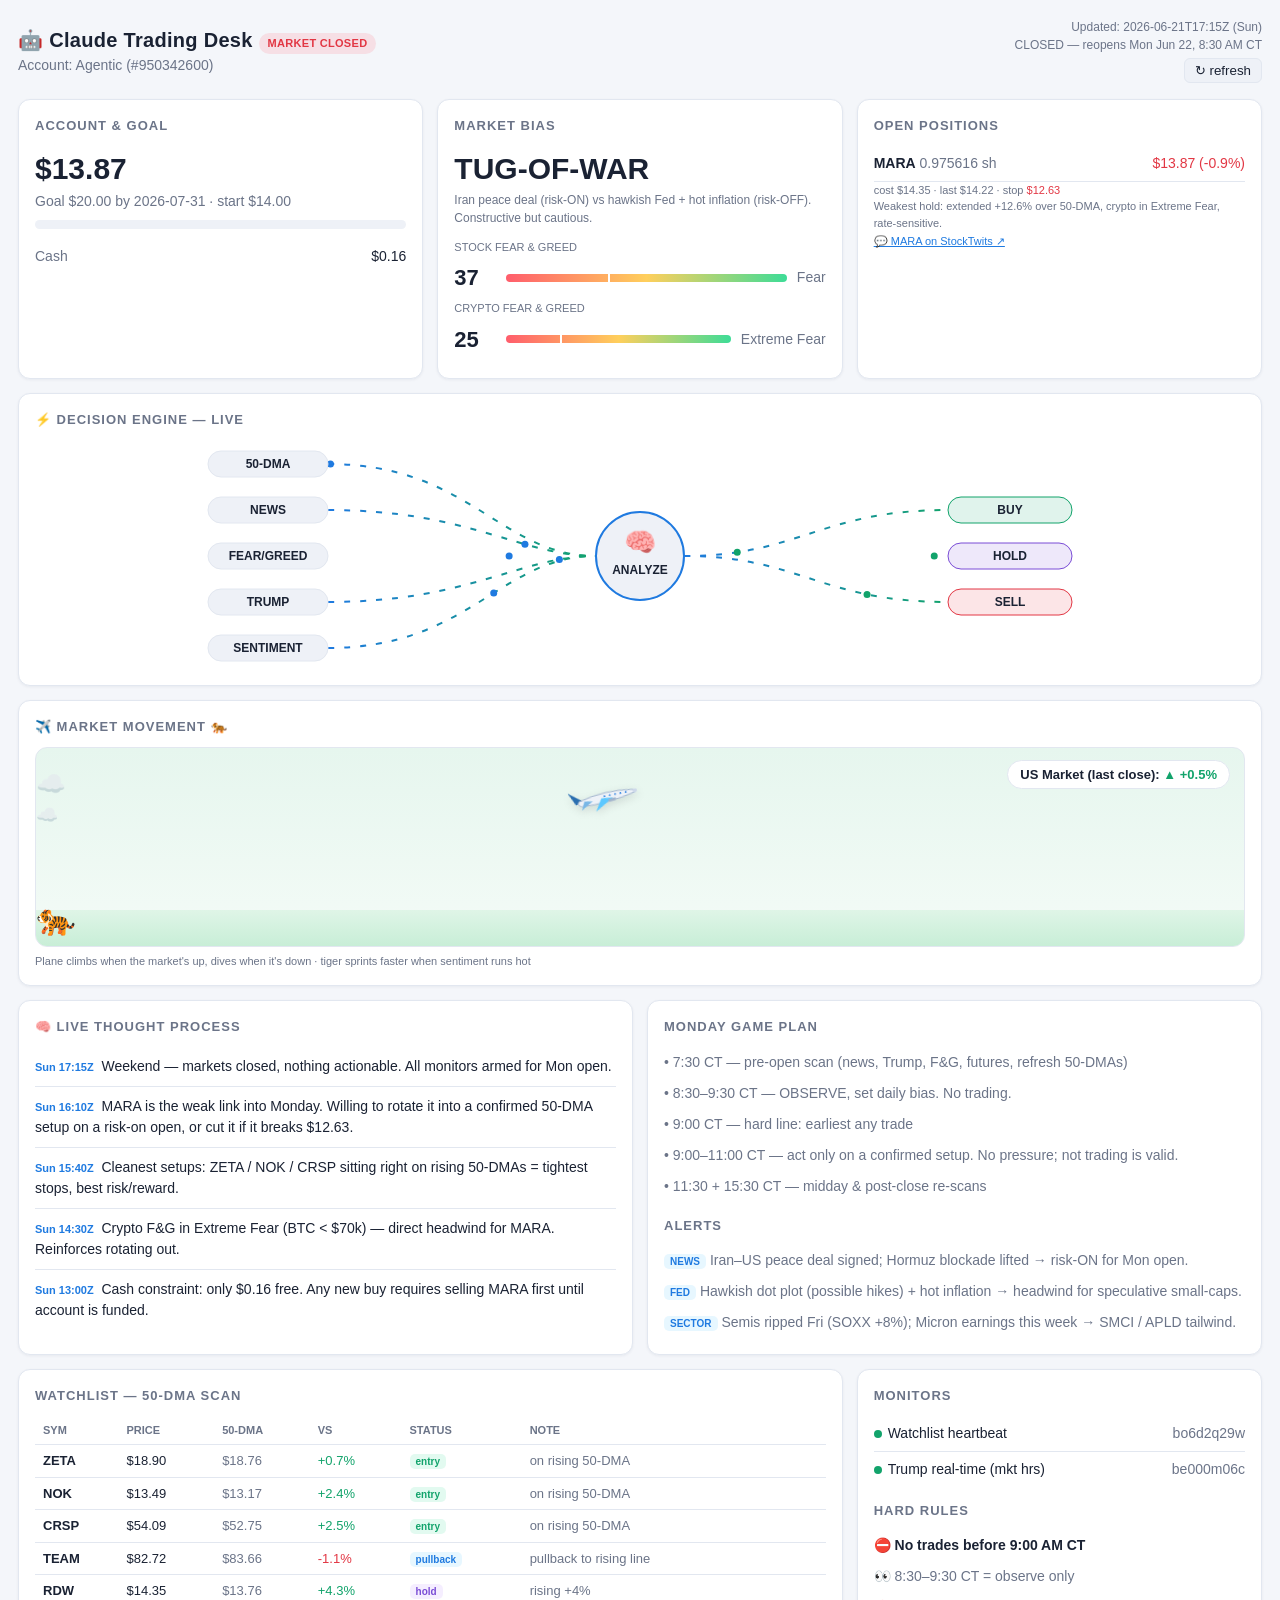
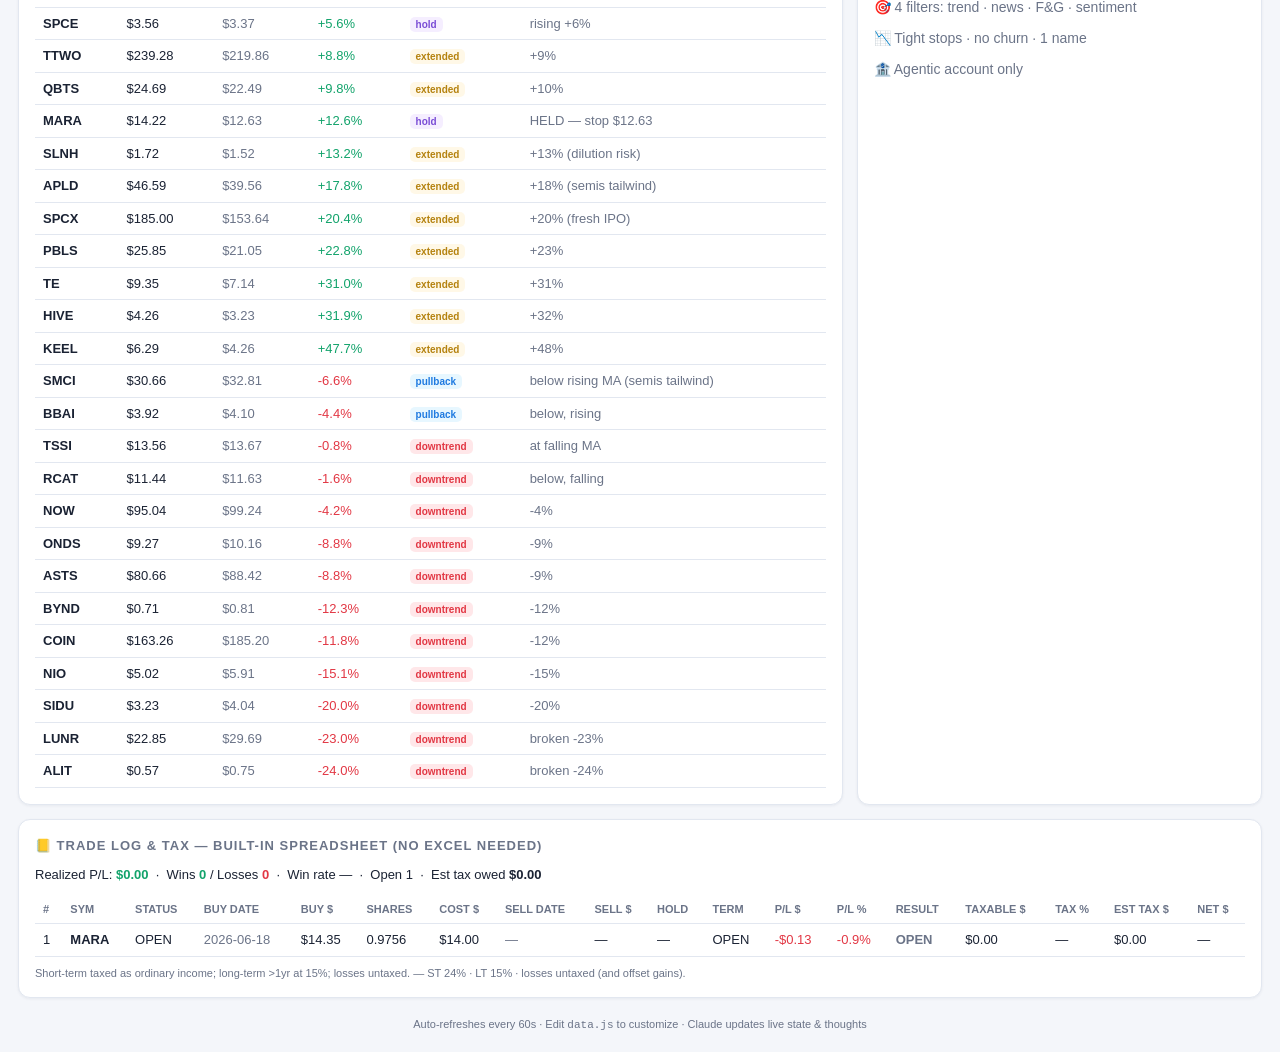
==== dashboard/index.html @ d0922d3a "Detailed plane + crash/rally animation on big S&P moves Replace emoji with drawn airliner SVG. On a " ====
<!DOCTYPE html>
<html lang="en">
<head>
<meta charset="UTF-8">
<meta name="viewport" content="width=device-width, initial-scale=1.0">
<title>Claude Trading Desk — Live</title>
<style>
  :root{
    --bg:#f4f6fa; --panel:#ffffff; --panel2:#eef1f7; --line:#e2e7f0;
    --txt:#1a2233; --mut:#6b7488; --grn:#12a36b; --red:#e23744;
    --yel:#b5820f; --blu:#1f7ae0; --pur:#7a4dd6;
  }
  body{box-shadow:none}
  .card{box-shadow:0 1px 3px rgba(20,30,60,.06)}
  *{box-sizing:border-box;margin:0;padding:0}
  body{background:var(--bg);color:var(--txt);font:14px/1.5 -apple-system,Segoe UI,Roboto,sans-serif;padding:18px}
  h1{font-size:20px;letter-spacing:.3px}
  h2{font-size:13px;text-transform:uppercase;letter-spacing:1px;color:var(--mut);margin-bottom:10px}
  .top{display:flex;justify-content:space-between;align-items:center;flex-wrap:wrap;gap:10px;margin-bottom:16px}
  .top .meta{text-align:right;color:var(--mut);font-size:12px}
  .pill{display:inline-block;padding:2px 9px;border-radius:20px;font-size:11px;font-weight:600}
  .grid{display:grid;grid-template-columns:repeat(12,1fr);gap:14px}
  .card{background:var(--panel);border:1px solid var(--line);border-radius:12px;padding:16px}
  .col4{grid-column:span 4}.col6{grid-column:span 6}.col8{grid-column:span 8}.col12{grid-column:span 12}
  @media(max-width:900px){.col4,.col6,.col8{grid-column:span 12}}
  .big{font-size:30px;font-weight:700}
  .row{display:flex;justify-content:space-between;align-items:center;padding:7px 0;border-bottom:1px solid var(--line)}
  .row:last-child{border-bottom:none}
  .mut{color:var(--mut)} .grn{color:var(--grn)} .red{color:var(--red)} .yel{color:var(--yel)} .blu{color:var(--blu)}
  .bar{height:9px;background:var(--panel2);border-radius:6px;overflow:hidden;margin-top:8px}
  .bar > i{display:block;height:100%;background:linear-gradient(90deg,var(--blu),var(--grn))}
  .thought{padding:9px 0;border-bottom:1px solid var(--line)}
  .thought:last-child{border-bottom:none}
  .thought .t{color:var(--blu);font-size:11px;font-weight:600}
  table{width:100%;border-collapse:collapse;font-size:13px}
  th{text-align:left;color:var(--mut);font-weight:600;font-size:11px;text-transform:uppercase;padding:6px 8px;border-bottom:1px solid var(--line)}
  td{padding:6px 8px;border-bottom:1px solid var(--line)}
  .tag{font-size:10px;font-weight:700;padding:2px 6px;border-radius:5px}
  .st-entry{background:rgba(61,220,151,.15);color:var(--grn)}
  .st-pullback{background:rgba(92,200,255,.15);color:var(--blu)}
  .st-extended{background:rgba(255,207,92,.15);color:var(--yel)}
  .st-downtrend{background:rgba(255,93,108,.15);color:var(--red)}
  .st-hold{background:rgba(185,140,255,.15);color:var(--pur)}
  .gauge{display:flex;align-items:center;gap:10px;margin:6px 0}
  .gauge .num{font-size:22px;font-weight:700;min-width:42px}
  .gtrack{flex:1;height:8px;border-radius:6px;background:linear-gradient(90deg,#ff5d6c,#ffcf5c,#3ddc97)}
  .gtrack > i{display:block;width:2px;height:14px;background:#fff;border-radius:2px;position:relative;top:-3px}
  .step{padding:5px 0;color:var(--mut)} .step b{color:var(--txt)}
  .dot{display:inline-block;width:8px;height:8px;border-radius:50%;background:var(--grn);margin-right:6px}
  a{color:var(--blu)}
  .foot{color:var(--mut);font-size:11px;text-align:center;margin-top:18px}
  /* ---- thought-process diagram ---- */
  .tp-wrap{display:flex;justify-content:center}
  .tp svg{width:100%;max-width:880px;height:auto}
  .tp .flow{stroke-dasharray:6 10;animation:tpdash 1.1s linear infinite}
  @keyframes tpdash{to{stroke-dashoffset:-32}}
  .tp .pill{fill:var(--panel2);stroke:var(--line)}
  .tp .lbl{fill:var(--txt);font:600 12px -apple-system,Segoe UI,sans-serif}
  .tp .hub{animation:tphub 2.2s ease-in-out infinite;transform-box:fill-box;transform-origin:center}
  @keyframes tphub{0%,100%{filter:drop-shadow(0 0 2px var(--blu))}50%{filter:drop-shadow(0 0 13px var(--blu))}}
  .tp .breathe{animation:tpbr 2.6s ease-in-out infinite;transform-box:fill-box;transform-origin:center}
  @keyframes tpbr{0%,100%{transform:scale(1);opacity:.85}50%{transform:scale(1.06);opacity:1}}
  .tp .dot{animation:tpfade 2s ease-in-out infinite}
  @keyframes tpfade{0%,100%{opacity:.2}50%{opacity:1}}
  /* ---- market movement scene (plane + tiger) ---- */
  .sky{position:relative;height:200px;border-radius:12px;overflow:hidden;border:1px solid var(--line);
       background:linear-gradient(180deg,#e8f1ff,#f5f9ff)}
  .ground{position:absolute;left:0;right:0;bottom:0;height:36px;background:linear-gradient(180deg,#dff5e7,#c8eed7)}
  .cloud{position:absolute;font-size:24px;opacity:.7;animation:drift 22s linear infinite}
  @keyframes drift{from{left:-8%}to{left:108%}}
  .plane{position:absolute;left:44%;width:74px;transition:top .9s ease,transform .9s ease,filter .9s;
         animation:bob 3.2s ease-in-out infinite;filter:drop-shadow(0 3px 4px rgba(0,0,0,.12));transform-origin:center}
  .plane svg{display:block;width:100%}
  @keyframes bob{0%,100%{margin-top:0}50%{margin-top:-9px}}
  .plane.crashing{animation:crashdive 1.7s cubic-bezier(.6,0,.9,.5) forwards}
  @keyframes crashdive{0%{top:14%;left:48%;transform:rotate(-8deg)}
    55%{transform:rotate(40deg)}100%{top:60%;left:24%;transform:rotate(85deg)}}
  .boom{position:absolute;left:22%;top:58%;font-size:0;opacity:0;pointer-events:none}
  .boom.go{animation:boom 1.1s ease-out 1.45s forwards}
  @keyframes boom{0%{font-size:0;opacity:0}35%{font-size:50px;opacity:1}100%{font-size:42px;opacity:.92}}
  .smoke{position:absolute;left:24%;top:52%;font-size:0;opacity:0;pointer-events:none}
  .smoke.go{animation:smoke 2.1s ease-out 1.7s infinite}
  @keyframes smoke{0%{font-size:20px;opacity:.75;transform:translateY(0)}100%{font-size:34px;opacity:0;transform:translateY(-46px)}}
  .crashbadge{background:rgba(226,55,68,.16)!important;color:var(--red);border-color:var(--red)!important}
  .tiger{position:absolute;bottom:3px;font-size:32px;animation:run 6s linear infinite}
  @keyframes run{0%{left:-7%;transform:scaleX(1)}48%{left:101%;transform:scaleX(1)}
                 50%{left:101%;transform:scaleX(-1)}98%{left:-7%;transform:scaleX(-1)}100%{left:-7%;transform:scaleX(1)}}
  .mkt-badge{position:absolute;top:12px;right:14px;background:var(--panel);border:1px solid var(--line);
             border-radius:20px;padding:4px 12px;font-weight:700;font-size:13px}
</style>
</head>
<body>
  <div class="top">
    <div>
      <h1>🤖 Claude Trading Desk <span class="pill" id="mktpill"></span></h1>
      <div class="mut" id="acctline"></div>
    </div>
    <div class="meta">
      <div>Updated: <span id="updated"></span></div>
      <div id="mktstatus"></div>
      <div style="margin-top:4px"><button onclick="location.reload()" style="background:var(--panel2);color:var(--txt);border:1px solid var(--line);border-radius:6px;padding:4px 10px;cursor:pointer">↻ refresh</button></div>
    </div>
  </div>

  <div class="grid">
    <!-- Account / goal -->
    <div class="card col4">
      <h2>Account &amp; Goal</h2>
      <div class="big" id="acctval"></div>
      <div class="mut" id="goalline"></div>
      <div class="bar"><i id="goalbar"></i></div>
      <div class="row" style="margin-top:10px"><span class="mut">Cash</span><span id="cash"></span></div>
    </div>

    <!-- Bias / Fear & Greed -->
    <div class="card col4">
      <h2>Market Bias</h2>
      <div class="big" id="biascall"></div>
      <div class="mut" id="biasdetail" style="font-size:12px"></div>
      <div style="margin-top:12px">
        <div class="mut" style="font-size:11px">STOCK FEAR &amp; GREED</div>
        <div class="gauge"><span class="num" id="sfgnum"></span><div class="gtrack"><i id="sfgmark"></i></div><span class="mut" id="sfglbl"></span></div>
        <div class="mut" style="font-size:11px;margin-top:6px">CRYPTO FEAR &amp; GREED</div>
        <div class="gauge"><span class="num" id="cfgnum"></span><div class="gtrack"><i id="cfgmark"></i></div><span class="mut" id="cfglbl"></span></div>
      </div>
    </div>

    <!-- Positions -->
    <div class="card col4">
      <h2>Open Positions</h2>
      <div id="positions"></div>
    </div>

    <!-- Animated thought-process diagram -->
    <div class="card col12 tp">
      <h2>⚡ Decision Engine — live</h2>
      <div class="tp-wrap">
      <svg viewBox="0 0 880 230" xmlns="http://www.w3.org/2000/svg">
        <defs>
          <linearGradient id="flow" x1="0" y1="0" x2="1" y2="0">
            <stop offset="0" stop-color="#1f7ae0"/><stop offset="1" stop-color="#12a36b"/>
          </linearGradient>
        </defs>
        <!-- connection paths -->
        <g fill="none" stroke="url(#flow)" stroke-width="2">
          <path id="li1" class="flow" d="M128,25  C 270,25 300,117 396,117"/>
          <path id="li2" class="flow" d="M128,71  C 270,71 320,117 396,117"/>
          <path id="li3" class="flow" d="M128,117 L 396,117"/>
          <path id="li4" class="flow" d="M128,163 C 270,163 320,117 396,117"/>
          <path id="li5" class="flow" d="M128,209 C 270,209 300,117 396,117"/>
          <path id="lo1" class="flow" d="M484,117 C 600,117 620,71  748,71"/>
          <path id="lo2" class="flow" d="M484,117 L 748,117"/>
          <path id="lo3" class="flow" d="M484,117 C 600,117 620,163 748,163"/>
        </g>
        <!-- streaming data dots -->
        <g fill="#1f7ae0">
          <circle r="3.5"><animateMotion dur="2.0s" repeatCount="indefinite"><mpath href="#li1"/></animateMotion></circle>
          <circle r="3.5"><animateMotion dur="2.2s" begin="0.4s" repeatCount="indefinite"><mpath href="#li2"/></animateMotion></circle>
          <circle r="3.5"><animateMotion dur="1.8s" begin="0.8s" repeatCount="indefinite"><mpath href="#li3"/></animateMotion></circle>
          <circle r="3.5"><animateMotion dur="2.1s" begin="0.2s" repeatCount="indefinite"><mpath href="#li4"/></animateMotion></circle>
          <circle r="3.5"><animateMotion dur="2.3s" begin="0.6s" repeatCount="indefinite"><mpath href="#li5"/></animateMotion></circle>
        </g>
        <g fill="#12a36b">
          <circle r="3.5"><animateMotion dur="1.6s" begin="0.1s" repeatCount="indefinite"><mpath href="#lo1"/></animateMotion></circle>
          <circle r="3.5"><animateMotion dur="1.6s" begin="0.5s" repeatCount="indefinite"><mpath href="#lo2"/></animateMotion></circle>
          <circle r="3.5"><animateMotion dur="1.6s" begin="0.9s" repeatCount="indefinite"><mpath href="#lo3"/></animateMotion></circle>
        </g>
        <!-- input pills -->
        <g>
          <rect class="pill" x="8" y="12"  width="120" height="26" rx="13"/><text class="lbl" x="68"  y="29" text-anchor="middle">50-DMA</text>
          <rect class="pill" x="8" y="58"  width="120" height="26" rx="13"/><text class="lbl" x="68"  y="75" text-anchor="middle">NEWS</text>
          <rect class="pill" x="8" y="104" width="120" height="26" rx="13"/><text class="lbl" x="68"  y="121" text-anchor="middle">FEAR/GREED</text>
          <rect class="pill" x="8" y="150" width="120" height="26" rx="13"/><text class="lbl" x="68"  y="167" text-anchor="middle">TRUMP</text>
          <rect class="pill" x="8" y="196" width="120" height="26" rx="13"/><text class="lbl" x="68"  y="213" text-anchor="middle">SENTIMENT</text>
        </g>
        <!-- hub -->
        <circle class="hub" cx="440" cy="117" r="44" fill="var(--panel2)" stroke="#1f7ae0" stroke-width="2"/>
        <text x="440" y="112" text-anchor="middle" font-size="26">🧠</text>
        <text x="440" y="135" text-anchor="middle" class="lbl" font-size="9" fill="#1f7ae0">ANALYZE</text>
        <!-- decision pills -->
        <g class="breathe">
          <rect x="748" y="58"  width="124" height="26" rx="13" fill="rgba(18,163,107,.13)" stroke="#12a36b"/><text x="810" y="75"  text-anchor="middle" class="lbl" fill="#12a36b">BUY</text>
          <rect x="748" y="104" width="124" height="26" rx="13" fill="rgba(122,77,214,.13)" stroke="#7a4dd6"/><text x="810" y="121" text-anchor="middle" class="lbl" fill="#7a4dd6">HOLD</text>
          <rect x="748" y="150" width="124" height="26" rx="13" fill="rgba(226,55,68,.13)"  stroke="#e23744"/><text x="810" y="167" text-anchor="middle" class="lbl" fill="#e23744">SELL</text>
        </g>
      </svg>
      </div>
    </div>

    <!-- Market movement scene: plane + tiger -->
    <div class="card col12">
      <h2>✈️ Market Movement 🐅</h2>
      <div class="sky" id="sky">
        <span class="cloud" style="top:18px;animation-delay:0s">☁️</span>
        <span class="cloud" style="top:54px;animation-delay:-11s;font-size:18px">☁️</span>
        <div class="mkt-badge" id="mktbadge"></div>
        <div class="plane" id="plane">
          <svg viewBox="0 0 82 34" xmlns="http://www.w3.org/2000/svg">
            <path d="M8 17 L2 2 L17 15 Z" fill="#2b6fb0"/>
            <path d="M12 14 Q43 7.5 75 15 Q78 16.5 75 18 Q43 23.5 14 20 Q8.5 17 12 14 Z" fill="#eef2f8" stroke="#9fb2cc" stroke-width="1"/>
            <ellipse cx="75" cy="16.4" rx="2.6" ry="2.3" fill="#cdd8ea"/>
            <path d="M37 16 L28 29 L50 18 Z" fill="#5cc8ff"/>
            <path d="M18 15 L13 24 L27 17 Z" fill="#79b7e6"/>
            <rect x="44" y="18.5" width="9" height="3" rx="1.5" fill="#9fb2cc"/>
            <g fill="#1f7ae0"><circle cx="41" cy="14.6" r="1"/><circle cx="47" cy="14.8" r="1"/><circle cx="53" cy="15.1" r="1"/><circle cx="59" cy="15.4" r="1"/><circle cx="65" cy="15.7" r="1"/></g>
          </svg>
        </div>
        <div class="smoke" id="smoke">💨</div>
        <div class="boom" id="boom">💥</div>
        <div class="ground"></div>
        <div class="tiger" id="tiger">🐅</div>
      </div>
      <div class="mut" style="font-size:11px;margin-top:6px">Plane climbs when the market's up, dives when it's down · tiger sprints faster when sentiment runs hot</div>
    </div>

    <!-- Live thought process -->
    <div class="card col6">
      <h2>🧠 Live Thought Process</h2>
      <div id="thoughts"></div>
    </div>

    <!-- Plan / clock -->
    <div class="card col6">
      <h2 id="plantitle"></h2>
      <div id="plan"></div>
      <h2 style="margin-top:14px">Alerts</h2>
      <div id="alerts"></div>
    </div>

    <!-- Watchlist -->
    <div class="card col8">
      <h2>Watchlist — 50-DMA Scan</h2>
      <table>
        <thead><tr><th>Sym</th><th>Price</th><th>50-DMA</th><th>vs</th><th>Status</th><th>Note</th></tr></thead>
        <tbody id="watch"></tbody>
      </table>
    </div>

    <!-- Monitors / rules -->
    <div class="card col4">
      <h2>Monitors</h2>
      <div id="monitors"></div>
      <h2 style="margin-top:14px">Hard Rules</h2>
      <div class="step">⛔ <b>No trades before 9:00 AM CT</b></div>
      <div class="step">👀 8:30–9:30 CT = observe only</div>
      <div class="step">🎯 4 filters: trend · news · F&amp;G · sentiment</div>
      <div class="step">📉 Tight stops · no churn · 1 name</div>
      <div class="step">🏦 Agentic account only</div>
    </div>

    <!-- Trades & Tax — built-in spreadsheet -->
    <div class="card col12">
      <h2>📒 Trade Log &amp; Tax — built-in spreadsheet (no Excel needed)</h2>
      <div id="tradesum" style="margin-bottom:10px;font-size:13px"></div>
      <div style="overflow-x:auto">
      <table>
        <thead><tr>
          <th>#</th><th>Sym</th><th>Status</th><th>Buy Date</th><th>Buy $</th><th>Shares</th><th>Cost $</th>
          <th>Sell Date</th><th>Sell $</th><th>Hold</th><th>Term</th><th>P/L $</th><th>P/L %</th>
          <th>Result</th><th>Taxable $</th><th>Tax %</th><th>Est Tax $</th><th>Net $</th>
        </tr></thead>
        <tbody id="trades"></tbody>
      </table>
      </div>
      <div class="mut" style="font-size:11px;margin-top:8px" id="taxnote"></div>
    </div>
  </div>

  <div class="foot">Auto-refreshes every 60s · Edit <code>data.js</code> to customize · Claude updates live state &amp; thoughts</div>

<script src="data.js"></script>
<script>
  const D = window.DASHBOARD_DATA || {};
  const $ = id => document.getElementById(id);
  const money = n => "$"+Number(n).toFixed(2);

  // header
  $("updated").textContent = D.meta?.updated || "—";
  $("mktstatus").textContent = D.meta?.marketStatus || "";
  $("acctline").textContent = "Account: " + (D.meta?.account || "");
  const closed = (D.meta?.marketStatus||"").toUpperCase().includes("CLOSED");
  const mp=$("mktpill"); mp.textContent = closed?"MARKET CLOSED":"LIVE";
  mp.style.background = closed?"rgba(255,93,108,.15)":"rgba(61,220,151,.15)";
  mp.style.color = closed?"var(--red)":"var(--grn)";

  // account
  const a=D.account||{};
  $("acctval").textContent = money(a.value||0);
  $("goalline").textContent = `Goal ${money(a.goal||20)} by ${a.goalDate||""}  ·  start ${money(a.start||14)}`;
  const prog = Math.max(0,Math.min(100, ((a.value-a.start)/((a.goal-a.start)||1))*100));
  $("goalbar").style.width = prog+"%";
  $("cash").textContent = money(a.cash||0);

  // bias + F&G
  const b=D.bias||{};
  $("biascall").textContent = b.call||"—";
  $("biasdetail").textContent = b.detail||"";
  const setFG=(num,lbl,mark,o)=>{ if(!o)return; $(num).textContent=o.value; $(lbl).textContent=o.label;
    $(mark).style.marginLeft = `calc(${o.value}% - 2px)`; };
  setFG("sfgnum","sfglbl","sfgmark",b.stockFG);
  setFG("cfgnum","cfglbl","cfgmark",b.cryptoFG);

  // positions
  $("positions").innerHTML = (D.positions||[]).map(p=>{
    const val=p.shares*p.last, pl=val-(p.shares*p.cost), plpct=(p.last/p.cost-1)*100;
    const cls=pl>=0?"grn":"red";
    return `<div style="margin-bottom:8px">
      <div class="row"><span><b>${p.symbol}</b> <span class="mut">${p.shares} sh</span></span>
      <span class="${cls}">${money(val)} (${pl>=0?'+':''}${plpct.toFixed(1)}%)</span></div>
      <div class="mut" style="font-size:11px">cost ${money(p.cost)} · last ${money(p.last)} · stop <span class="red">${money(p.stop)}</span></div>
      <div class="mut" style="font-size:11px">${p.note||""}</div>
      <div style="font-size:11px;margin-top:2px"><a href="https://stocktwits.com/symbol/${p.symbol}" target="_blank" rel="noopener">💬 ${p.symbol} on StockTwits ↗</a></div></div>`;
  }).join("") || '<div class="mut">No open positions</div>';

  // thoughts
  $("thoughts").innerHTML = (D.thoughts||[]).map(t=>
    `<div class="thought"><span class="t">${t.t}</span> &nbsp;${t.text}</div>`).join("");

  // plan
  $("plantitle").textContent = D.plan?.title || "Plan";
  $("plan").innerHTML = (D.plan?.steps||[]).map(s=>`<div class="step">• ${s}</div>`).join("");

  // alerts
  $("alerts").innerHTML = (D.alerts||[]).map(x=>
    `<div class="step"><span class="tag st-pullback">${x.tag}</span> ${x.text}</div>`).join("");

  // watchlist
  $("watch").innerHTML = (D.watchlist||[]).map(w=>{
    const diff=((w.p/w.ma-1)*100);
    const dcls=diff>=0?"grn":"red";
    return `<tr><td><b>${w.s}</b></td><td>$${w.p.toFixed(2)}</td><td class="mut">$${w.ma.toFixed(2)}</td>
      <td class="${dcls}">${diff>=0?'+':''}${diff.toFixed(1)}%</td>
      <td><span class="tag st-${w.st}">${w.st}</span></td>
      <td class="mut">${w.note||""}</td></tr>`;
  }).join("");

  // monitors
  $("monitors").innerHTML = (D.monitors||[]).map(m=>
    `<div class="row"><span><span class="dot"></span>${m.name}</span><span class="mut">${m.id}</span></div>`).join("");

  // trades + tax (built-in spreadsheet)
  const fmt=(v,d=2)=> (v==null||v==="")?"—":(typeof v==="number"?v.toFixed(d):v);
  $("trades").innerHTML = (D.trades||[]).map(t=>{
    const rcls = t.result==="WIN"?"grn":t.result==="LOSS"?"red":"mut";
    const plcls = (t.pl||0)>=0?"grn":"red";
    return `<tr>
      <td>${t.n}</td><td><b>${t.symbol}</b></td><td>${t.status}</td>
      <td class="mut">${t.buyDate||"—"}</td><td>$${fmt(t.buyPrice)}</td><td>${fmt(t.shares,4)}</td><td>$${fmt(t.cost)}</td>
      <td class="mut">${t.sellDate||"—"}</td><td>${t.sellPrice==null?"—":"$"+fmt(t.sellPrice)}</td>
      <td>${t.holdDays==null?"—":t.holdDays+"d"}</td><td>${t.term}</td>
      <td class="${plcls}">${t.pl==null?"—":(t.pl>=0?"+":"-")+"$"+Math.abs(t.pl).toFixed(2)}</td>
      <td class="${plcls}">${t.plPct==null?"—":(t.plPct>=0?"+":"")+t.plPct+"%"}</td>
      <td class="${rcls}"><b>${t.result}</b></td>
      <td>$${fmt(t.taxable)}</td><td>${t.taxRate==null?"—":(t.taxRate*100)+"%"}</td>
      <td>$${fmt(t.estTax)}</td><td>${t.net==null?"—":"$"+fmt(t.net)}</td>
    </tr>`;
  }).join("");
  const ts=D.tradeSummary||{}, tx=D.tax||{};
  $("tradesum").innerHTML =
    `Realized P/L: <b class="${(ts.netRealized||0)>=0?'grn':'red'}">$${(ts.netRealized||0).toFixed(2)}</b> &nbsp;·&nbsp; `+
    `Wins <b class="grn">${ts.wins||0}</b> / Losses <b class="red">${ts.losses||0}</b> &nbsp;·&nbsp; `+
    `Win rate ${ts.winRate||"—"} &nbsp;·&nbsp; Open ${ts.open||0} &nbsp;·&nbsp; `+
    `Est tax owed <b>$${(ts.estTax||0).toFixed(2)}</b>`;
  $("taxnote").textContent = (tx.note||"") + `  —  ST ${Math.round((tx.shortRate||.24)*100)}% · LT ${Math.round((tx.longRate||.15)*100)}% · losses untaxed (and offset gains).`;

  // market movement scene (plane + tiger)
  const m = D.market || {changePct:0, label:"US Market"};
  const chg = m.changePct||0, up = chg>=0;
  const CRASH = chg <= -1.5;   // big down day -> plane goes down in flames
  const RALLY = chg >=  1.5;   // big up day -> plane soars
  const plane=$("plane"), sky=$("sky"), tiger=$("tiger"), badge=$("mktbadge");

  if (CRASH){
    plane.classList.add("crashing");
    $("boom").classList.add("go");
    $("smoke").classList.add("go");
    sky.style.background = "linear-gradient(180deg,#fbdde0,#fff1f2)";
    badge.className = "mkt-badge crashbadge";
    badge.innerHTML = `🚨 MARKET CRASH &nbsp;<b>▼ ${chg}%</b>`;
  } else {
    plane.style.top = RALLY ? "7%" : (up ? "18%" : "56%");
    plane.style.transform = `rotate(${RALLY ? -28 : (up ? -14 : 16)}deg)`;
    sky.style.background = up ? "linear-gradient(180deg,#e6f6ee,#f4fbf7)"
                              : "linear-gradient(180deg,#fdeaec,#fff5f6)";
    badge.className = "mkt-badge";
    badge.innerHTML = `${m.label}: <span class="${up?'grn':'red'}">${up?'▲':'▼'} ${chg>=0?'+':''}${chg}%</span>`
                    + (RALLY ? ' 🚀' : '');
  }
  // tiger sprints faster when the move is bigger
  tiger.style.animationDuration = Math.max(2.2, 6 - Math.abs(chg)*0.7) + "s";

  // auto-refresh every 60s
  setTimeout(()=>location.reload(), 60000);
</script>
</body>
</html>
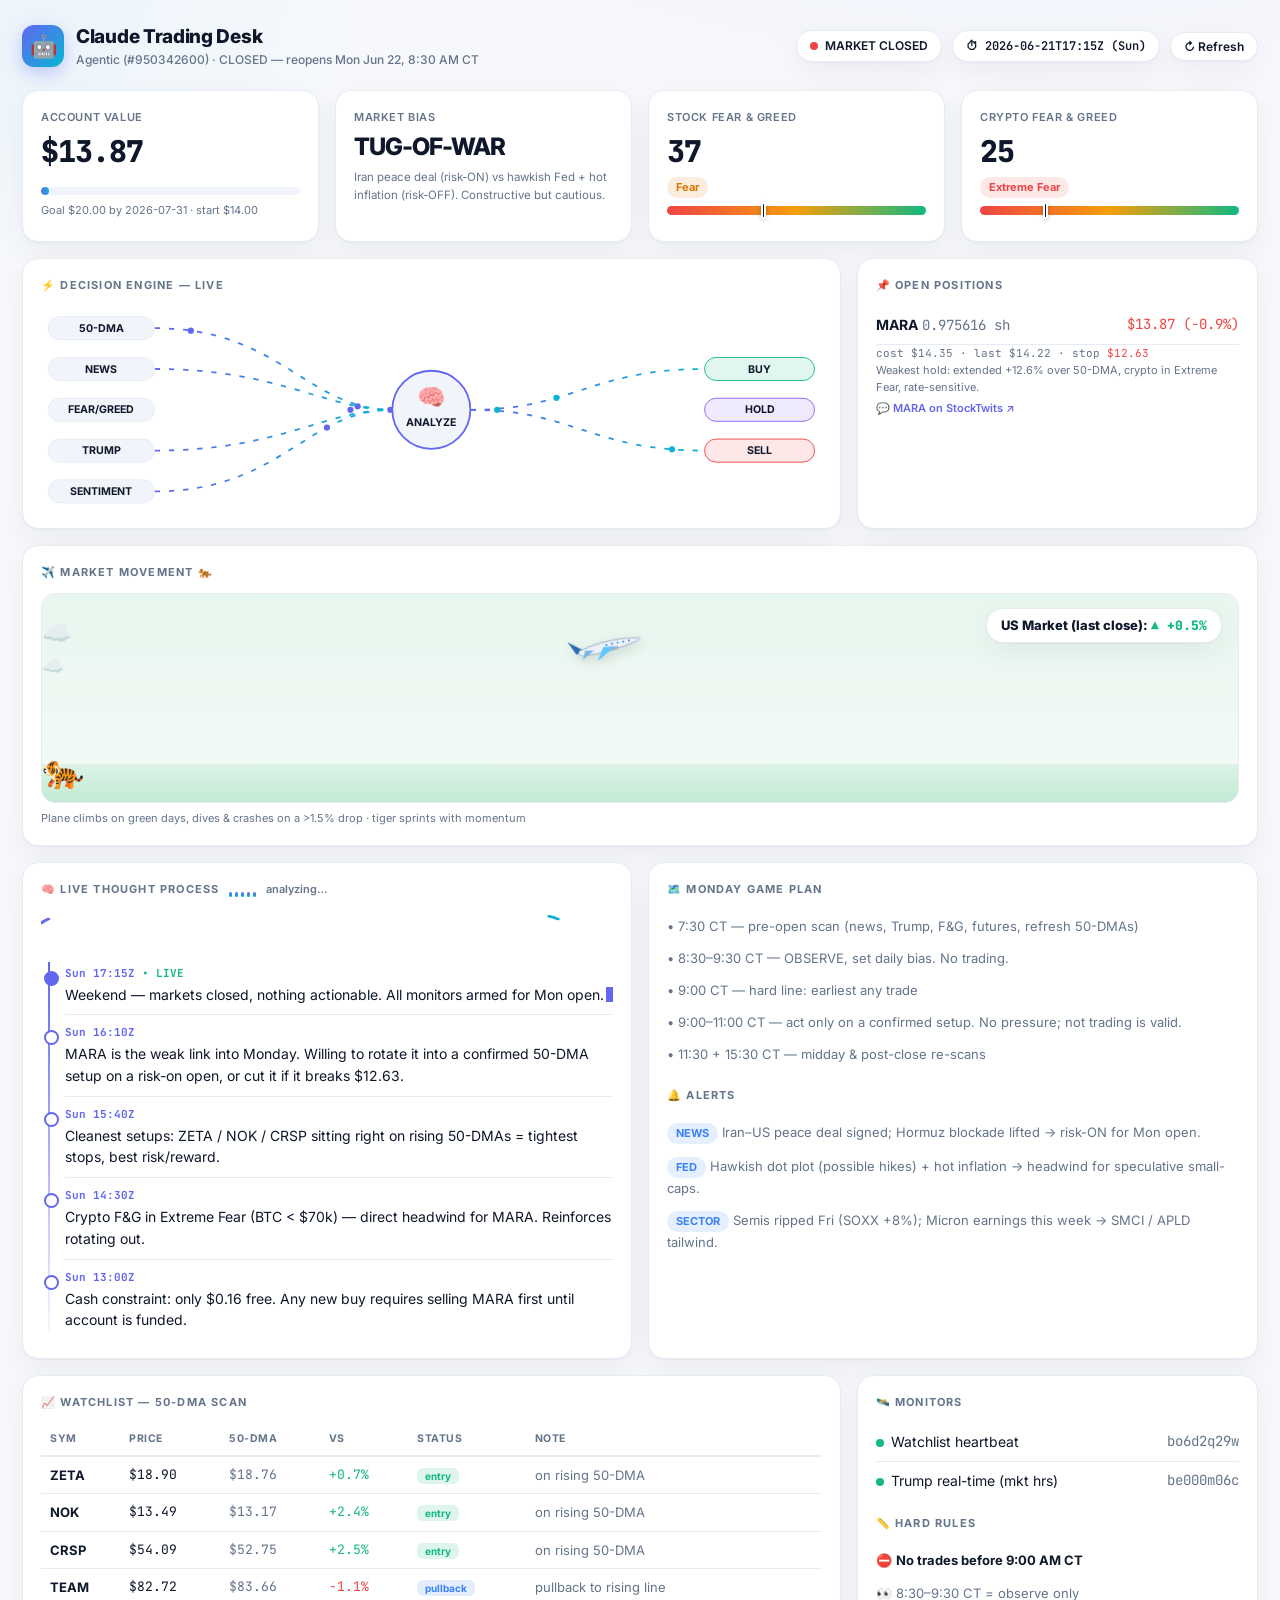
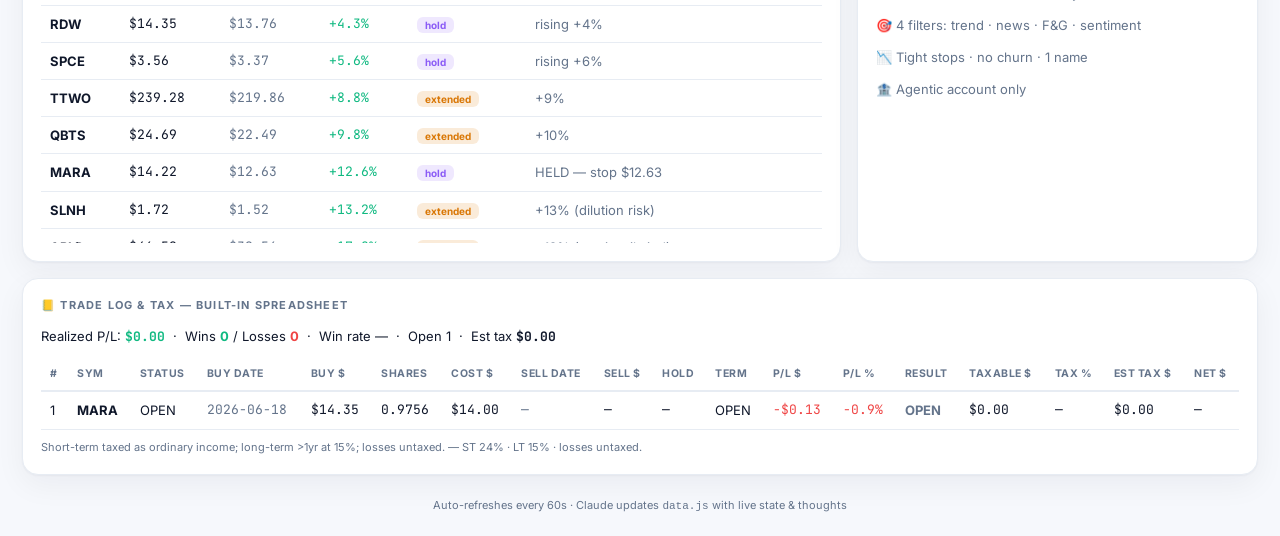
==== commit bca4fc30: "Professional redesign + animated thought-process feed Refined fintech UI (Inter font, KPI strip, gra" ====
--- a/dashboard/index.html
+++ b/dashboard/index.html
@@ -3,145 +3,224 @@
 <head>
 <meta charset="UTF-8">
 <meta name="viewport" content="width=device-width, initial-scale=1.0">
-<title>Claude Trading Desk — Live</title>
+<title>Claude Trading Desk</title>
+<link rel="preconnect" href="https://fonts.googleapis.com">
+<link href="https://fonts.googleapis.com/css2?family=Inter:wght@400;500;600;700;800&family=JetBrains+Mono:wght@500;700&display=swap" rel="stylesheet">
 <style>
   :root{
-    --bg:#f4f6fa; --panel:#ffffff; --panel2:#eef1f7; --line:#e2e7f0;
-    --txt:#1a2233; --mut:#6b7488; --grn:#12a36b; --red:#e23744;
-    --yel:#b5820f; --blu:#1f7ae0; --pur:#7a4dd6;
+    --bg:#f6f8fc; --panel:#ffffff; --panel2:#f1f5fb; --line:#e7ecf3;
+    --txt:#0f172a; --mut:#64748b;
+    --accent:#6366f1; --accent2:#06b6d4;
+    --grn:#10b981; --red:#ef4444; --yel:#d97706; --blu:#3b82f6; --pur:#8b5cf6;
+    --shadow:0 1px 2px rgba(15,23,42,.04), 0 10px 30px rgba(15,23,42,.05);
+    --mono:'JetBrains Mono',ui-monospace,monospace;
   }
-  body{box-shadow:none}
-  .card{box-shadow:0 1px 3px rgba(20,30,60,.06)}
   *{box-sizing:border-box;margin:0;padding:0}
-  body{background:var(--bg);color:var(--txt);font:14px/1.5 -apple-system,Segoe UI,Roboto,sans-serif;padding:18px}
-  h1{font-size:20px;letter-spacing:.3px}
-  h2{font-size:13px;text-transform:uppercase;letter-spacing:1px;color:var(--mut);margin-bottom:10px}
-  .top{display:flex;justify-content:space-between;align-items:center;flex-wrap:wrap;gap:10px;margin-bottom:16px}
-  .top .meta{text-align:right;color:var(--mut);font-size:12px}
-  .pill{display:inline-block;padding:2px 9px;border-radius:20px;font-size:11px;font-weight:600}
-  .grid{display:grid;grid-template-columns:repeat(12,1fr);gap:14px}
-  .card{background:var(--panel);border:1px solid var(--line);border-radius:12px;padding:16px}
-  .col4{grid-column:span 4}.col6{grid-column:span 6}.col8{grid-column:span 8}.col12{grid-column:span 12}
-  @media(max-width:900px){.col4,.col6,.col8{grid-column:span 12}}
-  .big{font-size:30px;font-weight:700}
-  .row{display:flex;justify-content:space-between;align-items:center;padding:7px 0;border-bottom:1px solid var(--line)}
+  body{background:
+      radial-gradient(1200px 500px at 80% -10%, rgba(99,102,241,.07), transparent 60%),
+      radial-gradient(900px 500px at -10% 0%, rgba(6,182,212,.06), transparent 55%),
+      var(--bg);
+    color:var(--txt);font:14px/1.55 'Inter',-apple-system,Segoe UI,Roboto,sans-serif;
+    padding:22px;min-height:100vh;-webkit-font-smoothing:antialiased}
+  .num{font-family:var(--mono);font-variant-numeric:tabular-nums}
+
+  /* header */
+  header{display:flex;justify-content:space-between;align-items:center;flex-wrap:wrap;gap:14px;margin-bottom:20px}
+  .brand{display:flex;align-items:center;gap:12px}
+  .logo{width:42px;height:42px;border-radius:12px;display:grid;place-items:center;font-size:22px;
+    background:linear-gradient(135deg,var(--accent),var(--accent2));box-shadow:0 6px 18px rgba(99,102,241,.35)}
+  .brand h1{font-size:19px;font-weight:800;letter-spacing:-.3px}
+  .brand .sub{color:var(--mut);font-size:12px;font-weight:500}
+  .hmeta{display:flex;align-items:center;gap:10px;flex-wrap:wrap;justify-content:flex-end}
+  .chip{background:var(--panel);border:1px solid var(--line);border-radius:999px;padding:6px 13px;font-size:12px;
+    font-weight:600;box-shadow:var(--shadow);display:flex;align-items:center;gap:7px}
+  .live-dot{width:8px;height:8px;border-radius:50%;background:var(--grn);box-shadow:0 0 0 0 rgba(16,185,129,.5);animation:beat 1.8s infinite}
+  .live-dot.closed{background:var(--red);animation:none}
+  @keyframes beat{0%{box-shadow:0 0 0 0 rgba(16,185,129,.5)}70%{box-shadow:0 0 0 8px rgba(16,185,129,0)}}
+  .btn{background:var(--panel);border:1px solid var(--line);border-radius:999px;padding:6px 13px;color:var(--txt);
+    font:600 12px Inter,sans-serif;cursor:pointer;box-shadow:var(--shadow)}
+  .btn:hover{border-color:var(--accent)}
+
+  /* grid + cards */
+  .grid{display:grid;grid-template-columns:repeat(12,1fr);gap:16px}
+  .col3{grid-column:span 3}.col4{grid-column:span 4}.col5{grid-column:span 5}
+  .col6{grid-column:span 6}.col7{grid-column:span 7}.col8{grid-column:span 8}.col12{grid-column:span 12}
+  @media(max-width:980px){.col3,.col4,.col5,.col6,.col7,.col8{grid-column:span 12}}
+  .card{background:var(--panel);border:1px solid var(--line);border-radius:16px;padding:18px;box-shadow:var(--shadow);
+    transition:transform .18s ease, box-shadow .18s ease}
+  .card:hover{transform:translateY(-2px);box-shadow:0 2px 4px rgba(15,23,42,.05),0 18px 40px rgba(15,23,42,.08)}
+  h2{font-size:11px;text-transform:uppercase;letter-spacing:1.2px;color:var(--mut);font-weight:700;
+     margin-bottom:12px;display:flex;align-items:center;gap:8px}
+
+  /* KPI */
+  .kpi .lab{color:var(--mut);font-size:11px;font-weight:600;text-transform:uppercase;letter-spacing:.6px}
+  .kpi .val{font-size:30px;font-weight:800;letter-spacing:-1px;margin-top:2px}
+  .tagchip{display:inline-block;padding:2px 9px;border-radius:999px;font-size:11px;font-weight:700}
+  .t-grn{background:rgba(16,185,129,.12);color:var(--grn)}
+  .t-red{background:rgba(239,68,68,.12);color:var(--red)}
+  .t-yel{background:rgba(217,119,6,.13);color:var(--yel)}
+  .t-pur{background:rgba(139,92,246,.13);color:var(--pur)}
+  .t-blu{background:rgba(59,130,246,.13);color:var(--blu)}
+  .bar{height:8px;background:var(--panel2);border-radius:6px;overflow:hidden;margin-top:12px}
+  .bar > i{display:block;height:100%;border-radius:6px;background:linear-gradient(90deg,var(--accent),var(--accent2));transition:width .8s ease}
+
+  .mut{color:var(--mut)} .grn{color:var(--grn)} .red{color:var(--red)} .yel{color:var(--yel)} .blu{color:var(--blu)}
+  .row{display:flex;justify-content:space-between;align-items:center;padding:8px 0;border-bottom:1px solid var(--line)}
   .row:last-child{border-bottom:none}
-  .mut{color:var(--mut)} .grn{color:var(--grn)} .red{color:var(--red)} .yel{color:var(--yel)} .blu{color:var(--blu)}
-  .bar{height:9px;background:var(--panel2);border-radius:6px;overflow:hidden;margin-top:8px}
-  .bar > i{display:block;height:100%;background:linear-gradient(90deg,var(--blu),var(--grn))}
-  .thought{padding:9px 0;border-bottom:1px solid var(--line)}
-  .thought:last-child{border-bottom:none}
-  .thought .t{color:var(--blu);font-size:11px;font-weight:600}
-  table{width:100%;border-collapse:collapse;font-size:13px}
-  th{text-align:left;color:var(--mut);font-weight:600;font-size:11px;text-transform:uppercase;padding:6px 8px;border-bottom:1px solid var(--line)}
-  td{padding:6px 8px;border-bottom:1px solid var(--line)}
-  .tag{font-size:10px;font-weight:700;padding:2px 6px;border-radius:5px}
-  .st-entry{background:rgba(61,220,151,.15);color:var(--grn)}
-  .st-pullback{background:rgba(92,200,255,.15);color:var(--blu)}
-  .st-extended{background:rgba(255,207,92,.15);color:var(--yel)}
-  .st-downtrend{background:rgba(255,93,108,.15);color:var(--red)}
-  .st-hold{background:rgba(185,140,255,.15);color:var(--pur)}
-  .gauge{display:flex;align-items:center;gap:10px;margin:6px 0}
-  .gauge .num{font-size:22px;font-weight:700;min-width:42px}
-  .gtrack{flex:1;height:8px;border-radius:6px;background:linear-gradient(90deg,#ff5d6c,#ffcf5c,#3ddc97)}
-  .gtrack > i{display:block;width:2px;height:14px;background:#fff;border-radius:2px;position:relative;top:-3px}
-  .step{padding:5px 0;color:var(--mut)} .step b{color:var(--txt)}
-  .dot{display:inline-block;width:8px;height:8px;border-radius:50%;background:var(--grn);margin-right:6px}
-  a{color:var(--blu)}
-  .foot{color:var(--mut);font-size:11px;text-align:center;margin-top:18px}
-  /* ---- thought-process diagram ---- */
+  a{color:var(--accent);text-decoration:none;font-weight:600}
+  a:hover{text-decoration:underline}
+
+  /* fear & greed gauge */
+  .gauge{margin:8px 0}
+  .glab{display:flex;justify-content:space-between;font-size:11px;color:var(--mut);font-weight:600}
+  .gtrack{height:9px;border-radius:6px;margin-top:5px;position:relative;
+    background:linear-gradient(90deg,#ef4444,#f59e0b,#10b981)}
+  .gtrack > i{position:absolute;top:-4px;width:5px;height:17px;background:#0f172a;border:2px solid #fff;border-radius:3px;box-shadow:0 1px 4px rgba(0,0,0,.25);transition:left .8s ease}
+
+  /* ===== animated thought process ===== */
+  .think-head{display:flex;align-items:center;gap:10px;margin-bottom:6px}
+  .eq{display:inline-flex;gap:3px;height:16px;align-items:flex-end}
+  .eq i{width:3px;height:5px;background:linear-gradient(var(--accent),var(--accent2));border-radius:2px;animation:eq 1.05s ease-in-out infinite}
+  .eq i:nth-child(2){animation-delay:.12s}.eq i:nth-child(3){animation-delay:.24s}
+  .eq i:nth-child(4){animation-delay:.36s}.eq i:nth-child(5){animation-delay:.48s}
+  @keyframes eq{0%,100%{height:5px;opacity:.6}50%{height:16px;opacity:1}}
+  .wave{width:100%;height:34px;margin:2px 0 10px}
+  .wave path{fill:none;stroke:url(#wg);stroke-width:2.5;stroke-linecap:round;
+    stroke-dasharray:6 360;animation:wavemove 2.4s linear infinite}
+  @keyframes wavemove{to{stroke-dashoffset:-366}}
+  .tl{position:relative;padding-left:24px}
+  .tl::before{content:"";position:absolute;left:7px;top:6px;bottom:6px;width:2px;
+    background:linear-gradient(var(--accent),rgba(99,102,241,.05))}
+  .ti{position:relative;padding:9px 0;opacity:0;transform:translateY(8px);animation:rise .5s ease forwards}
+  .ti+.ti{border-top:1px solid var(--line)}
+  .ti::before{content:"";position:absolute;left:-21px;top:15px;width:11px;height:11px;border-radius:50%;
+    background:#fff;border:2px solid var(--accent);z-index:1}
+  .ti.live::before{background:var(--accent);animation:ping 1.9s infinite}
+  @keyframes ping{0%{box-shadow:0 0 0 0 rgba(99,102,241,.5)}100%{box-shadow:0 0 0 13px rgba(99,102,241,0)}}
+  .ti .t{font-family:var(--mono);font-size:11px;font-weight:700;color:var(--accent)}
+  .ti.live .t::after{content:" • LIVE";color:var(--grn)}
+  .ti .txt{margin-top:2px}
+  .caret{display:inline-block;width:7px;height:15px;background:var(--accent);margin-left:2px;
+    vertical-align:-2px;animation:blink .8s steps(1) infinite}
+  @keyframes blink{50%{opacity:0}}
+  @keyframes rise{to{opacity:1;transform:translateY(0)}}
+
+  /* decision engine */
   .tp-wrap{display:flex;justify-content:center}
   .tp svg{width:100%;max-width:880px;height:auto}
   .tp .flow{stroke-dasharray:6 10;animation:tpdash 1.1s linear infinite}
   @keyframes tpdash{to{stroke-dashoffset:-32}}
   .tp .pill{fill:var(--panel2);stroke:var(--line)}
-  .tp .lbl{fill:var(--txt);font:600 12px -apple-system,Segoe UI,sans-serif}
+  .tp .lbl{fill:var(--txt);font:700 12px Inter,sans-serif}
   .tp .hub{animation:tphub 2.2s ease-in-out infinite;transform-box:fill-box;transform-origin:center}
-  @keyframes tphub{0%,100%{filter:drop-shadow(0 0 2px var(--blu))}50%{filter:drop-shadow(0 0 13px var(--blu))}}
+  @keyframes tphub{0%,100%{filter:drop-shadow(0 0 2px var(--accent))}50%{filter:drop-shadow(0 0 13px var(--accent))}}
   .tp .breathe{animation:tpbr 2.6s ease-in-out infinite;transform-box:fill-box;transform-origin:center}
-  @keyframes tpbr{0%,100%{transform:scale(1);opacity:.85}50%{transform:scale(1.06);opacity:1}}
-  .tp .dot{animation:tpfade 2s ease-in-out infinite}
-  @keyframes tpfade{0%,100%{opacity:.2}50%{opacity:1}}
-  /* ---- market movement scene (plane + tiger) ---- */
-  .sky{position:relative;height:200px;border-radius:12px;overflow:hidden;border:1px solid var(--line);
-       background:linear-gradient(180deg,#e8f1ff,#f5f9ff)}
-  .ground{position:absolute;left:0;right:0;bottom:0;height:36px;background:linear-gradient(180deg,#dff5e7,#c8eed7)}
-  .cloud{position:absolute;font-size:24px;opacity:.7;animation:drift 22s linear infinite}
+  @keyframes tpbr{0%,100%{transform:scale(1);opacity:.9}50%{transform:scale(1.05);opacity:1}}
+
+  /* market scene */
+  .sky{position:relative;height:210px;border-radius:14px;overflow:hidden;border:1px solid var(--line);
+       background:linear-gradient(180deg,#eaf2ff,#f6faff)}
+  .ground{position:absolute;left:0;right:0;bottom:0;height:38px;background:linear-gradient(180deg,#dbf3e6,#c4ead4)}
+  .cloud{position:absolute;font-size:24px;opacity:.7;animation:drift 24s linear infinite}
   @keyframes drift{from{left:-8%}to{left:108%}}
-  .plane{position:absolute;left:44%;width:74px;transition:top .9s ease,transform .9s ease,filter .9s;
-         animation:bob 3.2s ease-in-out infinite;filter:drop-shadow(0 3px 4px rgba(0,0,0,.12));transform-origin:center}
+  .plane{position:absolute;left:44%;width:78px;transition:top .9s ease,transform .9s ease,filter .9s;
+         animation:bob 3.2s ease-in-out infinite;filter:drop-shadow(0 4px 6px rgba(0,0,0,.14));transform-origin:center}
   .plane svg{display:block;width:100%}
   @keyframes bob{0%,100%{margin-top:0}50%{margin-top:-9px}}
   .plane.crashing{animation:crashdive 1.7s cubic-bezier(.6,0,.9,.5) forwards}
-  @keyframes crashdive{0%{top:14%;left:48%;transform:rotate(-8deg)}
-    55%{transform:rotate(40deg)}100%{top:60%;left:24%;transform:rotate(85deg)}}
-  .boom{position:absolute;left:22%;top:58%;font-size:0;opacity:0;pointer-events:none}
-  .boom.go{animation:boom 1.1s ease-out 1.45s forwards}
-  @keyframes boom{0%{font-size:0;opacity:0}35%{font-size:50px;opacity:1}100%{font-size:42px;opacity:.92}}
-  .smoke{position:absolute;left:24%;top:52%;font-size:0;opacity:0;pointer-events:none}
+  @keyframes crashdive{0%{top:13%;left:48%;transform:rotate(-8deg)}55%{transform:rotate(40deg)}100%{top:60%;left:24%;transform:rotate(85deg)}}
+  .boom{position:absolute;left:22%;top:56%;font-size:0;opacity:0;pointer-events:none}
+  .boom.go{animation:boom 1.2s ease-out 1.4s forwards}
+  @keyframes boom{0%{font-size:0;opacity:0}30%{font-size:88px;opacity:1}100%{font-size:72px;opacity:.95}}
+  .smoke{position:absolute;left:24%;top:50%;font-size:0;opacity:0;pointer-events:none}
   .smoke.go{animation:smoke 2.1s ease-out 1.7s infinite}
-  @keyframes smoke{0%{font-size:20px;opacity:.75;transform:translateY(0)}100%{font-size:34px;opacity:0;transform:translateY(-46px)}}
-  .crashbadge{background:rgba(226,55,68,.16)!important;color:var(--red);border-color:var(--red)!important}
-  .tiger{position:absolute;bottom:3px;font-size:32px;animation:run 6s linear infinite}
-  @keyframes run{0%{left:-7%;transform:scaleX(1)}48%{left:101%;transform:scaleX(1)}
-                 50%{left:101%;transform:scaleX(-1)}98%{left:-7%;transform:scaleX(-1)}100%{left:-7%;transform:scaleX(1)}}
-  .mkt-badge{position:absolute;top:12px;right:14px;background:var(--panel);border:1px solid var(--line);
-             border-radius:20px;padding:4px 12px;font-weight:700;font-size:13px}
+  @keyframes smoke{0%{font-size:20px;opacity:.75;transform:translateY(0)}100%{font-size:36px;opacity:0;transform:translateY(-48px)}}
+  .deb{position:absolute;left:23%;top:58%;width:9px;height:9px;background:#374151;border-radius:1px;opacity:0;pointer-events:none}
+  .deb.go{animation-duration:1s;animation-timing-function:cubic-bezier(.2,.6,.4,1);animation-fill-mode:forwards;animation-delay:1.42s}
+  .d1.go{animation-name:fly1}.d2.go{animation-name:fly2}.d3.go{animation-name:fly3}.d4.go{animation-name:fly4}.d5.go{animation-name:fly5}
+  @keyframes fly1{0%{opacity:1}100%{opacity:0;transform:translate(-80px,-56px) rotate(220deg)}}
+  @keyframes fly2{0%{opacity:1}100%{opacity:0;transform:translate(68px,-74px) rotate(-260deg)}}
+  @keyframes fly3{0%{opacity:1}100%{opacity:0;transform:translate(-46px,-90px) rotate(180deg)}}
+  @keyframes fly4{0%{opacity:1}100%{opacity:0;transform:translate(98px,-36px) rotate(-200deg)}}
+  @keyframes fly5{0%{opacity:1}100%{opacity:0;transform:translate(24px,-98px) rotate(300deg)}}
+  .tiger{position:absolute;bottom:4px;font-size:34px;animation:run 6s linear infinite}
+  @keyframes run{0%{left:-7%;transform:scaleX(1)}48%{left:101%;transform:scaleX(1)}50%{left:101%;transform:scaleX(-1)}98%{left:-7%;transform:scaleX(-1)}100%{left:-7%;transform:scaleX(1)}}
+  .tiger.flee{animation:flee 1.1s ease-in 1.5s forwards!important}
+  @keyframes flee{0%{left:62%;transform:scaleX(1)}100%{left:114%;transform:scaleX(1)}}
+  .sky.shake{animation:shake .45s ease-in-out 1.4s 4}
+  @keyframes shake{0%,100%{transform:translateX(0)}20%{transform:translate(-6px,2px)}60%{transform:translate(6px,-2px)}}
+  .mkt-badge{position:absolute;top:14px;right:16px;background:var(--panel);border:1px solid var(--line);
+    border-radius:999px;padding:6px 14px;font-weight:800;font-size:13px;box-shadow:var(--shadow)}
+  .crashbadge{background:rgba(239,68,68,.14)!important;color:var(--red);border-color:var(--red)!important}
+
+  /* tables */
+  table{width:100%;border-collapse:collapse;font-size:13px}
+  thead th{position:sticky;top:0;background:var(--panel);text-align:left;color:var(--mut);font-weight:700;
+    font-size:10.5px;text-transform:uppercase;letter-spacing:.5px;padding:8px 9px;border-bottom:2px solid var(--line)}
+  td{padding:8px 9px;border-bottom:1px solid var(--line)}
+  tbody tr{transition:background .15s}
+  tbody tr:hover{background:var(--panel2)}
+  .stt{font-size:10px;font-weight:700;padding:2px 8px;border-radius:6px}
+  .st-entry{background:rgba(16,185,129,.14);color:var(--grn)}
+  .st-pullback{background:rgba(59,130,246,.14);color:var(--blu)}
+  .st-extended{background:rgba(217,119,6,.15);color:var(--yel)}
+  .st-downtrend{background:rgba(239,68,68,.14);color:var(--red)}
+  .st-hold{background:rgba(139,92,246,.14);color:var(--pur)}
+  .step{padding:6px 0;color:var(--mut);font-size:13px} .step b{color:var(--txt)}
+  .dot{width:8px;height:8px;border-radius:50%;background:var(--grn);display:inline-block;margin-right:7px;
+    box-shadow:0 0 0 0 rgba(16,185,129,.5);animation:beat 2s infinite}
+  .foot{color:var(--mut);font-size:11px;text-align:center;margin-top:22px}
 </style>
 </head>
 <body>
-  <div class="top">
-    <div>
-      <h1>🤖 Claude Trading Desk <span class="pill" id="mktpill"></span></h1>
-      <div class="mut" id="acctline"></div>
-    </div>
-    <div class="meta">
-      <div>Updated: <span id="updated"></span></div>
-      <div id="mktstatus"></div>
-      <div style="margin-top:4px"><button onclick="location.reload()" style="background:var(--panel2);color:var(--txt);border:1px solid var(--line);border-radius:6px;padding:4px 10px;cursor:pointer">↻ refresh</button></div>
-    </div>
-  </div>
+  <header>
+    <div class="brand">
+      <div class="logo">🤖</div>
+      <div>
+        <h1>Claude Trading Desk</h1>
+        <div class="sub" id="acctline"></div>
+      </div>
+    </div>
+    <div class="hmeta">
+      <span class="chip"><span class="live-dot" id="livedot"></span><span id="mktpill"></span></span>
+      <span class="chip">⏱ <span id="updated" class="num"></span></span>
+      <button class="btn" onclick="location.reload()">↻ Refresh</button>
+    </div>
+  </header>
 
   <div class="grid">
-    <!-- Account / goal -->
-    <div class="card col4">
-      <h2>Account &amp; Goal</h2>
-      <div class="big" id="acctval"></div>
-      <div class="mut" id="goalline"></div>
+    <!-- KPI strip -->
+    <div class="card col3 kpi">
+      <div class="lab">Account Value</div>
+      <div class="val num" id="acctval"></div>
       <div class="bar"><i id="goalbar"></i></div>
-      <div class="row" style="margin-top:10px"><span class="mut">Cash</span><span id="cash"></span></div>
-    </div>
-
-    <!-- Bias / Fear & Greed -->
-    <div class="card col4">
-      <h2>Market Bias</h2>
-      <div class="big" id="biascall"></div>
-      <div class="mut" id="biasdetail" style="font-size:12px"></div>
-      <div style="margin-top:12px">
-        <div class="mut" style="font-size:11px">STOCK FEAR &amp; GREED</div>
-        <div class="gauge"><span class="num" id="sfgnum"></span><div class="gtrack"><i id="sfgmark"></i></div><span class="mut" id="sfglbl"></span></div>
-        <div class="mut" style="font-size:11px;margin-top:6px">CRYPTO FEAR &amp; GREED</div>
-        <div class="gauge"><span class="num" id="cfgnum"></span><div class="gtrack"><i id="cfgmark"></i></div><span class="mut" id="cfglbl"></span></div>
-      </div>
-    </div>
-
-    <!-- Positions -->
-    <div class="card col4">
-      <h2>Open Positions</h2>
-      <div id="positions"></div>
-    </div>
-
-    <!-- Animated thought-process diagram -->
-    <div class="card col12 tp">
+      <div class="mut" id="goalline" style="font-size:11px;margin-top:7px"></div>
+    </div>
+    <div class="card col3 kpi">
+      <div class="lab">Market Bias</div>
+      <div class="val" id="biascall" style="font-size:24px"></div>
+      <div class="mut" id="biasdetail" style="font-size:11.5px;margin-top:4px"></div>
+    </div>
+    <div class="card col3 kpi">
+      <div class="lab">Stock Fear &amp; Greed</div>
+      <div class="val num" id="sfgnum"></div>
+      <div class="tagchip" id="sfglbl"></div>
+      <div class="gauge"><div class="gtrack"><i id="sfgmark"></i></div></div>
+    </div>
+    <div class="card col3 kpi">
+      <div class="lab">Crypto Fear &amp; Greed</div>
+      <div class="val num" id="cfgnum"></div>
+      <div class="tagchip" id="cfglbl"></div>
+      <div class="gauge"><div class="gtrack"><i id="cfgmark"></i></div></div>
+    </div>
+
+    <!-- Decision engine -->
+    <div class="card col8 tp">
       <h2>⚡ Decision Engine — live</h2>
       <div class="tp-wrap">
       <svg viewBox="0 0 880 230" xmlns="http://www.w3.org/2000/svg">
-        <defs>
-          <linearGradient id="flow" x1="0" y1="0" x2="1" y2="0">
-            <stop offset="0" stop-color="#1f7ae0"/><stop offset="1" stop-color="#12a36b"/>
-          </linearGradient>
-        </defs>
-        <!-- connection paths -->
+        <defs><linearGradient id="flow" x1="0" y1="0" x2="1" y2="0">
+          <stop offset="0" stop-color="#6366f1"/><stop offset="1" stop-color="#06b6d4"/></linearGradient></defs>
         <g fill="none" stroke="url(#flow)" stroke-width="2">
           <path id="li1" class="flow" d="M128,25  C 270,25 300,117 396,117"/>
           <path id="li2" class="flow" d="M128,71  C 270,71 320,117 396,117"/>
@@ -152,52 +231,54 @@
           <path id="lo2" class="flow" d="M484,117 L 748,117"/>
           <path id="lo3" class="flow" d="M484,117 C 600,117 620,163 748,163"/>
         </g>
-        <!-- streaming data dots -->
-        <g fill="#1f7ae0">
+        <g fill="#6366f1">
           <circle r="3.5"><animateMotion dur="2.0s" repeatCount="indefinite"><mpath href="#li1"/></animateMotion></circle>
           <circle r="3.5"><animateMotion dur="2.2s" begin="0.4s" repeatCount="indefinite"><mpath href="#li2"/></animateMotion></circle>
           <circle r="3.5"><animateMotion dur="1.8s" begin="0.8s" repeatCount="indefinite"><mpath href="#li3"/></animateMotion></circle>
           <circle r="3.5"><animateMotion dur="2.1s" begin="0.2s" repeatCount="indefinite"><mpath href="#li4"/></animateMotion></circle>
           <circle r="3.5"><animateMotion dur="2.3s" begin="0.6s" repeatCount="indefinite"><mpath href="#li5"/></animateMotion></circle>
         </g>
-        <g fill="#12a36b">
+        <g fill="#06b6d4">
           <circle r="3.5"><animateMotion dur="1.6s" begin="0.1s" repeatCount="indefinite"><mpath href="#lo1"/></animateMotion></circle>
           <circle r="3.5"><animateMotion dur="1.6s" begin="0.5s" repeatCount="indefinite"><mpath href="#lo2"/></animateMotion></circle>
           <circle r="3.5"><animateMotion dur="1.6s" begin="0.9s" repeatCount="indefinite"><mpath href="#lo3"/></animateMotion></circle>
         </g>
-        <!-- input pills -->
         <g>
-          <rect class="pill" x="8" y="12"  width="120" height="26" rx="13"/><text class="lbl" x="68"  y="29" text-anchor="middle">50-DMA</text>
-          <rect class="pill" x="8" y="58"  width="120" height="26" rx="13"/><text class="lbl" x="68"  y="75" text-anchor="middle">NEWS</text>
-          <rect class="pill" x="8" y="104" width="120" height="26" rx="13"/><text class="lbl" x="68"  y="121" text-anchor="middle">FEAR/GREED</text>
-          <rect class="pill" x="8" y="150" width="120" height="26" rx="13"/><text class="lbl" x="68"  y="167" text-anchor="middle">TRUMP</text>
-          <rect class="pill" x="8" y="196" width="120" height="26" rx="13"/><text class="lbl" x="68"  y="213" text-anchor="middle">SENTIMENT</text>
+          <rect class="pill" x="8" y="12"  width="120" height="26" rx="13"/><text class="lbl" x="68" y="29" text-anchor="middle">50-DMA</text>
+          <rect class="pill" x="8" y="58"  width="120" height="26" rx="13"/><text class="lbl" x="68" y="75" text-anchor="middle">NEWS</text>
+          <rect class="pill" x="8" y="104" width="120" height="26" rx="13"/><text class="lbl" x="68" y="121" text-anchor="middle">FEAR/GREED</text>
+          <rect class="pill" x="8" y="150" width="120" height="26" rx="13"/><text class="lbl" x="68" y="167" text-anchor="middle">TRUMP</text>
+          <rect class="pill" x="8" y="196" width="120" height="26" rx="13"/><text class="lbl" x="68" y="213" text-anchor="middle">SENTIMENT</text>
         </g>
-        <!-- hub -->
-        <circle class="hub" cx="440" cy="117" r="44" fill="var(--panel2)" stroke="#1f7ae0" stroke-width="2"/>
+        <circle class="hub" cx="440" cy="117" r="44" fill="var(--panel2)" stroke="#6366f1" stroke-width="2"/>
         <text x="440" y="112" text-anchor="middle" font-size="26">🧠</text>
-        <text x="440" y="135" text-anchor="middle" class="lbl" font-size="9" fill="#1f7ae0">ANALYZE</text>
-        <!-- decision pills -->
+        <text x="440" y="135" text-anchor="middle" class="lbl" font-size="9" fill="#6366f1">ANALYZE</text>
         <g class="breathe">
-          <rect x="748" y="58"  width="124" height="26" rx="13" fill="rgba(18,163,107,.13)" stroke="#12a36b"/><text x="810" y="75"  text-anchor="middle" class="lbl" fill="#12a36b">BUY</text>
-          <rect x="748" y="104" width="124" height="26" rx="13" fill="rgba(122,77,214,.13)" stroke="#7a4dd6"/><text x="810" y="121" text-anchor="middle" class="lbl" fill="#7a4dd6">HOLD</text>
-          <rect x="748" y="150" width="124" height="26" rx="13" fill="rgba(226,55,68,.13)"  stroke="#e23744"/><text x="810" y="167" text-anchor="middle" class="lbl" fill="#e23744">SELL</text>
+          <rect x="748" y="58"  width="124" height="26" rx="13" fill="rgba(16,185,129,.13)" stroke="#10b981"/><text x="810" y="75" text-anchor="middle" class="lbl" fill="#10b981">BUY</text>
+          <rect x="748" y="104" width="124" height="26" rx="13" fill="rgba(139,92,246,.13)" stroke="#8b5cf6"/><text x="810" y="121" text-anchor="middle" class="lbl" fill="#8b5cf6">HOLD</text>
+          <rect x="748" y="150" width="124" height="26" rx="13" fill="rgba(239,68,68,.13)" stroke="#ef4444"/><text x="810" y="167" text-anchor="middle" class="lbl" fill="#ef4444">SELL</text>
         </g>
       </svg>
       </div>
     </div>
 
-    <!-- Market movement scene: plane + tiger -->
+    <!-- Positions -->
+    <div class="card col4">
+      <h2>📌 Open Positions</h2>
+      <div id="positions"></div>
+    </div>
+
+    <!-- Market scene -->
     <div class="card col12">
       <h2>✈️ Market Movement 🐅</h2>
       <div class="sky" id="sky">
-        <span class="cloud" style="top:18px;animation-delay:0s">☁️</span>
-        <span class="cloud" style="top:54px;animation-delay:-11s;font-size:18px">☁️</span>
+        <span class="cloud" style="top:20px;animation-delay:0s">☁️</span>
+        <span class="cloud" style="top:58px;animation-delay:-12s;font-size:18px">☁️</span>
         <div class="mkt-badge" id="mktbadge"></div>
         <div class="plane" id="plane">
           <svg viewBox="0 0 82 34" xmlns="http://www.w3.org/2000/svg">
             <path d="M8 17 L2 2 L17 15 Z" fill="#2b6fb0"/>
-            <path d="M12 14 Q43 7.5 75 15 Q78 16.5 75 18 Q43 23.5 14 20 Q8.5 17 12 14 Z" fill="#eef2f8" stroke="#9fb2cc" stroke-width="1"/>
+            <path d="M12 14 Q43 7.5 75 15 Q78 16.5 75 18 Q43 23.5 14 20 Q8.5 17 12 14 Z" fill="#eef2f8" stroke="#9fb2cc"/>
             <ellipse cx="75" cy="16.4" rx="2.6" ry="2.3" fill="#cdd8ea"/>
             <path d="M37 16 L28 29 L50 18 Z" fill="#5cc8ff"/>
             <path d="M18 15 L13 24 L27 17 Z" fill="#79b7e6"/>
@@ -207,40 +288,51 @@
         </div>
         <div class="smoke" id="smoke">💨</div>
         <div class="boom" id="boom">💥</div>
+        <div class="deb d1" id="d1"></div><div class="deb d2" id="d2"></div><div class="deb d3" id="d3"></div><div class="deb d4" id="d4"></div><div class="deb d5" id="d5"></div>
         <div class="ground"></div>
         <div class="tiger" id="tiger">🐅</div>
       </div>
-      <div class="mut" style="font-size:11px;margin-top:6px">Plane climbs when the market's up, dives when it's down · tiger sprints faster when sentiment runs hot</div>
-    </div>
-
-    <!-- Live thought process -->
+      <div class="mut" style="font-size:11px;margin-top:7px">Plane climbs on green days, dives &amp; crashes on a &gt;1.5% drop · tiger sprints with momentum</div>
+    </div>
+
+    <!-- Live thought process (animated) -->
     <div class="card col6">
-      <h2>🧠 Live Thought Process</h2>
-      <div id="thoughts"></div>
-    </div>
-
-    <!-- Plan / clock -->
+      <div class="think-head">
+        <h2 style="margin:0">🧠 Live Thought Process</h2>
+        <span class="eq"><i></i><i></i><i></i><i></i><i></i></span>
+        <span class="mut" style="font-size:11px;font-weight:600">analyzing…</span>
+      </div>
+      <svg class="wave" viewBox="0 0 360 34" preserveAspectRatio="none">
+        <defs><linearGradient id="wg" x1="0" x2="1"><stop offset="0" stop-color="#6366f1"/><stop offset="1" stop-color="#06b6d4"/></linearGradient></defs>
+        <path d="M0 17 Q15 2 30 17 T60 17 T90 17 T120 17 T150 17 T180 17 T210 17 T240 17 T270 17 T300 17 T330 17 T360 17"/>
+      </svg>
+      <div class="tl" id="thoughts"></div>
+    </div>
+
+    <!-- Plan & alerts -->
     <div class="card col6">
-      <h2 id="plantitle"></h2>
+      <h2 id="plantitle">🗺️ Plan</h2>
       <div id="plan"></div>
-      <h2 style="margin-top:14px">Alerts</h2>
+      <h2 style="margin-top:16px">🔔 Alerts</h2>
       <div id="alerts"></div>
     </div>
 
     <!-- Watchlist -->
     <div class="card col8">
-      <h2>Watchlist — 50-DMA Scan</h2>
+      <h2>📈 Watchlist — 50-DMA Scan</h2>
+      <div style="max-height:420px;overflow:auto">
       <table>
         <thead><tr><th>Sym</th><th>Price</th><th>50-DMA</th><th>vs</th><th>Status</th><th>Note</th></tr></thead>
         <tbody id="watch"></tbody>
       </table>
+      </div>
     </div>
 
     <!-- Monitors / rules -->
     <div class="card col4">
-      <h2>Monitors</h2>
+      <h2>🛰️ Monitors</h2>
       <div id="monitors"></div>
-      <h2 style="margin-top:14px">Hard Rules</h2>
+      <h2 style="margin-top:16px">📏 Hard Rules</h2>
       <div class="step">⛔ <b>No trades before 9:00 AM CT</b></div>
       <div class="step">👀 8:30–9:30 CT = observe only</div>
       <div class="step">🎯 4 filters: trend · news · F&amp;G · sentiment</div>
@@ -248,10 +340,10 @@
       <div class="step">🏦 Agentic account only</div>
     </div>
 
-    <!-- Trades & Tax — built-in spreadsheet -->
+    <!-- Trades & tax -->
     <div class="card col12">
-      <h2>📒 Trade Log &amp; Tax — built-in spreadsheet (no Excel needed)</h2>
-      <div id="tradesum" style="margin-bottom:10px;font-size:13px"></div>
+      <h2>📒 Trade Log &amp; Tax — built-in spreadsheet</h2>
+      <div id="tradesum" style="margin-bottom:11px;font-size:13px"></div>
       <div style="overflow-x:auto">
       <table>
         <thead><tr>
@@ -262,11 +354,11 @@
         <tbody id="trades"></tbody>
       </table>
       </div>
-      <div class="mut" style="font-size:11px;margin-top:8px" id="taxnote"></div>
+      <div class="mut" style="font-size:11px;margin-top:9px" id="taxnote"></div>
     </div>
   </div>
 
-  <div class="foot">Auto-refreshes every 60s · Edit <code>data.js</code> to customize · Claude updates live state &amp; thoughts</div>
+  <div class="foot">Auto-refreshes every 60s · Claude updates <code>data.js</code> with live state &amp; thoughts</div>
 
 <script src="data.js"></script>
 <script>
@@ -276,120 +368,111 @@
 
   // header
   $("updated").textContent = D.meta?.updated || "—";
-  $("mktstatus").textContent = D.meta?.marketStatus || "";
-  $("acctline").textContent = "Account: " + (D.meta?.account || "");
+  $("acctline").textContent = (D.meta?.account || "") + " · " + (D.meta?.marketStatus || "");
   const closed = (D.meta?.marketStatus||"").toUpperCase().includes("CLOSED");
-  const mp=$("mktpill"); mp.textContent = closed?"MARKET CLOSED":"LIVE";
-  mp.style.background = closed?"rgba(255,93,108,.15)":"rgba(61,220,151,.15)";
-  mp.style.color = closed?"var(--red)":"var(--grn)";
-
-  // account
+  $("mktpill").textContent = closed ? "MARKET CLOSED" : "LIVE";
+  if(closed) $("livedot").classList.add("closed");
+
+  // KPIs
   const a=D.account||{};
   $("acctval").textContent = money(a.value||0);
-  $("goalline").textContent = `Goal ${money(a.goal||20)} by ${a.goalDate||""}  ·  start ${money(a.start||14)}`;
-  const prog = Math.max(0,Math.min(100, ((a.value-a.start)/((a.goal-a.start)||1))*100));
-  $("goalbar").style.width = prog+"%";
-  $("cash").textContent = money(a.cash||0);
-
-  // bias + F&G
+  $("goalline").textContent = `Goal ${money(a.goal||20)} by ${a.goalDate||""} · start ${money(a.start||14)}`;
+  $("goalbar").style.width = Math.max(3,Math.min(100,((a.value-a.start)/((a.goal-a.start)||1))*100))+"%";
+
   const b=D.bias||{};
   $("biascall").textContent = b.call||"—";
   $("biasdetail").textContent = b.detail||"";
-  const setFG=(num,lbl,mark,o)=>{ if(!o)return; $(num).textContent=o.value; $(lbl).textContent=o.label;
-    $(mark).style.marginLeft = `calc(${o.value}% - 2px)`; };
-  setFG("sfgnum","sfglbl","sfgmark",b.stockFG);
-  setFG("cfgnum","cfglbl","cfgmark",b.cryptoFG);
-
-  // positions
+  function fg(numId,lblId,markId,o){ if(!o)return;
+    $(numId).textContent=o.value; const L=$(lblId); L.textContent=o.label;
+    const lc = o.value<=25?"t-red":o.value<45?"t-yel":o.value<55?"t-blu":o.value<75?"t-grn":"t-grn";
+    L.className="tagchip "+lc;
+    $(markId).style.left = `calc(${o.value}% - 2px)`;
+  }
+  fg("sfgnum","sfglbl","sfgmark",b.stockFG);
+  fg("cfgnum","cfglbl","cfgmark",b.cryptoFG);
+
+  // positions (+ StockTwits links)
   $("positions").innerHTML = (D.positions||[]).map(p=>{
-    const val=p.shares*p.last, pl=val-(p.shares*p.cost), plpct=(p.last/p.cost-1)*100;
-    const cls=pl>=0?"grn":"red";
-    return `<div style="margin-bottom:8px">
-      <div class="row"><span><b>${p.symbol}</b> <span class="mut">${p.shares} sh</span></span>
-      <span class="${cls}">${money(val)} (${pl>=0?'+':''}${plpct.toFixed(1)}%)</span></div>
-      <div class="mut" style="font-size:11px">cost ${money(p.cost)} · last ${money(p.last)} · stop <span class="red">${money(p.stop)}</span></div>
+    const val=p.shares*p.last, pl=val-(p.shares*p.cost), plpct=(p.last/p.cost-1)*100, cls=pl>=0?"grn":"red";
+    return `<div style="margin-bottom:10px">
+      <div class="row"><span><b>${p.symbol}</b> <span class="mut num">${p.shares} sh</span></span>
+      <span class="${cls} num">${money(val)} (${pl>=0?'+':''}${plpct.toFixed(1)}%)</span></div>
+      <div class="mut num" style="font-size:11px">cost ${money(p.cost)} · last ${money(p.last)} · stop <span class="red">${money(p.stop)}</span></div>
       <div class="mut" style="font-size:11px">${p.note||""}</div>
-      <div style="font-size:11px;margin-top:2px"><a href="https://stocktwits.com/symbol/${p.symbol}" target="_blank" rel="noopener">💬 ${p.symbol} on StockTwits ↗</a></div></div>`;
+      <div style="font-size:11px;margin-top:3px"><a href="https://stocktwits.com/symbol/${p.symbol}" target="_blank" rel="noopener">💬 ${p.symbol} on StockTwits ↗</a></div></div>`;
   }).join("") || '<div class="mut">No open positions</div>';
 
-  // thoughts
-  $("thoughts").innerHTML = (D.thoughts||[]).map(t=>
-    `<div class="thought"><span class="t">${t.t}</span> &nbsp;${t.text}</div>`).join("");
-
-  // plan
-  $("plantitle").textContent = D.plan?.title || "Plan";
+  // ===== animated thought process =====
+  const TH = D.thoughts||[];
+  $("thoughts").innerHTML = TH.map((t,i)=>{
+    const live = i===0 ? " live" : "";
+    const txt = i===0 ? `<span id="tw0"></span><span class="caret"></span>` : t.text;
+    return `<div class="ti${live}" style="animation-delay:${i*0.12}s">
+      <div class="t">${t.t}</div><div class="txt">${txt}</div></div>`;
+  }).join("");
+  // typewriter for newest thought
+  if(TH[0]){ const el=$("tw0"); const s=TH[0].text; let i=0;
+    (function tick(){ if(el && i<=s.length){ el.textContent=s.slice(0,i++); setTimeout(tick,16);} })(); }
+
+  // plan + alerts
+  $("plantitle").textContent = (D.plan?.title? "🗺️ "+D.plan.title : "🗺️ Plan");
   $("plan").innerHTML = (D.plan?.steps||[]).map(s=>`<div class="step">• ${s}</div>`).join("");
-
-  // alerts
-  $("alerts").innerHTML = (D.alerts||[]).map(x=>
-    `<div class="step"><span class="tag st-pullback">${x.tag}</span> ${x.text}</div>`).join("");
+  $("alerts").innerHTML = (D.alerts||[]).map(x=>`<div class="step"><span class="tagchip t-blu">${x.tag}</span> ${x.text}</div>`).join("");
 
   // watchlist
   $("watch").innerHTML = (D.watchlist||[]).map(w=>{
-    const diff=((w.p/w.ma-1)*100);
-    const dcls=diff>=0?"grn":"red";
-    return `<tr><td><b>${w.s}</b></td><td>$${w.p.toFixed(2)}</td><td class="mut">$${w.ma.toFixed(2)}</td>
-      <td class="${dcls}">${diff>=0?'+':''}${diff.toFixed(1)}%</td>
-      <td><span class="tag st-${w.st}">${w.st}</span></td>
-      <td class="mut">${w.note||""}</td></tr>`;
+    const diff=((w.p/w.ma-1)*100), dcls=diff>=0?"grn":"red";
+    return `<tr><td><b>${w.s}</b></td><td class="num">$${w.p.toFixed(2)}</td><td class="mut num">$${w.ma.toFixed(2)}</td>
+      <td class="${dcls} num">${diff>=0?'+':''}${diff.toFixed(1)}%</td>
+      <td><span class="stt st-${w.st}">${w.st}</span></td><td class="mut">${w.note||""}</td></tr>`;
   }).join("");
 
   // monitors
   $("monitors").innerHTML = (D.monitors||[]).map(m=>
-    `<div class="row"><span><span class="dot"></span>${m.name}</span><span class="mut">${m.id}</span></div>`).join("");
-
-  // trades + tax (built-in spreadsheet)
+    `<div class="row"><span><span class="dot"></span>${m.name}</span><span class="mut num">${m.id}</span></div>`).join("");
+
+  // trades + tax
   const fmt=(v,d=2)=> (v==null||v==="")?"—":(typeof v==="number"?v.toFixed(d):v);
   $("trades").innerHTML = (D.trades||[]).map(t=>{
-    const rcls = t.result==="WIN"?"grn":t.result==="LOSS"?"red":"mut";
-    const plcls = (t.pl||0)>=0?"grn":"red";
+    const rcls=t.result==="WIN"?"grn":t.result==="LOSS"?"red":"mut", plcls=(t.pl||0)>=0?"grn":"red";
     return `<tr>
       <td>${t.n}</td><td><b>${t.symbol}</b></td><td>${t.status}</td>
-      <td class="mut">${t.buyDate||"—"}</td><td>$${fmt(t.buyPrice)}</td><td>${fmt(t.shares,4)}</td><td>$${fmt(t.cost)}</td>
-      <td class="mut">${t.sellDate||"—"}</td><td>${t.sellPrice==null?"—":"$"+fmt(t.sellPrice)}</td>
-      <td>${t.holdDays==null?"—":t.holdDays+"d"}</td><td>${t.term}</td>
-      <td class="${plcls}">${t.pl==null?"—":(t.pl>=0?"+":"-")+"$"+Math.abs(t.pl).toFixed(2)}</td>
-      <td class="${plcls}">${t.plPct==null?"—":(t.plPct>=0?"+":"")+t.plPct+"%"}</td>
+      <td class="mut num">${t.buyDate||"—"}</td><td class="num">$${fmt(t.buyPrice)}</td><td class="num">${fmt(t.shares,4)}</td><td class="num">$${fmt(t.cost)}</td>
+      <td class="mut num">${t.sellDate||"—"}</td><td class="num">${t.sellPrice==null?"—":"$"+fmt(t.sellPrice)}</td>
+      <td class="num">${t.holdDays==null?"—":t.holdDays+"d"}</td><td>${t.term}</td>
+      <td class="${plcls} num">${t.pl==null?"—":(t.pl>=0?"+":"-")+"$"+Math.abs(t.pl).toFixed(2)}</td>
+      <td class="${plcls} num">${t.plPct==null?"—":(t.plPct>=0?"+":"")+t.plPct+"%"}</td>
       <td class="${rcls}"><b>${t.result}</b></td>
-      <td>$${fmt(t.taxable)}</td><td>${t.taxRate==null?"—":(t.taxRate*100)+"%"}</td>
-      <td>$${fmt(t.estTax)}</td><td>${t.net==null?"—":"$"+fmt(t.net)}</td>
-    </tr>`;
+      <td class="num">$${fmt(t.taxable)}</td><td class="num">${t.taxRate==null?"—":(t.taxRate*100)+"%"}</td>
+      <td class="num">$${fmt(t.estTax)}</td><td class="num">${t.net==null?"—":"$"+fmt(t.net)}</td></tr>`;
   }).join("");
   const ts=D.tradeSummary||{}, tx=D.tax||{};
   $("tradesum").innerHTML =
-    `Realized P/L: <b class="${(ts.netRealized||0)>=0?'grn':'red'}">$${(ts.netRealized||0).toFixed(2)}</b> &nbsp;·&nbsp; `+
+    `Realized P/L: <b class="${(ts.netRealized||0)>=0?'grn':'red'} num">$${(ts.netRealized||0).toFixed(2)}</b> &nbsp;·&nbsp; `+
     `Wins <b class="grn">${ts.wins||0}</b> / Losses <b class="red">${ts.losses||0}</b> &nbsp;·&nbsp; `+
-    `Win rate ${ts.winRate||"—"} &nbsp;·&nbsp; Open ${ts.open||0} &nbsp;·&nbsp; `+
-    `Est tax owed <b>$${(ts.estTax||0).toFixed(2)}</b>`;
-  $("taxnote").textContent = (tx.note||"") + `  —  ST ${Math.round((tx.shortRate||.24)*100)}% · LT ${Math.round((tx.longRate||.15)*100)}% · losses untaxed (and offset gains).`;
-
-  // market movement scene (plane + tiger)
-  const m = D.market || {changePct:0, label:"US Market"};
-  const chg = m.changePct||0, up = chg>=0;
-  const CRASH = chg <= -1.5;   // big down day -> plane goes down in flames
-  const RALLY = chg >=  1.5;   // big up day -> plane soars
+    `Win rate ${ts.winRate||"—"} &nbsp;·&nbsp; Open ${ts.open||0} &nbsp;·&nbsp; Est tax <b class="num">$${(ts.estTax||0).toFixed(2)}</b>`;
+  $("taxnote").textContent = (tx.note||"")+`  —  ST ${Math.round((tx.shortRate||.24)*100)}% · LT ${Math.round((tx.longRate||.15)*100)}% · losses untaxed.`;
+
+  // ===== market scene (plane + tiger + crash) =====
+  const m=D.market||{changePct:0,label:"US Market"}, chg=m.changePct||0, up=chg>=0;
+  const CRASH=chg<=-1.5, RALLY=chg>=1.5;
   const plane=$("plane"), sky=$("sky"), tiger=$("tiger"), badge=$("mktbadge");
-
-  if (CRASH){
-    plane.classList.add("crashing");
-    $("boom").classList.add("go");
-    $("smoke").classList.add("go");
-    sky.style.background = "linear-gradient(180deg,#fbdde0,#fff1f2)";
-    badge.className = "mkt-badge crashbadge";
-    badge.innerHTML = `🚨 MARKET CRASH &nbsp;<b>▼ ${chg}%</b>`;
+  if(CRASH){
+    plane.classList.add("crashing"); sky.classList.add("shake");
+    $("boom").classList.add("go"); $("smoke").classList.add("go");
+    ["d1","d2","d3","d4","d5"].forEach(id=>$(id).classList.add("go"));
+    tiger.classList.add("flee");
+    sky.style.background="linear-gradient(180deg,#fbdde0,#fff1f2)";
+    badge.className="mkt-badge crashbadge"; badge.innerHTML=`🚨 MARKET CRASH &nbsp;<b class="num">▼ ${chg}%</b>`;
   } else {
-    plane.style.top = RALLY ? "7%" : (up ? "18%" : "56%");
-    plane.style.transform = `rotate(${RALLY ? -28 : (up ? -14 : 16)}deg)`;
-    sky.style.background = up ? "linear-gradient(180deg,#e6f6ee,#f4fbf7)"
-                              : "linear-gradient(180deg,#fdeaec,#fff5f6)";
-    badge.className = "mkt-badge";
-    badge.innerHTML = `${m.label}: <span class="${up?'grn':'red'}">${up?'▲':'▼'} ${chg>=0?'+':''}${chg}%</span>`
-                    + (RALLY ? ' 🚀' : '');
+    plane.style.top = RALLY?"7%":(up?"18%":"56%");
+    plane.style.transform = `rotate(${RALLY?-28:(up?-14:16)}deg)`;
+    sky.style.background = up?"linear-gradient(180deg,#e7f6ee,#f5fbf7)":"linear-gradient(180deg,#fdeaec,#fff5f6)";
+    badge.className="mkt-badge";
+    badge.innerHTML=`${m.label}: <span class="${up?'grn':'red'} num">${up?'▲':'▼'} ${chg>=0?'+':''}${chg}%</span>`+(RALLY?' 🚀':'');
   }
-  // tiger sprints faster when the move is bigger
-  tiger.style.animationDuration = Math.max(2.2, 6 - Math.abs(chg)*0.7) + "s";
-
-  // auto-refresh every 60s
+  tiger.style.animationDuration = Math.max(2.2,6-Math.abs(chg)*0.7)+"s";
+
   setTimeout(()=>location.reload(), 60000);
 </script>
 </body>
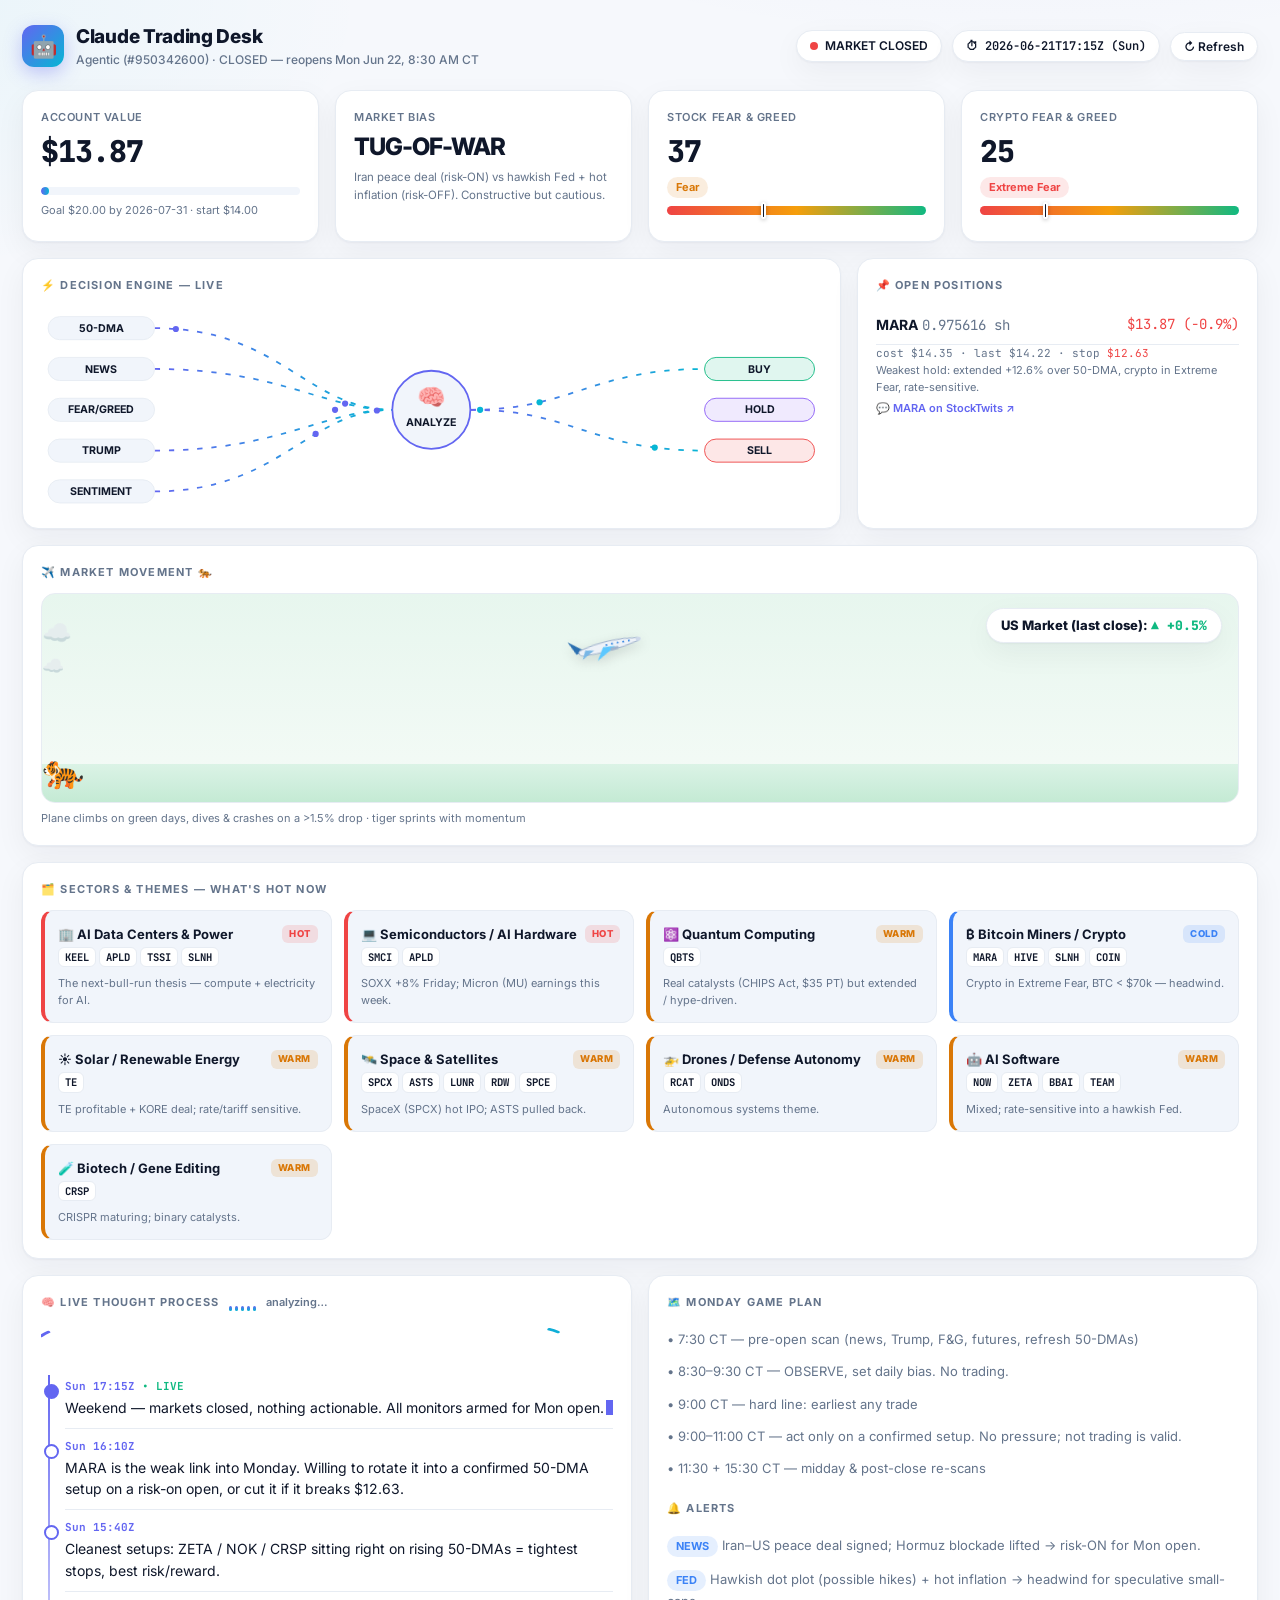
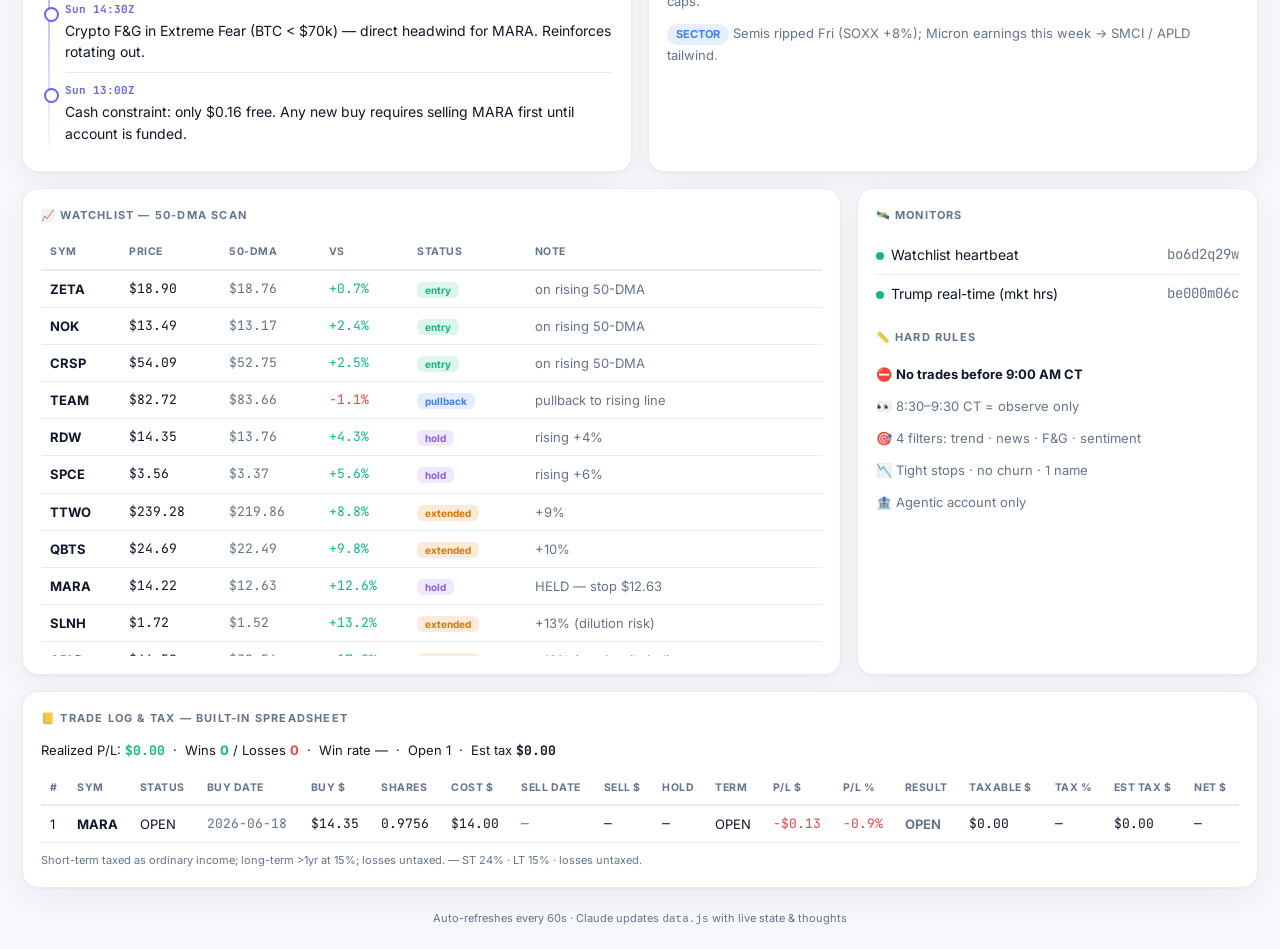
==== commit da9c9afd: "Add sectors/themes heatmap panel to dashboard Shows the main market themes in play (AI data centers," ====
--- a/dashboard/index.html
+++ b/dashboard/index.html
@@ -169,6 +169,19 @@
   .step{padding:6px 0;color:var(--mut);font-size:13px} .step b{color:var(--txt)}
   .dot{width:8px;height:8px;border-radius:50%;background:var(--grn);display:inline-block;margin-right:7px;
     box-shadow:0 0 0 0 rgba(16,185,129,.5);animation:beat 2s infinite}
+  /* sectors / themes */
+  .secgrid{display:grid;grid-template-columns:repeat(auto-fill,minmax(238px,1fr));gap:12px}
+  .sec{border:1px solid var(--line);border-radius:12px;padding:13px;border-left-width:4px;background:var(--panel2);transition:transform .15s}
+  .sec:hover{transform:translateY(-2px)}
+  .sec.hot{border-left-color:var(--red)} .sec.warm{border-left-color:var(--yel)} .sec.cold{border-left-color:var(--blu)}
+  .sec h4{font-size:13px;font-weight:700;display:flex;align-items:center;gap:7px}
+  .heat{font-size:9.5px;font-weight:800;padding:2px 7px;border-radius:6px;text-transform:uppercase;letter-spacing:.5px;margin-left:auto}
+  .heat.hot{background:rgba(239,68,68,.14);color:var(--red)}
+  .heat.warm{background:rgba(217,119,6,.15);color:var(--yel)}
+  .heat.cold{background:rgba(59,130,246,.14);color:var(--blu)}
+  .tick{display:inline-block;font-family:var(--mono);font-size:10.5px;font-weight:700;background:var(--panel);
+    border:1px solid var(--line);border-radius:6px;padding:1px 6px;margin:3px 3px 0 0}
+  .sec .n{color:var(--mut);font-size:11px;margin-top:8px}
   .foot{color:var(--mut);font-size:11px;text-align:center;margin-top:22px}
 </style>
 </head>
@@ -295,6 +308,12 @@
       <div class="mut" style="font-size:11px;margin-top:7px">Plane climbs on green days, dives &amp; crashes on a &gt;1.5% drop · tiger sprints with momentum</div>
     </div>
 
+    <!-- Sectors / themes heatmap -->
+    <div class="card col12">
+      <h2>🗂️ Sectors &amp; Themes — what's hot now</h2>
+      <div class="secgrid" id="sectors"></div>
+    </div>
+
     <!-- Live thought process (animated) -->
     <div class="card col6">
       <div class="think-head">
@@ -413,6 +432,14 @@
   // typewriter for newest thought
   if(TH[0]){ const el=$("tw0"); const s=TH[0].text; let i=0;
     (function tick(){ if(el && i<=s.length){ el.textContent=s.slice(0,i++); setTimeout(tick,16);} })(); }
+
+  // sectors / themes
+  $("sectors").innerHTML = (D.sectors||[]).map(s=>
+    `<div class="sec ${s.heat}">
+      <h4>${s.icon} ${s.name}<span class="heat ${s.heat}">${s.heat}</span></h4>
+      <div>${(s.tickers||[]).map(t=>`<span class="tick">${t}</span>`).join("")}</div>
+      <div class="n">${s.note||""}</div>
+    </div>`).join("");
 
   // plan + alerts
   $("plantitle").textContent = (D.plan?.title? "🗺️ "+D.plan.title : "🗺️ Plan");
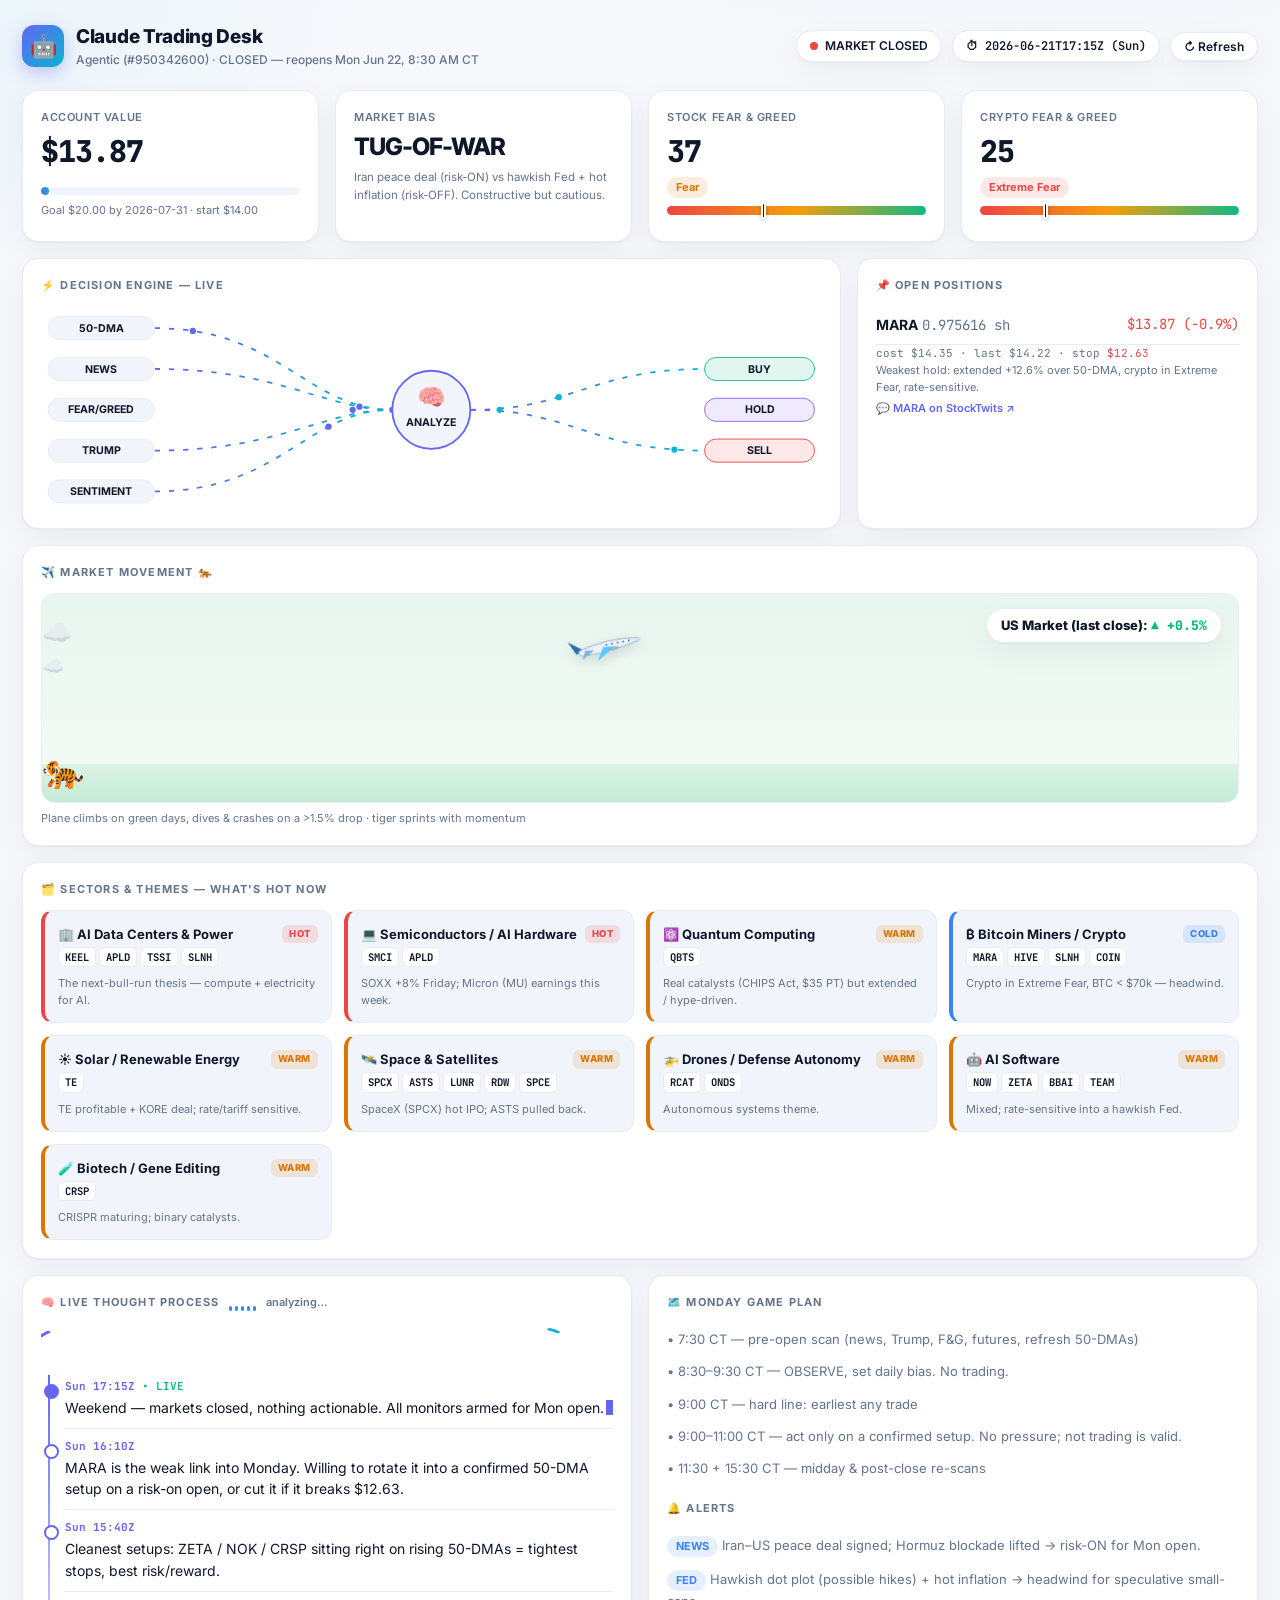
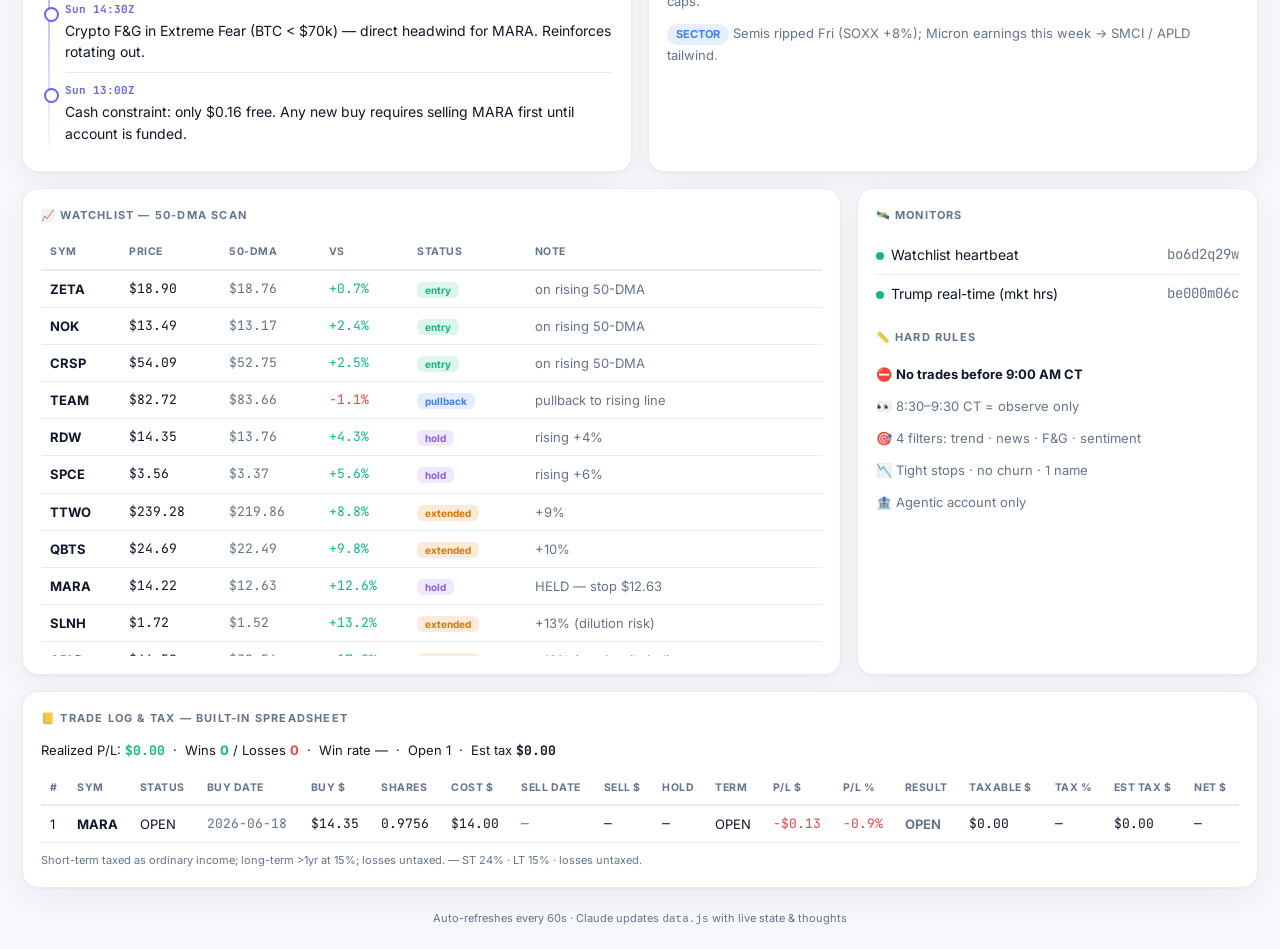
==== commit 8dd44c87: "Make dashboard fully responsive for mobile Stacked layout on phones, 2x2 KPI grid on tablet, touch-s" ====
--- a/dashboard/index.html
+++ b/dashboard/index.html
@@ -45,7 +45,38 @@
   .grid{display:grid;grid-template-columns:repeat(12,1fr);gap:16px}
   .col3{grid-column:span 3}.col4{grid-column:span 4}.col5{grid-column:span 5}
   .col6{grid-column:span 6}.col7{grid-column:span 7}.col8{grid-column:span 8}.col12{grid-column:span 12}
-  @media(max-width:980px){.col3,.col4,.col5,.col6,.col7,.col8{grid-column:span 12}}
+  /* ---- responsive / mobile ---- */
+  div[style*="overflow"]{-webkit-overflow-scrolling:touch}
+  @media(max-width:980px){
+    .col4,.col5,.col6,.col7,.col8{grid-column:span 12}
+    .col3{grid-column:span 6}            /* KPIs 2-up on tablet */
+  }
+  @media(max-width:560px){
+    body{padding:12px}
+    header{flex-direction:column;align-items:flex-start;gap:10px}
+    .hmeta{justify-content:flex-start;width:100%}
+    .grid{gap:12px}
+    .card{padding:14px;border-radius:14px}
+    .card:hover{transform:none}            /* no hover-lift on touch */
+    .col3{grid-column:span 6}              /* keep KPIs 2x2 */
+    .kpi .val{font-size:23px}
+    .brand h1{font-size:17px}
+    .logo{width:38px;height:38px;font-size:19px}
+    h2{font-size:10.5px}
+    .sky{height:168px}
+    .plane{width:62px}
+    .secgrid{grid-template-columns:1fr}    /* sectors stack */
+    table{font-size:12px}
+    thead th,td{padding:7px 7px}
+    .wave{height:26px}
+    .ti .txt{font-size:13px}
+    .btn{padding:8px 14px}                 /* bigger tap target */
+    a{padding:1px 0}
+  }
+  @media(max-width:380px){
+    .col3{grid-column:span 12}             /* very small: KPIs stack 1-up */
+    .kpi .val{font-size:26px}
+  }
   .card{background:var(--panel);border:1px solid var(--line);border-radius:16px;padding:18px;box-shadow:var(--shadow);
     transition:transform .18s ease, box-shadow .18s ease}
   .card:hover{transform:translateY(-2px);box-shadow:0 2px 4px rgba(15,23,42,.05),0 18px 40px rgba(15,23,42,.08)}
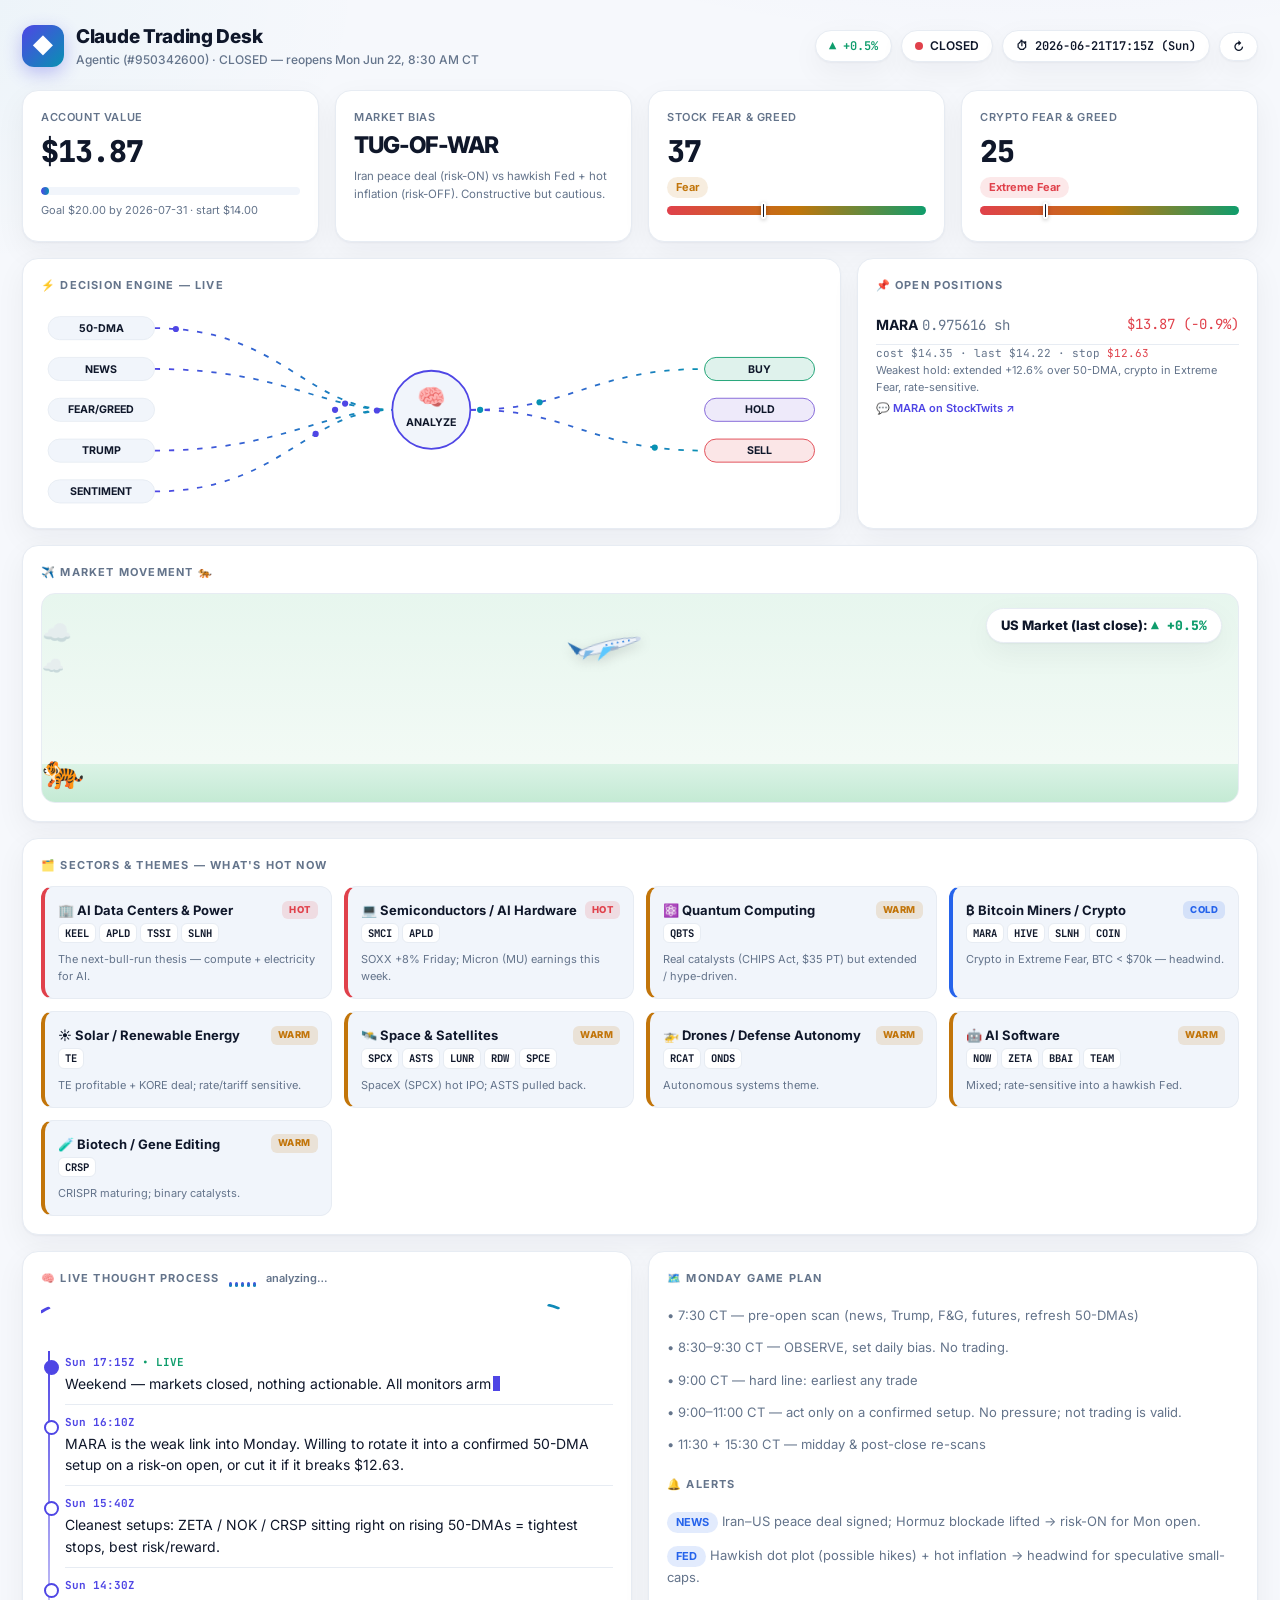
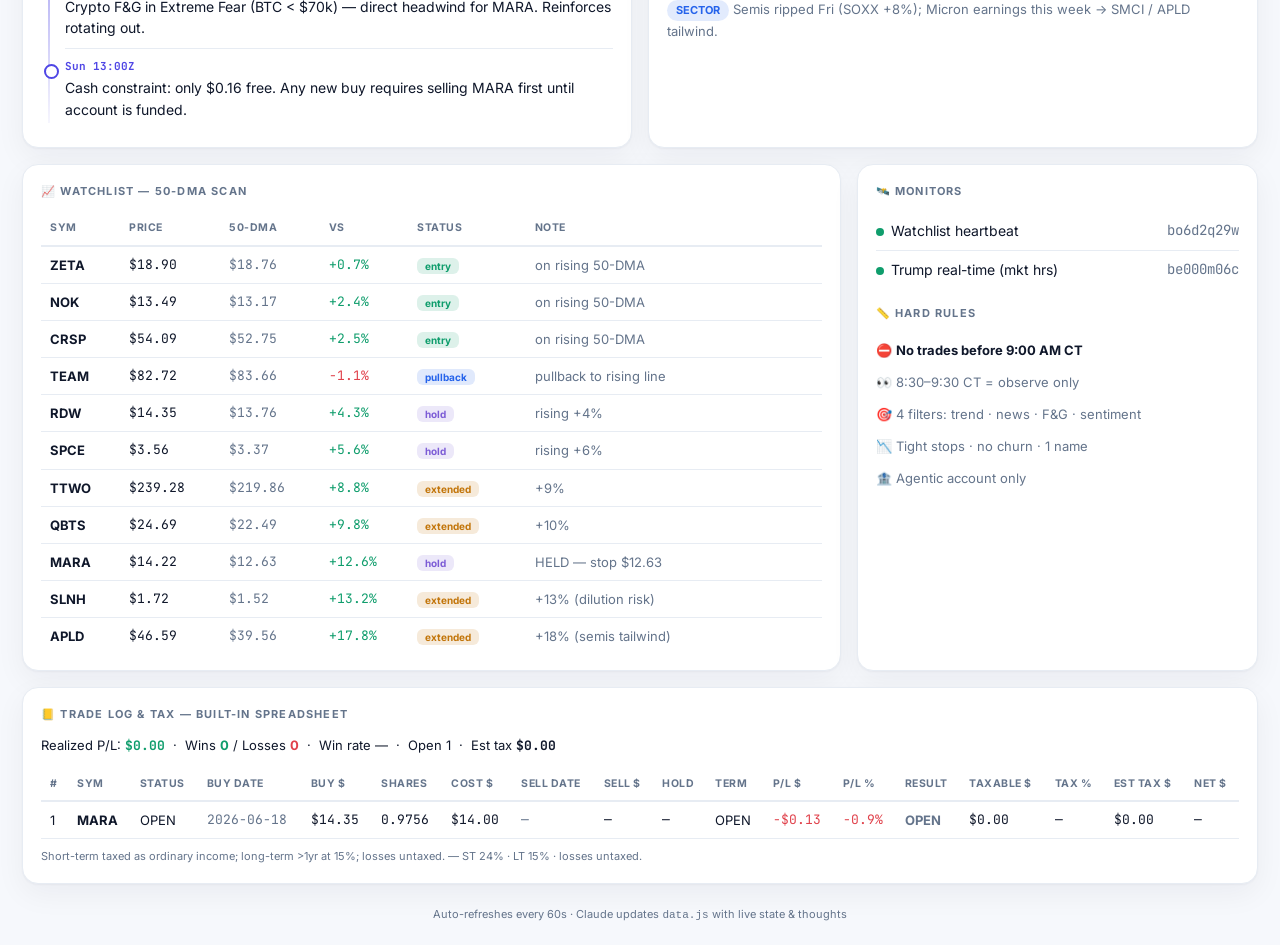
==== commit 1c9c9df6: "Mobile: tabbed section nav, refined palette, hide plane/tiger on mobile Phones get a frosted bottom " ====
--- a/dashboard/index.html
+++ b/dashboard/index.html
@@ -2,7 +2,7 @@
 <html lang="en">
 <head>
 <meta charset="UTF-8">
-<meta name="viewport" content="width=device-width, initial-scale=1.0">
+<meta name="viewport" content="width=device-width, initial-scale=1.0, viewport-fit=cover">
 <title>Claude Trading Desk</title>
 <link rel="preconnect" href="https://fonts.googleapis.com">
 <link href="https://fonts.googleapis.com/css2?family=Inter:wght@400;500;600;700;800&family=JetBrains+Mono:wght@500;700&display=swap" rel="stylesheet">
@@ -10,129 +10,81 @@
   :root{
     --bg:#f6f8fc; --panel:#ffffff; --panel2:#f1f5fb; --line:#e7ecf3;
     --txt:#0f172a; --mut:#64748b;
-    --accent:#6366f1; --accent2:#06b6d4;
-    --grn:#10b981; --red:#ef4444; --yel:#d97706; --blu:#3b82f6; --pur:#8b5cf6;
+    --accent:#4f46e5; --accent2:#0891b2;
+    --grn:#0f9d6c; --red:#e0414b; --yel:#c2750a; --blu:#2563eb; --pur:#7c5cd6;
     --shadow:0 1px 2px rgba(15,23,42,.04), 0 10px 30px rgba(15,23,42,.05);
     --mono:'JetBrains Mono',ui-monospace,monospace;
   }
   *{box-sizing:border-box;margin:0;padding:0}
   body{background:
-      radial-gradient(1200px 500px at 80% -10%, rgba(99,102,241,.07), transparent 60%),
-      radial-gradient(900px 500px at -10% 0%, rgba(6,182,212,.06), transparent 55%),
+      radial-gradient(1200px 500px at 80% -10%, rgba(79,70,229,.06), transparent 60%),
+      radial-gradient(900px 500px at -10% 0%, rgba(8,145,178,.05), transparent 55%),
       var(--bg);
     color:var(--txt);font:14px/1.55 'Inter',-apple-system,Segoe UI,Roboto,sans-serif;
     padding:22px;min-height:100vh;-webkit-font-smoothing:antialiased}
   .num{font-family:var(--mono);font-variant-numeric:tabular-nums}
 
-  /* header */
   header{display:flex;justify-content:space-between;align-items:center;flex-wrap:wrap;gap:14px;margin-bottom:20px}
   .brand{display:flex;align-items:center;gap:12px}
-  .logo{width:42px;height:42px;border-radius:12px;display:grid;place-items:center;font-size:22px;
-    background:linear-gradient(135deg,var(--accent),var(--accent2));box-shadow:0 6px 18px rgba(99,102,241,.35)}
+  .logo{width:42px;height:42px;border-radius:12px;display:grid;place-items:center;font-size:21px;
+    background:linear-gradient(135deg,var(--accent),var(--accent2));box-shadow:0 6px 18px rgba(79,70,229,.32);color:#fff}
   .brand h1{font-size:19px;font-weight:800;letter-spacing:-.3px}
   .brand .sub{color:var(--mut);font-size:12px;font-weight:500}
-  .hmeta{display:flex;align-items:center;gap:10px;flex-wrap:wrap;justify-content:flex-end}
+  .hmeta{display:flex;align-items:center;gap:9px;flex-wrap:wrap;justify-content:flex-end}
   .chip{background:var(--panel);border:1px solid var(--line);border-radius:999px;padding:6px 13px;font-size:12px;
     font-weight:600;box-shadow:var(--shadow);display:flex;align-items:center;gap:7px}
-  .live-dot{width:8px;height:8px;border-radius:50%;background:var(--grn);box-shadow:0 0 0 0 rgba(16,185,129,.5);animation:beat 1.8s infinite}
+  .live-dot{width:8px;height:8px;border-radius:50%;background:var(--grn);animation:beat 1.8s infinite}
   .live-dot.closed{background:var(--red);animation:none}
-  @keyframes beat{0%{box-shadow:0 0 0 0 rgba(16,185,129,.5)}70%{box-shadow:0 0 0 8px rgba(16,185,129,0)}}
+  @keyframes beat{0%{box-shadow:0 0 0 0 rgba(15,157,108,.5)}70%{box-shadow:0 0 0 8px rgba(15,157,108,0)}}
   .btn{background:var(--panel);border:1px solid var(--line);border-radius:999px;padding:6px 13px;color:var(--txt);
     font:600 12px Inter,sans-serif;cursor:pointer;box-shadow:var(--shadow)}
   .btn:hover{border-color:var(--accent)}
 
-  /* grid + cards */
   .grid{display:grid;grid-template-columns:repeat(12,1fr);gap:16px}
-  .col3{grid-column:span 3}.col4{grid-column:span 4}.col5{grid-column:span 5}
-  .col6{grid-column:span 6}.col7{grid-column:span 7}.col8{grid-column:span 8}.col12{grid-column:span 12}
-  /* ---- responsive / mobile ---- */
-  div[style*="overflow"]{-webkit-overflow-scrolling:touch}
-  @media(max-width:980px){
-    .col4,.col5,.col6,.col7,.col8{grid-column:span 12}
-    .col3{grid-column:span 6}            /* KPIs 2-up on tablet */
-  }
-  @media(max-width:560px){
-    body{padding:12px}
-    header{flex-direction:column;align-items:flex-start;gap:10px}
-    .hmeta{justify-content:flex-start;width:100%}
-    .grid{gap:12px}
-    .card{padding:14px;border-radius:14px}
-    .card:hover{transform:none}            /* no hover-lift on touch */
-    .col3{grid-column:span 6}              /* keep KPIs 2x2 */
-    .kpi .val{font-size:23px}
-    .brand h1{font-size:17px}
-    .logo{width:38px;height:38px;font-size:19px}
-    h2{font-size:10.5px}
-    .sky{height:168px}
-    .plane{width:62px}
-    .secgrid{grid-template-columns:1fr}    /* sectors stack */
-    table{font-size:12px}
-    thead th,td{padding:7px 7px}
-    .wave{height:26px}
-    .ti .txt{font-size:13px}
-    .btn{padding:8px 14px}                 /* bigger tap target */
-    a{padding:1px 0}
-  }
-  @media(max-width:380px){
-    .col3{grid-column:span 12}             /* very small: KPIs stack 1-up */
-    .kpi .val{font-size:26px}
-  }
+  .col3{grid-column:span 3}.col4{grid-column:span 4}.col6{grid-column:span 6}.col8{grid-column:span 8}.col12{grid-column:span 12}
   .card{background:var(--panel);border:1px solid var(--line);border-radius:16px;padding:18px;box-shadow:var(--shadow);
     transition:transform .18s ease, box-shadow .18s ease}
   .card:hover{transform:translateY(-2px);box-shadow:0 2px 4px rgba(15,23,42,.05),0 18px 40px rgba(15,23,42,.08)}
   h2{font-size:11px;text-transform:uppercase;letter-spacing:1.2px;color:var(--mut);font-weight:700;
      margin-bottom:12px;display:flex;align-items:center;gap:8px}
 
-  /* KPI */
   .kpi .lab{color:var(--mut);font-size:11px;font-weight:600;text-transform:uppercase;letter-spacing:.6px}
   .kpi .val{font-size:30px;font-weight:800;letter-spacing:-1px;margin-top:2px}
   .tagchip{display:inline-block;padding:2px 9px;border-radius:999px;font-size:11px;font-weight:700}
-  .t-grn{background:rgba(16,185,129,.12);color:var(--grn)}
-  .t-red{background:rgba(239,68,68,.12);color:var(--red)}
-  .t-yel{background:rgba(217,119,6,.13);color:var(--yel)}
-  .t-pur{background:rgba(139,92,246,.13);color:var(--pur)}
-  .t-blu{background:rgba(59,130,246,.13);color:var(--blu)}
+  .t-grn{background:rgba(15,157,108,.12);color:var(--grn)} .t-red{background:rgba(224,65,75,.12);color:var(--red)}
+  .t-yel{background:rgba(194,117,10,.13);color:var(--yel)} .t-blu{background:rgba(37,99,235,.13);color:var(--blu)}
   .bar{height:8px;background:var(--panel2);border-radius:6px;overflow:hidden;margin-top:12px}
   .bar > i{display:block;height:100%;border-radius:6px;background:linear-gradient(90deg,var(--accent),var(--accent2));transition:width .8s ease}
 
   .mut{color:var(--mut)} .grn{color:var(--grn)} .red{color:var(--red)} .yel{color:var(--yel)} .blu{color:var(--blu)}
   .row{display:flex;justify-content:space-between;align-items:center;padding:8px 0;border-bottom:1px solid var(--line)}
   .row:last-child{border-bottom:none}
-  a{color:var(--accent);text-decoration:none;font-weight:600}
-  a:hover{text-decoration:underline}
-
-  /* fear & greed gauge */
+  a{color:var(--accent);text-decoration:none;font-weight:600} a:hover{text-decoration:underline}
+
   .gauge{margin:8px 0}
-  .glab{display:flex;justify-content:space-between;font-size:11px;color:var(--mut);font-weight:600}
-  .gtrack{height:9px;border-radius:6px;margin-top:5px;position:relative;
-    background:linear-gradient(90deg,#ef4444,#f59e0b,#10b981)}
+  .gtrack{height:9px;border-radius:6px;margin-top:5px;position:relative;background:linear-gradient(90deg,#e0414b,#c2750a,#0f9d6c)}
   .gtrack > i{position:absolute;top:-4px;width:5px;height:17px;background:#0f172a;border:2px solid #fff;border-radius:3px;box-shadow:0 1px 4px rgba(0,0,0,.25);transition:left .8s ease}
 
-  /* ===== animated thought process ===== */
+  /* animated thought process */
   .think-head{display:flex;align-items:center;gap:10px;margin-bottom:6px}
   .eq{display:inline-flex;gap:3px;height:16px;align-items:flex-end}
   .eq i{width:3px;height:5px;background:linear-gradient(var(--accent),var(--accent2));border-radius:2px;animation:eq 1.05s ease-in-out infinite}
-  .eq i:nth-child(2){animation-delay:.12s}.eq i:nth-child(3){animation-delay:.24s}
-  .eq i:nth-child(4){animation-delay:.36s}.eq i:nth-child(5){animation-delay:.48s}
+  .eq i:nth-child(2){animation-delay:.12s}.eq i:nth-child(3){animation-delay:.24s}.eq i:nth-child(4){animation-delay:.36s}.eq i:nth-child(5){animation-delay:.48s}
   @keyframes eq{0%,100%{height:5px;opacity:.6}50%{height:16px;opacity:1}}
   .wave{width:100%;height:34px;margin:2px 0 10px}
-  .wave path{fill:none;stroke:url(#wg);stroke-width:2.5;stroke-linecap:round;
-    stroke-dasharray:6 360;animation:wavemove 2.4s linear infinite}
+  .wave path{fill:none;stroke:url(#wg);stroke-width:2.5;stroke-linecap:round;stroke-dasharray:6 360;animation:wavemove 2.4s linear infinite}
   @keyframes wavemove{to{stroke-dashoffset:-366}}
   .tl{position:relative;padding-left:24px}
-  .tl::before{content:"";position:absolute;left:7px;top:6px;bottom:6px;width:2px;
-    background:linear-gradient(var(--accent),rgba(99,102,241,.05))}
+  .tl::before{content:"";position:absolute;left:7px;top:6px;bottom:6px;width:2px;background:linear-gradient(var(--accent),rgba(79,70,229,.05))}
   .ti{position:relative;padding:9px 0;opacity:0;transform:translateY(8px);animation:rise .5s ease forwards}
   .ti+.ti{border-top:1px solid var(--line)}
-  .ti::before{content:"";position:absolute;left:-21px;top:15px;width:11px;height:11px;border-radius:50%;
-    background:#fff;border:2px solid var(--accent);z-index:1}
+  .ti::before{content:"";position:absolute;left:-21px;top:15px;width:11px;height:11px;border-radius:50%;background:#fff;border:2px solid var(--accent);z-index:1}
   .ti.live::before{background:var(--accent);animation:ping 1.9s infinite}
-  @keyframes ping{0%{box-shadow:0 0 0 0 rgba(99,102,241,.5)}100%{box-shadow:0 0 0 13px rgba(99,102,241,0)}}
+  @keyframes ping{0%{box-shadow:0 0 0 0 rgba(79,70,229,.5)}100%{box-shadow:0 0 0 13px rgba(79,70,229,0)}}
   .ti .t{font-family:var(--mono);font-size:11px;font-weight:700;color:var(--accent)}
   .ti.live .t::after{content:" • LIVE";color:var(--grn)}
   .ti .txt{margin-top:2px}
-  .caret{display:inline-block;width:7px;height:15px;background:var(--accent);margin-left:2px;
-    vertical-align:-2px;animation:blink .8s steps(1) infinite}
+  .caret{display:inline-block;width:7px;height:15px;background:var(--accent);margin-left:2px;vertical-align:-2px;animation:blink .8s steps(1) infinite}
   @keyframes blink{50%{opacity:0}}
   @keyframes rise{to{opacity:1;transform:translateY(0)}}
 
@@ -148,14 +100,12 @@
   .tp .breathe{animation:tpbr 2.6s ease-in-out infinite;transform-box:fill-box;transform-origin:center}
   @keyframes tpbr{0%,100%{transform:scale(1);opacity:.9}50%{transform:scale(1.05);opacity:1}}
 
-  /* market scene */
-  .sky{position:relative;height:210px;border-radius:14px;overflow:hidden;border:1px solid var(--line);
-       background:linear-gradient(180deg,#eaf2ff,#f6faff)}
+  /* market scene (desktop) */
+  .sky{position:relative;height:210px;border-radius:14px;overflow:hidden;border:1px solid var(--line);background:linear-gradient(180deg,#eaf2ff,#f6faff)}
   .ground{position:absolute;left:0;right:0;bottom:0;height:38px;background:linear-gradient(180deg,#dbf3e6,#c4ead4)}
   .cloud{position:absolute;font-size:24px;opacity:.7;animation:drift 24s linear infinite}
   @keyframes drift{from{left:-8%}to{left:108%}}
-  .plane{position:absolute;left:44%;width:78px;transition:top .9s ease,transform .9s ease,filter .9s;
-         animation:bob 3.2s ease-in-out infinite;filter:drop-shadow(0 4px 6px rgba(0,0,0,.14));transform-origin:center}
+  .plane{position:absolute;left:44%;width:78px;transition:top .9s ease,transform .9s ease,filter .9s;animation:bob 3.2s ease-in-out infinite;filter:drop-shadow(0 4px 6px rgba(0,0,0,.14));transform-origin:center}
   .plane svg{display:block;width:100%}
   @keyframes bob{0%,100%{margin-top:0}50%{margin-top:-9px}}
   .plane.crashing{animation:crashdive 1.7s cubic-bezier(.6,0,.9,.5) forwards}
@@ -180,140 +130,158 @@
   @keyframes flee{0%{left:62%;transform:scaleX(1)}100%{left:114%;transform:scaleX(1)}}
   .sky.shake{animation:shake .45s ease-in-out 1.4s 4}
   @keyframes shake{0%,100%{transform:translateX(0)}20%{transform:translate(-6px,2px)}60%{transform:translate(6px,-2px)}}
-  .mkt-badge{position:absolute;top:14px;right:16px;background:var(--panel);border:1px solid var(--line);
-    border-radius:999px;padding:6px 14px;font-weight:800;font-size:13px;box-shadow:var(--shadow)}
-  .crashbadge{background:rgba(239,68,68,.14)!important;color:var(--red);border-color:var(--red)!important}
-
-  /* tables */
-  table{width:100%;border-collapse:collapse;font-size:13px}
-  thead th{position:sticky;top:0;background:var(--panel);text-align:left;color:var(--mut);font-weight:700;
-    font-size:10.5px;text-transform:uppercase;letter-spacing:.5px;padding:8px 9px;border-bottom:2px solid var(--line)}
-  td{padding:8px 9px;border-bottom:1px solid var(--line)}
-  tbody tr{transition:background .15s}
-  tbody tr:hover{background:var(--panel2)}
-  .stt{font-size:10px;font-weight:700;padding:2px 8px;border-radius:6px}
-  .st-entry{background:rgba(16,185,129,.14);color:var(--grn)}
-  .st-pullback{background:rgba(59,130,246,.14);color:var(--blu)}
-  .st-extended{background:rgba(217,119,6,.15);color:var(--yel)}
-  .st-downtrend{background:rgba(239,68,68,.14);color:var(--red)}
-  .st-hold{background:rgba(139,92,246,.14);color:var(--pur)}
-  .step{padding:6px 0;color:var(--mut);font-size:13px} .step b{color:var(--txt)}
-  .dot{width:8px;height:8px;border-radius:50%;background:var(--grn);display:inline-block;margin-right:7px;
-    box-shadow:0 0 0 0 rgba(16,185,129,.5);animation:beat 2s infinite}
-  /* sectors / themes */
+  .mkt-badge{position:absolute;top:14px;right:16px;background:var(--panel);border:1px solid var(--line);border-radius:999px;padding:6px 14px;font-weight:800;font-size:13px;box-shadow:var(--shadow)}
+  .crashbadge{background:rgba(224,65,75,.14)!important;color:var(--red);border-color:var(--red)!important}
+
+  /* sectors */
   .secgrid{display:grid;grid-template-columns:repeat(auto-fill,minmax(238px,1fr));gap:12px}
   .sec{border:1px solid var(--line);border-radius:12px;padding:13px;border-left-width:4px;background:var(--panel2);transition:transform .15s}
   .sec:hover{transform:translateY(-2px)}
   .sec.hot{border-left-color:var(--red)} .sec.warm{border-left-color:var(--yel)} .sec.cold{border-left-color:var(--blu)}
   .sec h4{font-size:13px;font-weight:700;display:flex;align-items:center;gap:7px}
   .heat{font-size:9.5px;font-weight:800;padding:2px 7px;border-radius:6px;text-transform:uppercase;letter-spacing:.5px;margin-left:auto}
-  .heat.hot{background:rgba(239,68,68,.14);color:var(--red)}
-  .heat.warm{background:rgba(217,119,6,.15);color:var(--yel)}
-  .heat.cold{background:rgba(59,130,246,.14);color:var(--blu)}
-  .tick{display:inline-block;font-family:var(--mono);font-size:10.5px;font-weight:700;background:var(--panel);
-    border:1px solid var(--line);border-radius:6px;padding:1px 6px;margin:3px 3px 0 0}
+  .heat.hot{background:rgba(224,65,75,.14);color:var(--red)} .heat.warm{background:rgba(194,117,10,.15);color:var(--yel)} .heat.cold{background:rgba(37,99,235,.14);color:var(--blu)}
+  .tick{display:inline-block;font-family:var(--mono);font-size:10.5px;font-weight:700;background:var(--panel);border:1px solid var(--line);border-radius:6px;padding:1px 6px;margin:3px 3px 0 0}
   .sec .n{color:var(--mut);font-size:11px;margin-top:8px}
+
+  /* tables */
+  table{width:100%;border-collapse:collapse;font-size:13px}
+  thead th{position:sticky;top:0;background:var(--panel);text-align:left;color:var(--mut);font-weight:700;font-size:10.5px;text-transform:uppercase;letter-spacing:.5px;padding:8px 9px;border-bottom:2px solid var(--line)}
+  td{padding:8px 9px;border-bottom:1px solid var(--line)}
+  tbody tr{transition:background .15s} tbody tr:hover{background:var(--panel2)}
+  .stt{font-size:10px;font-weight:700;padding:2px 8px;border-radius:6px}
+  .st-entry{background:rgba(15,157,108,.14);color:var(--grn)} .st-pullback{background:rgba(37,99,235,.14);color:var(--blu)}
+  .st-extended{background:rgba(194,117,10,.15);color:var(--yel)} .st-downtrend{background:rgba(224,65,75,.14);color:var(--red)}
+  .st-hold{background:rgba(124,92,214,.14);color:var(--pur)}
+  .step{padding:6px 0;color:var(--mut);font-size:13px} .step b{color:var(--txt)}
+  .dot{width:8px;height:8px;border-radius:50%;background:var(--grn);display:inline-block;margin-right:7px;animation:beat 2s infinite}
   .foot{color:var(--mut);font-size:11px;text-align:center;margin-top:22px}
+
+  /* mobile bottom nav (hidden on desktop) */
+  .mobnav{display:none}
+  .sectitle{display:none}
+  div[style*="overflow"]{-webkit-overflow-scrolling:touch}
+
+  @media(max-width:980px){
+    .col4,.col6,.col8{grid-column:span 12}
+    .col3{grid-column:span 6}
+  }
+  @media(max-width:820px){
+    body{padding:14px 13px}
+    header{flex-direction:column;align-items:flex-start;gap:10px}
+    .hmeta{justify-content:flex-start;width:100%}
+    .grid{gap:13px}
+    .card{padding:15px;border-radius:14px}
+    .card:hover{transform:none;box-shadow:var(--shadow)}
+    h2{font-size:10.5px}
+    table{font-size:12px} thead th,td{padding:7px 7px}
+    .secgrid{grid-template-columns:1fr}
+    /* tabbed sections */
+    body{padding-bottom:80px}
+    .mobnav{display:flex;position:fixed;left:0;right:0;bottom:0;z-index:60;
+      background:rgba(255,255,255,.86);backdrop-filter:saturate(140%) blur(14px);
+      border-top:1px solid var(--line);box-shadow:0 -6px 22px rgba(15,23,42,.07);
+      padding:7px 6px calc(7px + env(safe-area-inset-bottom));justify-content:space-around}
+    .mobnav button{flex:1;background:none;border:none;display:flex;flex-direction:column;align-items:center;gap:3px;
+      padding:5px 2px;color:var(--mut);font:700 9.5px Inter,sans-serif;letter-spacing:.3px;cursor:pointer;border-radius:11px;transition:.15s}
+    .mobnav button span{font-size:17px;opacity:.55;transition:.15s}
+    .mobnav button.on{color:var(--accent);background:var(--panel2)}
+    .mobnav button.on span{opacity:1}
+    .sectitle{display:block;font-size:18px;font-weight:800;letter-spacing:-.3px;margin:2px 0 4px}
+    .card[data-tab]{display:none}
+    .card[data-tab].show{display:block;animation:secin .34s ease}
+    .mobile-hide{display:none!important}
+    .kpi .val{font-size:24px}
+    .brand h1{font-size:17px}
+  }
+  @media(max-width:420px){
+    .col3{grid-column:span 6}
+  }
+  @keyframes secin{from{opacity:0;transform:translateY(12px)}to{opacity:1;transform:none}}
 </style>
 </head>
 <body>
   <header>
     <div class="brand">
-      <div class="logo">🤖</div>
-      <div>
-        <h1>Claude Trading Desk</h1>
-        <div class="sub" id="acctline"></div>
-      </div>
+      <div class="logo">◆</div>
+      <div><h1>Claude Trading Desk</h1><div class="sub" id="acctline"></div></div>
     </div>
     <div class="hmeta">
+      <span class="chip" id="mktchip"></span>
       <span class="chip"><span class="live-dot" id="livedot"></span><span id="mktpill"></span></span>
       <span class="chip">⏱ <span id="updated" class="num"></span></span>
-      <button class="btn" onclick="location.reload()">↻ Refresh</button>
+      <button class="btn" onclick="location.reload()">↻</button>
     </div>
   </header>
 
+  <div class="sectitle" id="sectitle"></div>
+
   <div class="grid">
-    <!-- KPI strip -->
-    <div class="card col3 kpi">
-      <div class="lab">Account Value</div>
-      <div class="val num" id="acctval"></div>
+    <!-- OVERVIEW -->
+    <div class="card col3 kpi" data-tab="overview">
+      <div class="lab">Account Value</div><div class="val num" id="acctval"></div>
       <div class="bar"><i id="goalbar"></i></div>
       <div class="mut" id="goalline" style="font-size:11px;margin-top:7px"></div>
     </div>
-    <div class="card col3 kpi">
-      <div class="lab">Market Bias</div>
-      <div class="val" id="biascall" style="font-size:24px"></div>
+    <div class="card col3 kpi" data-tab="overview">
+      <div class="lab">Market Bias</div><div class="val" id="biascall" style="font-size:23px"></div>
       <div class="mut" id="biasdetail" style="font-size:11.5px;margin-top:4px"></div>
     </div>
-    <div class="card col3 kpi">
-      <div class="lab">Stock Fear &amp; Greed</div>
-      <div class="val num" id="sfgnum"></div>
-      <div class="tagchip" id="sfglbl"></div>
-      <div class="gauge"><div class="gtrack"><i id="sfgmark"></i></div></div>
-    </div>
-    <div class="card col3 kpi">
-      <div class="lab">Crypto Fear &amp; Greed</div>
-      <div class="val num" id="cfgnum"></div>
-      <div class="tagchip" id="cfglbl"></div>
-      <div class="gauge"><div class="gtrack"><i id="cfgmark"></i></div></div>
-    </div>
-
-    <!-- Decision engine -->
-    <div class="card col8 tp">
+    <div class="card col3 kpi" data-tab="overview">
+      <div class="lab">Stock Fear &amp; Greed</div><div class="val num" id="sfgnum"></div>
+      <div class="tagchip" id="sfglbl"></div><div class="gauge"><div class="gtrack"><i id="sfgmark"></i></div></div>
+    </div>
+    <div class="card col3 kpi" data-tab="overview">
+      <div class="lab">Crypto Fear &amp; Greed</div><div class="val num" id="cfgnum"></div>
+      <div class="tagchip" id="cfglbl"></div><div class="gauge"><div class="gtrack"><i id="cfgmark"></i></div></div>
+    </div>
+
+    <div class="card col8 tp" data-tab="overview">
       <h2>⚡ Decision Engine — live</h2>
       <div class="tp-wrap">
       <svg viewBox="0 0 880 230" xmlns="http://www.w3.org/2000/svg">
-        <defs><linearGradient id="flow" x1="0" y1="0" x2="1" y2="0">
-          <stop offset="0" stop-color="#6366f1"/><stop offset="1" stop-color="#06b6d4"/></linearGradient></defs>
+        <defs><linearGradient id="flow" x1="0" y1="0" x2="1" y2="0"><stop offset="0" stop-color="#4f46e5"/><stop offset="1" stop-color="#0891b2"/></linearGradient></defs>
         <g fill="none" stroke="url(#flow)" stroke-width="2">
-          <path id="li1" class="flow" d="M128,25  C 270,25 300,117 396,117"/>
-          <path id="li2" class="flow" d="M128,71  C 270,71 320,117 396,117"/>
-          <path id="li3" class="flow" d="M128,117 L 396,117"/>
-          <path id="li4" class="flow" d="M128,163 C 270,163 320,117 396,117"/>
-          <path id="li5" class="flow" d="M128,209 C 270,209 300,117 396,117"/>
-          <path id="lo1" class="flow" d="M484,117 C 600,117 620,71  748,71"/>
-          <path id="lo2" class="flow" d="M484,117 L 748,117"/>
-          <path id="lo3" class="flow" d="M484,117 C 600,117 620,163 748,163"/>
+          <path id="li1" class="flow" d="M128,25 C 270,25 300,117 396,117"/><path id="li2" class="flow" d="M128,71 C 270,71 320,117 396,117"/>
+          <path id="li3" class="flow" d="M128,117 L 396,117"/><path id="li4" class="flow" d="M128,163 C 270,163 320,117 396,117"/>
+          <path id="li5" class="flow" d="M128,209 C 270,209 300,117 396,117"/><path id="lo1" class="flow" d="M484,117 C 600,117 620,71 748,71"/>
+          <path id="lo2" class="flow" d="M484,117 L 748,117"/><path id="lo3" class="flow" d="M484,117 C 600,117 620,163 748,163"/>
         </g>
-        <g fill="#6366f1">
+        <g fill="#4f46e5">
           <circle r="3.5"><animateMotion dur="2.0s" repeatCount="indefinite"><mpath href="#li1"/></animateMotion></circle>
           <circle r="3.5"><animateMotion dur="2.2s" begin="0.4s" repeatCount="indefinite"><mpath href="#li2"/></animateMotion></circle>
           <circle r="3.5"><animateMotion dur="1.8s" begin="0.8s" repeatCount="indefinite"><mpath href="#li3"/></animateMotion></circle>
           <circle r="3.5"><animateMotion dur="2.1s" begin="0.2s" repeatCount="indefinite"><mpath href="#li4"/></animateMotion></circle>
           <circle r="3.5"><animateMotion dur="2.3s" begin="0.6s" repeatCount="indefinite"><mpath href="#li5"/></animateMotion></circle>
         </g>
-        <g fill="#06b6d4">
+        <g fill="#0891b2">
           <circle r="3.5"><animateMotion dur="1.6s" begin="0.1s" repeatCount="indefinite"><mpath href="#lo1"/></animateMotion></circle>
           <circle r="3.5"><animateMotion dur="1.6s" begin="0.5s" repeatCount="indefinite"><mpath href="#lo2"/></animateMotion></circle>
           <circle r="3.5"><animateMotion dur="1.6s" begin="0.9s" repeatCount="indefinite"><mpath href="#lo3"/></animateMotion></circle>
         </g>
         <g>
-          <rect class="pill" x="8" y="12"  width="120" height="26" rx="13"/><text class="lbl" x="68" y="29" text-anchor="middle">50-DMA</text>
-          <rect class="pill" x="8" y="58"  width="120" height="26" rx="13"/><text class="lbl" x="68" y="75" text-anchor="middle">NEWS</text>
+          <rect class="pill" x="8" y="12" width="120" height="26" rx="13"/><text class="lbl" x="68" y="29" text-anchor="middle">50-DMA</text>
+          <rect class="pill" x="8" y="58" width="120" height="26" rx="13"/><text class="lbl" x="68" y="75" text-anchor="middle">NEWS</text>
           <rect class="pill" x="8" y="104" width="120" height="26" rx="13"/><text class="lbl" x="68" y="121" text-anchor="middle">FEAR/GREED</text>
           <rect class="pill" x="8" y="150" width="120" height="26" rx="13"/><text class="lbl" x="68" y="167" text-anchor="middle">TRUMP</text>
           <rect class="pill" x="8" y="196" width="120" height="26" rx="13"/><text class="lbl" x="68" y="213" text-anchor="middle">SENTIMENT</text>
         </g>
-        <circle class="hub" cx="440" cy="117" r="44" fill="var(--panel2)" stroke="#6366f1" stroke-width="2"/>
-        <text x="440" y="112" text-anchor="middle" font-size="26">🧠</text>
-        <text x="440" y="135" text-anchor="middle" class="lbl" font-size="9" fill="#6366f1">ANALYZE</text>
+        <circle class="hub" cx="440" cy="117" r="44" fill="var(--panel2)" stroke="#4f46e5" stroke-width="2"/>
+        <text x="440" y="112" text-anchor="middle" font-size="26">🧠</text><text x="440" y="135" text-anchor="middle" class="lbl" font-size="9" fill="#4f46e5">ANALYZE</text>
         <g class="breathe">
-          <rect x="748" y="58"  width="124" height="26" rx="13" fill="rgba(16,185,129,.13)" stroke="#10b981"/><text x="810" y="75" text-anchor="middle" class="lbl" fill="#10b981">BUY</text>
-          <rect x="748" y="104" width="124" height="26" rx="13" fill="rgba(139,92,246,.13)" stroke="#8b5cf6"/><text x="810" y="121" text-anchor="middle" class="lbl" fill="#8b5cf6">HOLD</text>
-          <rect x="748" y="150" width="124" height="26" rx="13" fill="rgba(239,68,68,.13)" stroke="#ef4444"/><text x="810" y="167" text-anchor="middle" class="lbl" fill="#ef4444">SELL</text>
+          <rect x="748" y="58" width="124" height="26" rx="13" fill="rgba(15,157,108,.13)" stroke="#0f9d6c"/><text x="810" y="75" text-anchor="middle" class="lbl" fill="#0f9d6c">BUY</text>
+          <rect x="748" y="104" width="124" height="26" rx="13" fill="rgba(124,92,214,.13)" stroke="#7c5cd6"/><text x="810" y="121" text-anchor="middle" class="lbl" fill="#7c5cd6">HOLD</text>
+          <rect x="748" y="150" width="124" height="26" rx="13" fill="rgba(224,65,75,.13)" stroke="#e0414b"/><text x="810" y="167" text-anchor="middle" class="lbl" fill="#e0414b">SELL</text>
         </g>
-      </svg>
-      </div>
-    </div>
-
-    <!-- Positions -->
-    <div class="card col4">
-      <h2>📌 Open Positions</h2>
-      <div id="positions"></div>
-    </div>
-
-    <!-- Market scene -->
-    <div class="card col12">
+      </svg></div>
+    </div>
+
+    <div class="card col4" data-tab="overview">
+      <h2>📌 Open Positions</h2><div id="positions"></div>
+    </div>
+
+    <!-- MARKET SCENE (desktop only) -->
+    <div class="card col12 mobile-hide">
       <h2>✈️ Market Movement 🐅</h2>
       <div class="sky" id="sky">
         <span class="cloud" style="top:20px;animation-delay:0s">☁️</span>
@@ -324,64 +292,48 @@
             <path d="M8 17 L2 2 L17 15 Z" fill="#2b6fb0"/>
             <path d="M12 14 Q43 7.5 75 15 Q78 16.5 75 18 Q43 23.5 14 20 Q8.5 17 12 14 Z" fill="#eef2f8" stroke="#9fb2cc"/>
             <ellipse cx="75" cy="16.4" rx="2.6" ry="2.3" fill="#cdd8ea"/>
-            <path d="M37 16 L28 29 L50 18 Z" fill="#5cc8ff"/>
-            <path d="M18 15 L13 24 L27 17 Z" fill="#79b7e6"/>
+            <path d="M37 16 L28 29 L50 18 Z" fill="#5cc8ff"/><path d="M18 15 L13 24 L27 17 Z" fill="#79b7e6"/>
             <rect x="44" y="18.5" width="9" height="3" rx="1.5" fill="#9fb2cc"/>
             <g fill="#1f7ae0"><circle cx="41" cy="14.6" r="1"/><circle cx="47" cy="14.8" r="1"/><circle cx="53" cy="15.1" r="1"/><circle cx="59" cy="15.4" r="1"/><circle cx="65" cy="15.7" r="1"/></g>
           </svg>
         </div>
-        <div class="smoke" id="smoke">💨</div>
-        <div class="boom" id="boom">💥</div>
+        <div class="smoke" id="smoke">💨</div><div class="boom" id="boom">💥</div>
         <div class="deb d1" id="d1"></div><div class="deb d2" id="d2"></div><div class="deb d3" id="d3"></div><div class="deb d4" id="d4"></div><div class="deb d5" id="d5"></div>
-        <div class="ground"></div>
-        <div class="tiger" id="tiger">🐅</div>
+        <div class="ground"></div><div class="tiger" id="tiger">🐅</div>
       </div>
-      <div class="mut" style="font-size:11px;margin-top:7px">Plane climbs on green days, dives &amp; crashes on a &gt;1.5% drop · tiger sprints with momentum</div>
-    </div>
-
-    <!-- Sectors / themes heatmap -->
-    <div class="card col12">
+    </div>
+
+    <!-- SECTORS -->
+    <div class="card col12" data-tab="sectors">
       <h2>🗂️ Sectors &amp; Themes — what's hot now</h2>
       <div class="secgrid" id="sectors"></div>
     </div>
 
-    <!-- Live thought process (animated) -->
-    <div class="card col6">
-      <div class="think-head">
-        <h2 style="margin:0">🧠 Live Thought Process</h2>
+    <!-- MIND -->
+    <div class="card col6" data-tab="mind">
+      <div class="think-head"><h2 style="margin:0">🧠 Live Thought Process</h2>
         <span class="eq"><i></i><i></i><i></i><i></i><i></i></span>
-        <span class="mut" style="font-size:11px;font-weight:600">analyzing…</span>
-      </div>
+        <span class="mut" style="font-size:11px;font-weight:600">analyzing…</span></div>
       <svg class="wave" viewBox="0 0 360 34" preserveAspectRatio="none">
-        <defs><linearGradient id="wg" x1="0" x2="1"><stop offset="0" stop-color="#6366f1"/><stop offset="1" stop-color="#06b6d4"/></linearGradient></defs>
+        <defs><linearGradient id="wg" x1="0" x2="1"><stop offset="0" stop-color="#4f46e5"/><stop offset="1" stop-color="#0891b2"/></linearGradient></defs>
         <path d="M0 17 Q15 2 30 17 T60 17 T90 17 T120 17 T150 17 T180 17 T210 17 T240 17 T270 17 T300 17 T330 17 T360 17"/>
       </svg>
       <div class="tl" id="thoughts"></div>
     </div>
-
-    <!-- Plan & alerts -->
-    <div class="card col6">
-      <h2 id="plantitle">🗺️ Plan</h2>
-      <div id="plan"></div>
-      <h2 style="margin-top:16px">🔔 Alerts</h2>
-      <div id="alerts"></div>
-    </div>
-
-    <!-- Watchlist -->
-    <div class="card col8">
+    <div class="card col6" data-tab="mind">
+      <h2 id="plantitle">🗺️ Plan</h2><div id="plan"></div>
+      <h2 style="margin-top:16px">🔔 Alerts</h2><div id="alerts"></div>
+    </div>
+
+    <!-- WATCH -->
+    <div class="card col8" data-tab="watch">
       <h2>📈 Watchlist — 50-DMA Scan</h2>
-      <div style="max-height:420px;overflow:auto">
-      <table>
-        <thead><tr><th>Sym</th><th>Price</th><th>50-DMA</th><th>vs</th><th>Status</th><th>Note</th></tr></thead>
-        <tbody id="watch"></tbody>
-      </table>
-      </div>
-    </div>
-
-    <!-- Monitors / rules -->
-    <div class="card col4">
-      <h2>🛰️ Monitors</h2>
-      <div id="monitors"></div>
+      <div style="max-height:440px;overflow:auto">
+      <table><thead><tr><th>Sym</th><th>Price</th><th>50-DMA</th><th>vs</th><th>Status</th><th>Note</th></tr></thead>
+        <tbody id="watch"></tbody></table></div>
+    </div>
+    <div class="card col4" data-tab="watch">
+      <h2>🛰️ Monitors</h2><div id="monitors"></div>
       <h2 style="margin-top:16px">📏 Hard Rules</h2>
       <div class="step">⛔ <b>No trades before 9:00 AM CT</b></div>
       <div class="step">👀 8:30–9:30 CT = observe only</div>
@@ -390,25 +342,23 @@
       <div class="step">🏦 Agentic account only</div>
     </div>
 
-    <!-- Trades & tax -->
-    <div class="card col12">
+    <!-- TRADES -->
+    <div class="card col12" data-tab="trades">
       <h2>📒 Trade Log &amp; Tax — built-in spreadsheet</h2>
       <div id="tradesum" style="margin-bottom:11px;font-size:13px"></div>
       <div style="overflow-x:auto">
-      <table>
-        <thead><tr>
-          <th>#</th><th>Sym</th><th>Status</th><th>Buy Date</th><th>Buy $</th><th>Shares</th><th>Cost $</th>
-          <th>Sell Date</th><th>Sell $</th><th>Hold</th><th>Term</th><th>P/L $</th><th>P/L %</th>
-          <th>Result</th><th>Taxable $</th><th>Tax %</th><th>Est Tax $</th><th>Net $</th>
-        </tr></thead>
-        <tbody id="trades"></tbody>
-      </table>
-      </div>
+      <table><thead><tr>
+        <th>#</th><th>Sym</th><th>Status</th><th>Buy Date</th><th>Buy $</th><th>Shares</th><th>Cost $</th>
+        <th>Sell Date</th><th>Sell $</th><th>Hold</th><th>Term</th><th>P/L $</th><th>P/L %</th>
+        <th>Result</th><th>Taxable $</th><th>Tax %</th><th>Est Tax $</th><th>Net $</th></tr></thead>
+        <tbody id="trades"></tbody></table></div>
       <div class="mut" style="font-size:11px;margin-top:9px" id="taxnote"></div>
     </div>
   </div>
 
   <div class="foot">Auto-refreshes every 60s · Claude updates <code>data.js</code> with live state &amp; thoughts</div>
+
+  <nav class="mobnav" id="mobnav"></nav>
 
 <script src="data.js"></script>
 <script>
@@ -416,120 +366,104 @@
   const $ = id => document.getElementById(id);
   const money = n => "$"+Number(n).toFixed(2);
 
-  // header
   $("updated").textContent = D.meta?.updated || "—";
   $("acctline").textContent = (D.meta?.account || "") + " · " + (D.meta?.marketStatus || "");
   const closed = (D.meta?.marketStatus||"").toUpperCase().includes("CLOSED");
-  $("mktpill").textContent = closed ? "MARKET CLOSED" : "LIVE";
+  $("mktpill").textContent = closed ? "CLOSED" : "LIVE";
   if(closed) $("livedot").classList.add("closed");
 
-  // KPIs
   const a=D.account||{};
   $("acctval").textContent = money(a.value||0);
   $("goalline").textContent = `Goal ${money(a.goal||20)} by ${a.goalDate||""} · start ${money(a.start||14)}`;
   $("goalbar").style.width = Math.max(3,Math.min(100,((a.value-a.start)/((a.goal-a.start)||1))*100))+"%";
 
   const b=D.bias||{};
-  $("biascall").textContent = b.call||"—";
-  $("biasdetail").textContent = b.detail||"";
-  function fg(numId,lblId,markId,o){ if(!o)return;
-    $(numId).textContent=o.value; const L=$(lblId); L.textContent=o.label;
-    const lc = o.value<=25?"t-red":o.value<45?"t-yel":o.value<55?"t-blu":o.value<75?"t-grn":"t-grn";
-    L.className="tagchip "+lc;
-    $(markId).style.left = `calc(${o.value}% - 2px)`;
-  }
-  fg("sfgnum","sfglbl","sfgmark",b.stockFG);
-  fg("cfgnum","cfglbl","cfgmark",b.cryptoFG);
-
-  // positions (+ StockTwits links)
+  $("biascall").textContent = b.call||"—"; $("biasdetail").textContent = b.detail||"";
+  function fg(n,l,mk,o){ if(!o)return; $(n).textContent=o.value; const L=$(l); L.textContent=o.label;
+    L.className="tagchip "+(o.value<=25?"t-red":o.value<45?"t-yel":o.value<55?"t-blu":"t-grn");
+    $(mk).style.left=`calc(${o.value}% - 2px)`; }
+  fg("sfgnum","sfglbl","sfgmark",b.stockFG); fg("cfgnum","cfglbl","cfgmark",b.cryptoFG);
+
   $("positions").innerHTML = (D.positions||[]).map(p=>{
     const val=p.shares*p.last, pl=val-(p.shares*p.cost), plpct=(p.last/p.cost-1)*100, cls=pl>=0?"grn":"red";
-    return `<div style="margin-bottom:10px">
-      <div class="row"><span><b>${p.symbol}</b> <span class="mut num">${p.shares} sh</span></span>
+    return `<div style="margin-bottom:10px"><div class="row"><span><b>${p.symbol}</b> <span class="mut num">${p.shares} sh</span></span>
       <span class="${cls} num">${money(val)} (${pl>=0?'+':''}${plpct.toFixed(1)}%)</span></div>
       <div class="mut num" style="font-size:11px">cost ${money(p.cost)} · last ${money(p.last)} · stop <span class="red">${money(p.stop)}</span></div>
       <div class="mut" style="font-size:11px">${p.note||""}</div>
       <div style="font-size:11px;margin-top:3px"><a href="https://stocktwits.com/symbol/${p.symbol}" target="_blank" rel="noopener">💬 ${p.symbol} on StockTwits ↗</a></div></div>`;
   }).join("") || '<div class="mut">No open positions</div>';
 
-  // ===== animated thought process =====
-  const TH = D.thoughts||[];
+  const TH=D.thoughts||[];
   $("thoughts").innerHTML = TH.map((t,i)=>{
-    const live = i===0 ? " live" : "";
-    const txt = i===0 ? `<span id="tw0"></span><span class="caret"></span>` : t.text;
-    return `<div class="ti${live}" style="animation-delay:${i*0.12}s">
-      <div class="t">${t.t}</div><div class="txt">${txt}</div></div>`;
+    const live=i===0?" live":""; const txt=i===0?`<span id="tw0"></span><span class="caret"></span>`:t.text;
+    return `<div class="ti${live}" style="animation-delay:${i*0.12}s"><div class="t">${t.t}</div><div class="txt">${txt}</div></div>`;
   }).join("");
-  // typewriter for newest thought
-  if(TH[0]){ const el=$("tw0"); const s=TH[0].text; let i=0;
-    (function tick(){ if(el && i<=s.length){ el.textContent=s.slice(0,i++); setTimeout(tick,16);} })(); }
-
-  // sectors / themes
+  if(TH[0]){ const el=$("tw0"), s=TH[0].text; let i=0; (function tick(){ if(el&&i<=s.length){el.textContent=s.slice(0,i++);setTimeout(tick,16);} })(); }
+
   $("sectors").innerHTML = (D.sectors||[]).map(s=>
-    `<div class="sec ${s.heat}">
-      <h4>${s.icon} ${s.name}<span class="heat ${s.heat}">${s.heat}</span></h4>
-      <div>${(s.tickers||[]).map(t=>`<span class="tick">${t}</span>`).join("")}</div>
-      <div class="n">${s.note||""}</div>
-    </div>`).join("");
-
-  // plan + alerts
+    `<div class="sec ${s.heat}"><h4>${s.icon} ${s.name}<span class="heat ${s.heat}">${s.heat}</span></h4>
+     <div>${(s.tickers||[]).map(t=>`<span class="tick">${t}</span>`).join("")}</div><div class="n">${s.note||""}</div></div>`).join("");
+
   $("plantitle").textContent = (D.plan?.title? "🗺️ "+D.plan.title : "🗺️ Plan");
   $("plan").innerHTML = (D.plan?.steps||[]).map(s=>`<div class="step">• ${s}</div>`).join("");
   $("alerts").innerHTML = (D.alerts||[]).map(x=>`<div class="step"><span class="tagchip t-blu">${x.tag}</span> ${x.text}</div>`).join("");
 
-  // watchlist
   $("watch").innerHTML = (D.watchlist||[]).map(w=>{
     const diff=((w.p/w.ma-1)*100), dcls=diff>=0?"grn":"red";
     return `<tr><td><b>${w.s}</b></td><td class="num">$${w.p.toFixed(2)}</td><td class="mut num">$${w.ma.toFixed(2)}</td>
-      <td class="${dcls} num">${diff>=0?'+':''}${diff.toFixed(1)}%</td>
-      <td><span class="stt st-${w.st}">${w.st}</span></td><td class="mut">${w.note||""}</td></tr>`;
+      <td class="${dcls} num">${diff>=0?'+':''}${diff.toFixed(1)}%</td><td><span class="stt st-${w.st}">${w.st}</span></td><td class="mut">${w.note||""}</td></tr>`;
   }).join("");
 
-  // monitors
-  $("monitors").innerHTML = (D.monitors||[]).map(m=>
-    `<div class="row"><span><span class="dot"></span>${m.name}</span><span class="mut num">${m.id}</span></div>`).join("");
-
-  // trades + tax
+  $("monitors").innerHTML = (D.monitors||[]).map(m=>`<div class="row"><span><span class="dot"></span>${m.name}</span><span class="mut num">${m.id}</span></div>`).join("");
+
   const fmt=(v,d=2)=> (v==null||v==="")?"—":(typeof v==="number"?v.toFixed(d):v);
   $("trades").innerHTML = (D.trades||[]).map(t=>{
     const rcls=t.result==="WIN"?"grn":t.result==="LOSS"?"red":"mut", plcls=(t.pl||0)>=0?"grn":"red";
-    return `<tr>
-      <td>${t.n}</td><td><b>${t.symbol}</b></td><td>${t.status}</td>
-      <td class="mut num">${t.buyDate||"—"}</td><td class="num">$${fmt(t.buyPrice)}</td><td class="num">${fmt(t.shares,4)}</td><td class="num">$${fmt(t.cost)}</td>
+    return `<tr><td>${t.n}</td><td><b>${t.symbol}</b></td><td>${t.status}</td><td class="mut num">${t.buyDate||"—"}</td>
+      <td class="num">$${fmt(t.buyPrice)}</td><td class="num">${fmt(t.shares,4)}</td><td class="num">$${fmt(t.cost)}</td>
       <td class="mut num">${t.sellDate||"—"}</td><td class="num">${t.sellPrice==null?"—":"$"+fmt(t.sellPrice)}</td>
       <td class="num">${t.holdDays==null?"—":t.holdDays+"d"}</td><td>${t.term}</td>
       <td class="${plcls} num">${t.pl==null?"—":(t.pl>=0?"+":"-")+"$"+Math.abs(t.pl).toFixed(2)}</td>
       <td class="${plcls} num">${t.plPct==null?"—":(t.plPct>=0?"+":"")+t.plPct+"%"}</td>
-      <td class="${rcls}"><b>${t.result}</b></td>
-      <td class="num">$${fmt(t.taxable)}</td><td class="num">${t.taxRate==null?"—":(t.taxRate*100)+"%"}</td>
-      <td class="num">$${fmt(t.estTax)}</td><td class="num">${t.net==null?"—":"$"+fmt(t.net)}</td></tr>`;
+      <td class="${rcls}"><b>${t.result}</b></td><td class="num">$${fmt(t.taxable)}</td>
+      <td class="num">${t.taxRate==null?"—":(t.taxRate*100)+"%"}</td><td class="num">$${fmt(t.estTax)}</td><td class="num">${t.net==null?"—":"$"+fmt(t.net)}</td></tr>`;
   }).join("");
   const ts=D.tradeSummary||{}, tx=D.tax||{};
-  $("tradesum").innerHTML =
-    `Realized P/L: <b class="${(ts.netRealized||0)>=0?'grn':'red'} num">$${(ts.netRealized||0).toFixed(2)}</b> &nbsp;·&nbsp; `+
-    `Wins <b class="grn">${ts.wins||0}</b> / Losses <b class="red">${ts.losses||0}</b> &nbsp;·&nbsp; `+
-    `Win rate ${ts.winRate||"—"} &nbsp;·&nbsp; Open ${ts.open||0} &nbsp;·&nbsp; Est tax <b class="num">$${(ts.estTax||0).toFixed(2)}</b>`;
+  $("tradesum").innerHTML = `Realized P/L: <b class="${(ts.netRealized||0)>=0?'grn':'red'} num">$${(ts.netRealized||0).toFixed(2)}</b> &nbsp;·&nbsp; Wins <b class="grn">${ts.wins||0}</b> / Losses <b class="red">${ts.losses||0}</b> &nbsp;·&nbsp; Win rate ${ts.winRate||"—"} &nbsp;·&nbsp; Open ${ts.open||0} &nbsp;·&nbsp; Est tax <b class="num">$${(ts.estTax||0).toFixed(2)}</b>`;
   $("taxnote").textContent = (tx.note||"")+`  —  ST ${Math.round((tx.shortRate||.24)*100)}% · LT ${Math.round((tx.longRate||.15)*100)}% · losses untaxed.`;
 
-  // ===== market scene (plane + tiger + crash) =====
+  // market scene (desktop only)
   const m=D.market||{changePct:0,label:"US Market"}, chg=m.changePct||0, up=chg>=0;
   const CRASH=chg<=-1.5, RALLY=chg>=1.5;
+  $("mktchip").innerHTML = `<span class="${up?'grn':'red'} num">${up?'▲':'▼'} ${chg>=0?'+':''}${chg}%</span>`;
   const plane=$("plane"), sky=$("sky"), tiger=$("tiger"), badge=$("mktbadge");
-  if(CRASH){
-    plane.classList.add("crashing"); sky.classList.add("shake");
-    $("boom").classList.add("go"); $("smoke").classList.add("go");
-    ["d1","d2","d3","d4","d5"].forEach(id=>$(id).classList.add("go"));
-    tiger.classList.add("flee");
-    sky.style.background="linear-gradient(180deg,#fbdde0,#fff1f2)";
-    badge.className="mkt-badge crashbadge"; badge.innerHTML=`🚨 MARKET CRASH &nbsp;<b class="num">▼ ${chg}%</b>`;
-  } else {
-    plane.style.top = RALLY?"7%":(up?"18%":"56%");
-    plane.style.transform = `rotate(${RALLY?-28:(up?-14:16)}deg)`;
-    sky.style.background = up?"linear-gradient(180deg,#e7f6ee,#f5fbf7)":"linear-gradient(180deg,#fdeaec,#fff5f6)";
-    badge.className="mkt-badge";
-    badge.innerHTML=`${m.label}: <span class="${up?'grn':'red'} num">${up?'▲':'▼'} ${chg>=0?'+':''}${chg}%</span>`+(RALLY?' 🚀':'');
-  }
-  tiger.style.animationDuration = Math.max(2.2,6-Math.abs(chg)*0.7)+"s";
+  if(sky){
+    if(CRASH){
+      plane.classList.add("crashing"); sky.classList.add("shake");
+      $("boom").classList.add("go"); $("smoke").classList.add("go");
+      ["d1","d2","d3","d4","d5"].forEach(id=>$(id).classList.add("go")); tiger.classList.add("flee");
+      sky.style.background="linear-gradient(180deg,#fbdde0,#fff1f2)";
+      badge.className="mkt-badge crashbadge"; badge.innerHTML=`🚨 MARKET CRASH &nbsp;<b class="num">▼ ${chg}%</b>`;
+    } else {
+      plane.style.top=RALLY?"7%":(up?"18%":"56%"); plane.style.transform=`rotate(${RALLY?-28:(up?-14:16)}deg)`;
+      sky.style.background=up?"linear-gradient(180deg,#e7f6ee,#f5fbf7)":"linear-gradient(180deg,#fdeaec,#fff5f6)";
+      badge.className="mkt-badge"; badge.innerHTML=`${m.label}: <span class="${up?'grn':'red'} num">${up?'▲':'▼'} ${chg>=0?'+':''}${chg}%</span>`+(RALLY?' 🚀':'');
+    }
+    tiger.style.animationDuration=Math.max(2.2,6-Math.abs(chg)*0.7)+"s";
+  }
+
+  // ===== mobile tab navigation =====
+  const TABS=[["overview","◧","Overview"],["mind","◴","Mind"],["sectors","▦","Sectors"],["watch","◫","Watch"],["trades","▤","Trades"]];
+  const nav=$("mobnav");
+  nav.innerHTML = TABS.map((t,i)=>`<button data-go="${t[0]}" class="${i===0?'on':''}"><span>${t[1]}</span>${t[2]}</button>`).join("");
+  function showTab(name){
+    document.querySelectorAll('.card[data-tab]').forEach(c=>c.classList.toggle('show', c.getAttribute('data-tab')===name));
+    nav.querySelectorAll('button').forEach(btn=>btn.classList.toggle('on', btn.getAttribute('data-go')===name));
+    const lbl=(TABS.find(t=>t[0]===name)||[])[2]||""; $("sectitle").textContent=lbl;
+    window.scrollTo({top:0,behavior:'smooth'});
+  }
+  nav.querySelectorAll('button').forEach(btn=>btn.addEventListener('click',()=>showTab(btn.getAttribute('data-go'))));
+  showTab("overview");
 
   setTimeout(()=>location.reload(), 60000);
 </script>
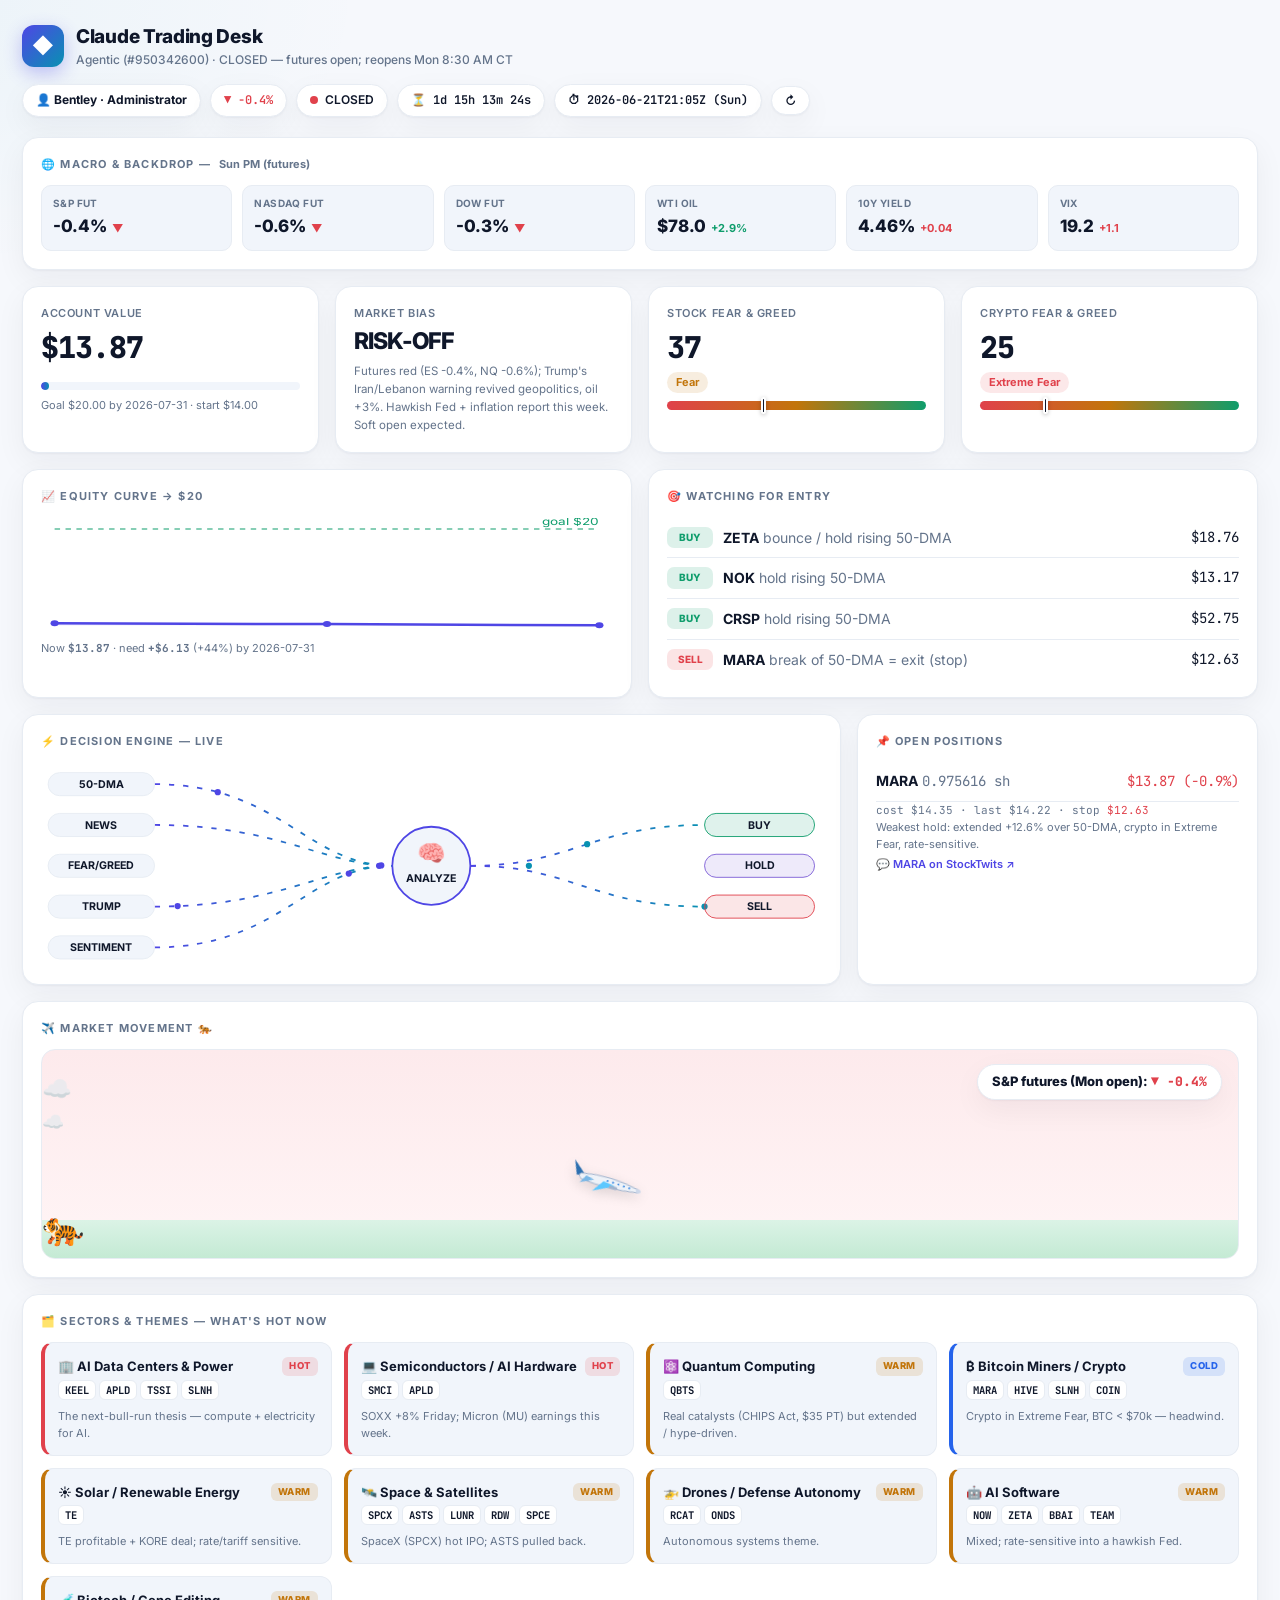
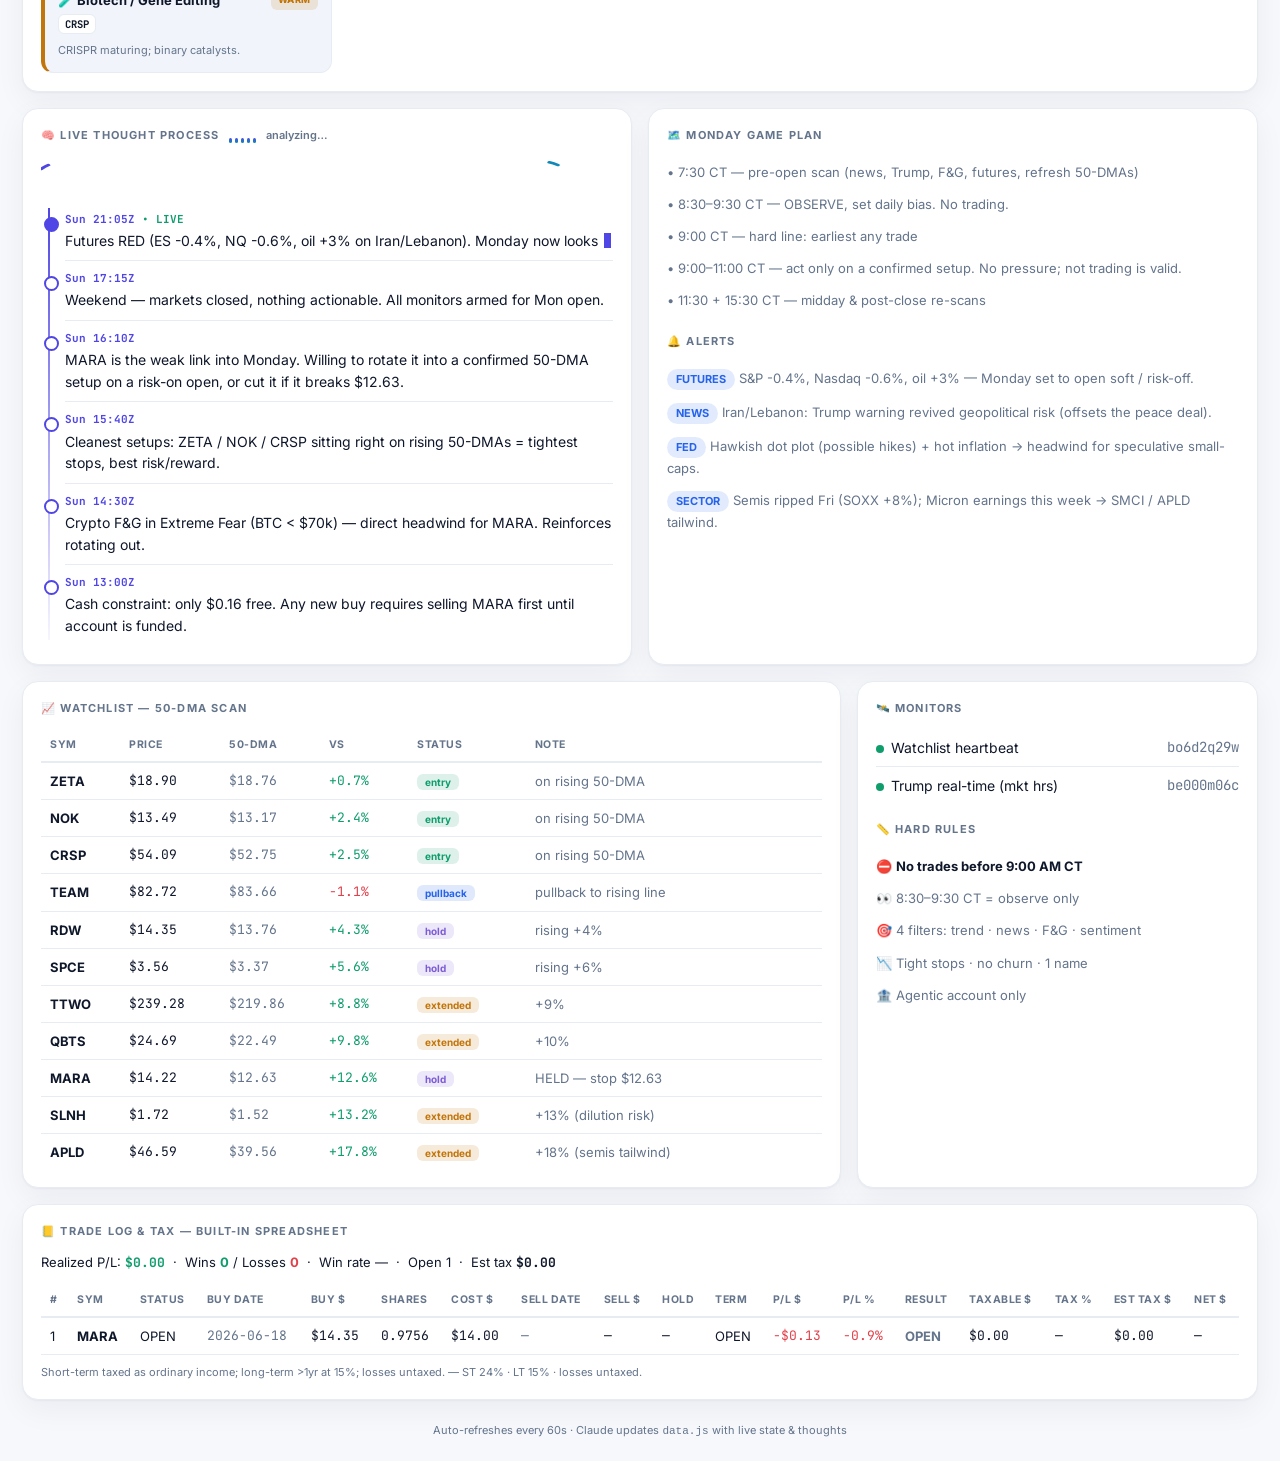
==== commit 00eb471a: "Add macro strip, equity curve, watching-for-entry, and live countdown Macro strip (futures/oil/10Y/V" ====
--- a/dashboard/index.html
+++ b/dashboard/index.html
@@ -143,6 +143,21 @@
   .heat.hot{background:rgba(224,65,75,.14);color:var(--red)} .heat.warm{background:rgba(194,117,10,.15);color:var(--yel)} .heat.cold{background:rgba(37,99,235,.14);color:var(--blu)}
   .tick{display:inline-block;font-family:var(--mono);font-size:10.5px;font-weight:700;background:var(--panel);border:1px solid var(--line);border-radius:6px;padding:1px 6px;margin:3px 3px 0 0}
   .sec .n{color:var(--mut);font-size:11px;margin-top:8px}
+
+  /* macro strip */
+  .macro{display:grid;grid-template-columns:repeat(6,1fr);gap:10px}
+  .mstat{background:var(--panel2);border:1px solid var(--line);border-radius:10px;padding:10px 11px}
+  .mstat .k{font-size:10px;color:var(--mut);font-weight:700;text-transform:uppercase;letter-spacing:.4px}
+  .mstat .v{font-size:17px;font-weight:800;margin-top:2px}
+  .mstat .c{font-size:11px;font-weight:700;margin-left:5px}
+  /* equity curve */
+  .eqchart{width:100%;height:118px;display:block}
+  /* watching for entry */
+  .witem{display:flex;align-items:center;gap:10px;padding:9px 0;border-bottom:1px solid var(--line)}
+  .witem:last-child{border-bottom:none}
+  .wact{font-size:10px;font-weight:800;padding:3px 9px;border-radius:7px;min-width:46px;text-align:center}
+  .wact.BUY{background:rgba(15,157,108,.14);color:var(--grn)} .wact.SELL{background:rgba(224,65,75,.14);color:var(--red)}
+  @media(max-width:560px){.macro{grid-template-columns:repeat(3,1fr)}}
 
   /* tables */
   table{width:100%;border-collapse:collapse;font-size:13px}
@@ -207,8 +222,10 @@
       <div><h1>Claude Trading Desk</h1><div class="sub" id="acctline"></div></div>
     </div>
     <div class="hmeta">
+      <span class="chip" id="adminchip" style="font-weight:700"></span>
       <span class="chip" id="mktchip"></span>
       <span class="chip"><span class="live-dot" id="livedot"></span><span id="mktpill"></span></span>
+      <span class="chip" id="cdchip">⏳ <span id="cd" class="cd num"></span></span>
       <span class="chip">⏱ <span id="updated" class="num"></span></span>
       <button class="btn" onclick="location.reload()">↻</button>
     </div>
@@ -218,6 +235,11 @@
 
   <div class="grid">
     <!-- OVERVIEW -->
+    <div class="card col12" data-tab="overview">
+      <h2>🌐 Macro &amp; Backdrop — <span id="macroAsOf" class="mut" style="text-transform:none;letter-spacing:0"></span></h2>
+      <div class="macro" id="macro"></div>
+    </div>
+
     <div class="card col3 kpi" data-tab="overview">
       <div class="lab">Account Value</div><div class="val num" id="acctval"></div>
       <div class="bar"><i id="goalbar"></i></div>
@@ -234,6 +256,16 @@
     <div class="card col3 kpi" data-tab="overview">
       <div class="lab">Crypto Fear &amp; Greed</div><div class="val num" id="cfgnum"></div>
       <div class="tagchip" id="cfglbl"></div><div class="gauge"><div class="gtrack"><i id="cfgmark"></i></div></div>
+    </div>
+
+    <div class="card col6" data-tab="overview">
+      <h2>📈 Equity Curve → $20</h2>
+      <svg class="eqchart" id="eqchart" preserveAspectRatio="none"></svg>
+      <div class="mut" id="eqnote" style="font-size:11px;margin-top:4px"></div>
+    </div>
+    <div class="card col6" data-tab="overview">
+      <h2>🎯 Watching for Entry</h2>
+      <div id="watching"></div>
     </div>
 
     <div class="card col8 tp" data-tab="overview">
@@ -367,6 +399,7 @@
   const money = n => "$"+Number(n).toFixed(2);
 
   $("updated").textContent = D.meta?.updated || "—";
+  $("adminchip").textContent = "👤 " + (D.meta?.owner || "You") + " · " + (D.meta?.role || "Admin");
   $("acctline").textContent = (D.meta?.account || "") + " · " + (D.meta?.marketStatus || "");
   const closed = (D.meta?.marketStatus||"").toUpperCase().includes("CLOSED");
   $("mktpill").textContent = closed ? "CLOSED" : "LIVE";
@@ -392,6 +425,57 @@
       <div class="mut" style="font-size:11px">${p.note||""}</div>
       <div style="font-size:11px;margin-top:3px"><a href="https://stocktwits.com/symbol/${p.symbol}" target="_blank" rel="noopener">💬 ${p.symbol} on StockTwits ↗</a></div></div>`;
   }).join("") || '<div class="mut">No open positions</div>';
+
+  // macro strip
+  $("macroAsOf").textContent = (D.macro?.asOf)||"";
+  $("macro").innerHTML = (D.macro?.items||[]).map(it=>{
+    const c = it.dir>0?"grn":it.dir<0?"red":"mut";
+    const arrow = it.dir>0?'▲':it.dir<0?'▼':'';
+    return `<div class="mstat"><div class="k">${it.k}</div>
+      <div class="v">${it.v}<span class="c ${c}">${it.sub?it.sub:arrow}</span></div></div>`;
+  }).join("");
+
+  // equity curve
+  (function(){
+    const E=D.equityHistory||[]; if(!E.length) return;
+    const W=420,H=118,pad=10, goal=(D.account?.goal)||20, start=(D.account?.start)||14;
+    const vals=E.map(p=>p.v).concat([goal,start]);
+    const min=Math.min(...vals)*0.997, max=Math.max(...vals)*1.003;
+    const x=i=>pad+(W-2*pad)*(E.length<2?0.5:i/(E.length-1));
+    const y=v=>H-pad-(H-2*pad)*((v-min)/((max-min)||1));
+    const pts=E.map((p,i)=>`${x(i).toFixed(1)},${y(p.v).toFixed(1)}`).join(" ");
+    const gy=y(goal).toFixed(1), last=E[E.length-1].v, svg=$("eqchart");
+    svg.setAttribute("viewBox",`0 0 ${W} ${H}`);
+    svg.innerHTML=`<defs><linearGradient id="eg" x1="0" x2="0" y1="0" y2="1"><stop offset="0" stop-color="rgba(79,70,229,.25)"/><stop offset="1" stop-color="rgba(79,70,229,0)"/></linearGradient></defs>
+      <line x1="${pad}" y1="${gy}" x2="${W-pad}" y2="${gy}" stroke="#0f9d6c" stroke-width="1" stroke-dasharray="4 4"/>
+      <text x="${W-pad}" y="${gy-4}" text-anchor="end" font-size="10" fill="#0f9d6c">goal $${goal}</text>
+      <polyline points="${pad},${H-pad} ${pts} ${W-pad},${H-pad}" fill="url(#eg)" stroke="none"/>
+      <polyline points="${pts}" fill="none" stroke="#4f46e5" stroke-width="2.5" stroke-linejoin="round"/>
+      ${E.map((p,i)=>`<circle cx="${x(i).toFixed(1)}" cy="${y(p.v).toFixed(1)}" r="3" fill="#4f46e5"/>`).join("")}`;
+    $("eqnote").innerHTML=`Now <b class="num">$${last.toFixed(2)}</b> · need <b class="num">+$${(goal-last).toFixed(2)}</b> (+${(((goal-last)/last)*100).toFixed(0)}%) by ${D.account?.goalDate||""}`;
+  })();
+
+  // watching for entry
+  $("watching").innerHTML = (D.watching||[]).map(w=>
+    `<div class="witem"><span class="wact ${w.action}">${w.action}</span>
+      <span><b>${w.sym}</b> <span class="mut">${w.note}</span></span>
+      <span class="num" style="margin-left:auto">$${Number(w.level).toFixed(2)}</span></div>`).join("");
+
+  // countdown to 9:00 AM CT (14:00 UTC) trade window, weekdays
+  (function(){
+    const el=$("cd"), chip=$("cdchip"); if(!el) return;
+    function upd(){
+      const now=new Date(), u=now.getUTCDay(), mins=now.getUTCHours()*60+now.getUTCMinutes();
+      if(u>=1&&u<=5&&mins>=840&&mins<960){ el.textContent="WINDOW OPEN"; chip.style.color="var(--grn)"; return; }
+      let t=new Date(Date.UTC(now.getUTCFullYear(),now.getUTCMonth(),now.getUTCDate(),14,0,0));
+      if(mins>=840) t.setUTCDate(t.getUTCDate()+1);
+      while(t.getUTCDay()===0||t.getUTCDay()===6) t.setUTCDate(t.getUTCDate()+1);
+      let s=Math.max(0,Math.floor((t-now)/1000));
+      const d=Math.floor(s/86400); s%=86400; const hh=Math.floor(s/3600); s%=3600; const mm=Math.floor(s/60), ss=s%60;
+      el.textContent=(d>0?d+"d ":"")+`${hh}h ${mm}m ${String(ss).padStart(2,'0')}s`; chip.style.color="";
+    }
+    upd(); setInterval(upd,1000);
+  })();
 
   const TH=D.thoughts||[];
   $("thoughts").innerHTML = TH.map((t,i)=>{
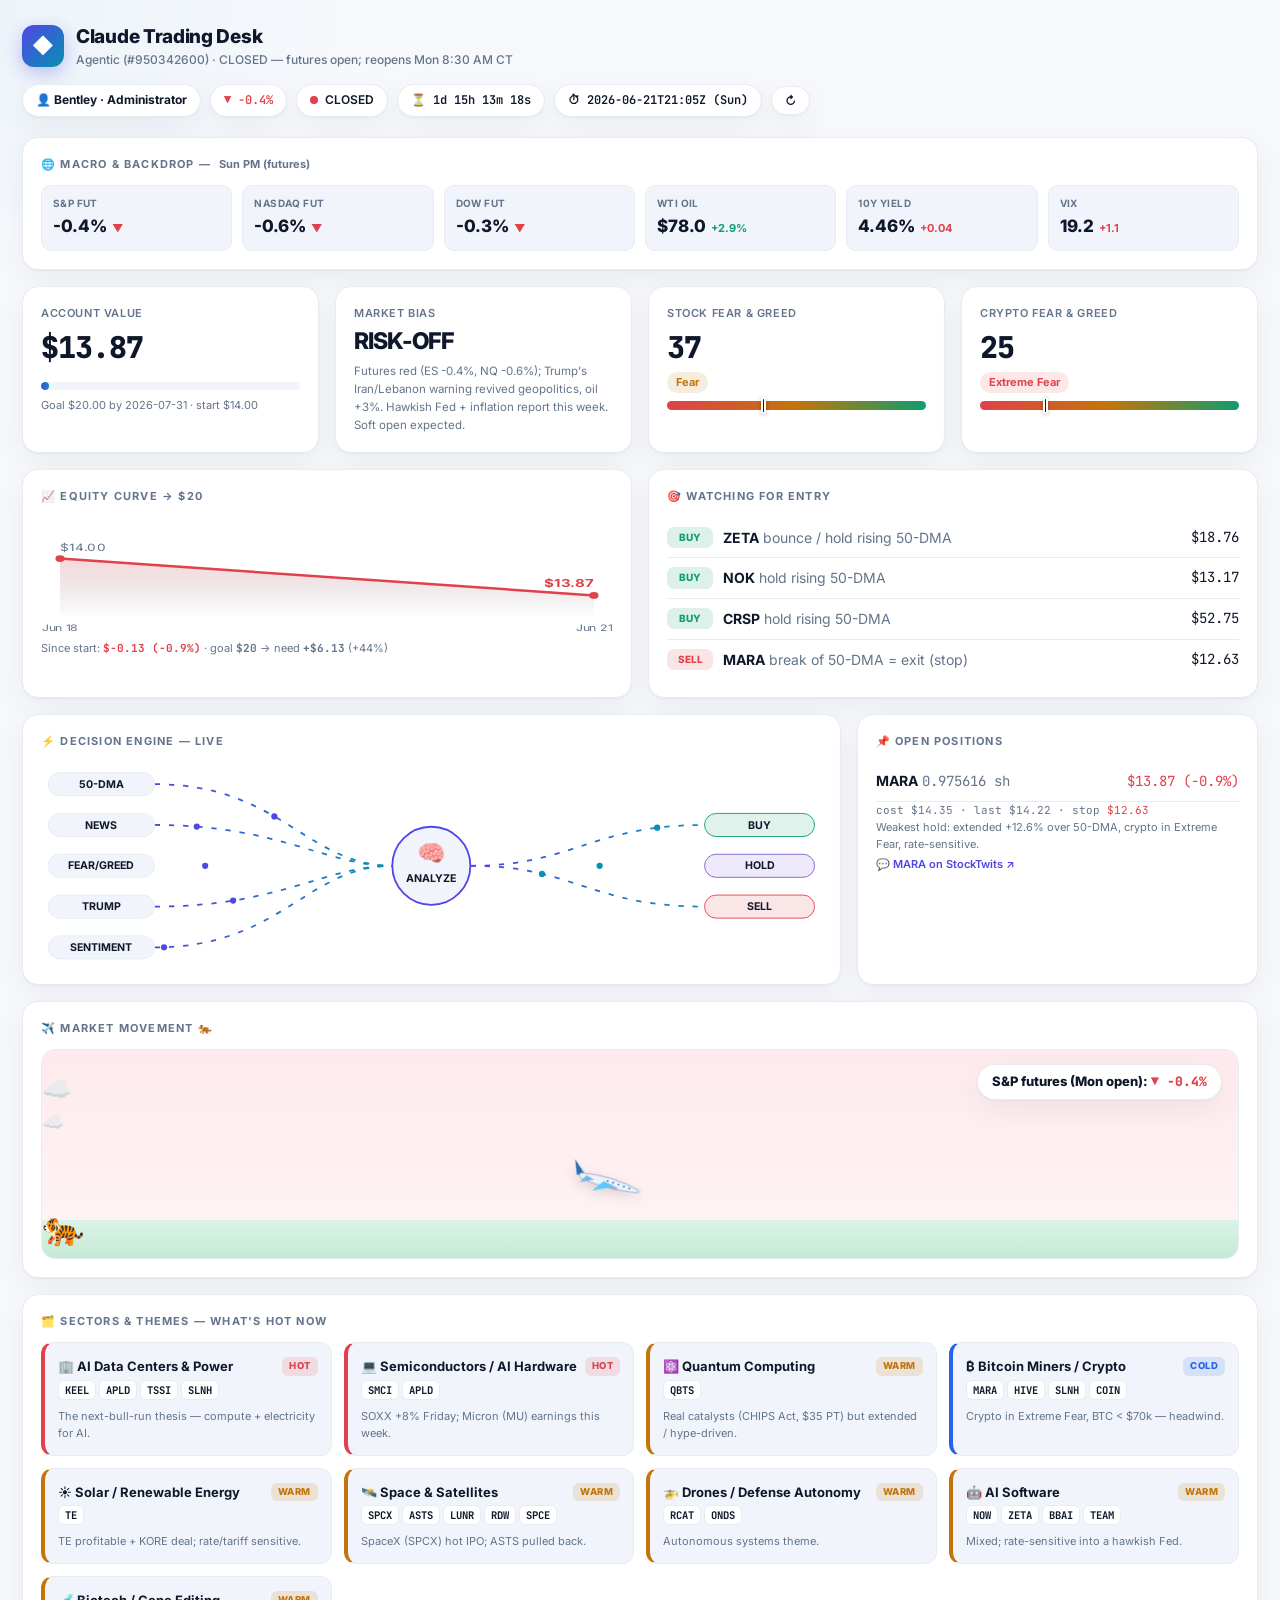
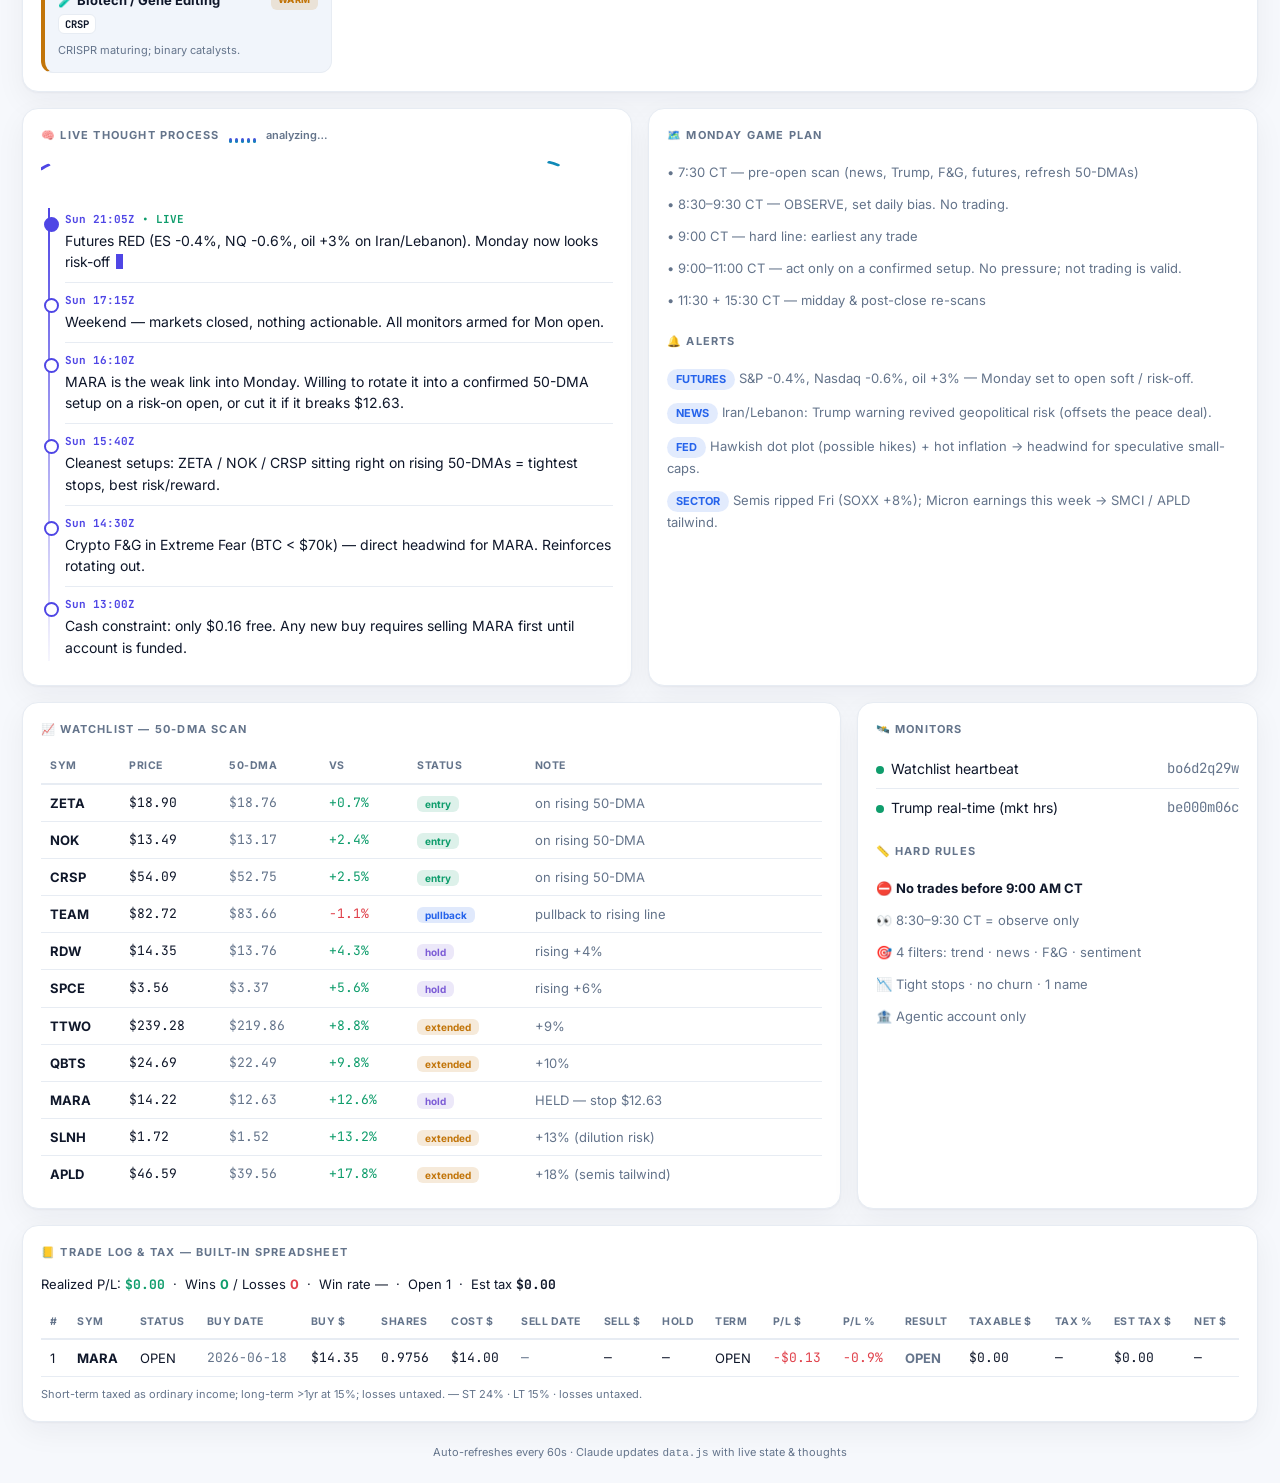
==== commit 661bcf70: "Fix equity curve scaling (was crushed by the goal value) Scale y-axis to the data range, label start" ====
--- a/dashboard/index.html
+++ b/dashboard/index.html
@@ -435,24 +435,26 @@
       <div class="v">${it.v}<span class="c ${c}">${it.sub?it.sub:arrow}</span></div></div>`;
   }).join("");
 
-  // equity curve
+  // equity curve (scaled to the data, not the goal)
   (function(){
     const E=D.equityHistory||[]; if(!E.length) return;
-    const W=420,H=118,pad=10, goal=(D.account?.goal)||20, start=(D.account?.start)||14;
-    const vals=E.map(p=>p.v).concat([goal,start]);
-    const min=Math.min(...vals)*0.997, max=Math.max(...vals)*1.003;
-    const x=i=>pad+(W-2*pad)*(E.length<2?0.5:i/(E.length-1));
-    const y=v=>H-pad-(H-2*pad)*((v-min)/((max-min)||1));
+    const W=420,H=118,padX=14,padY=18, goal=(D.account?.goal)||20;
+    const dv=E.map(p=>p.v); let lo=Math.min(...dv), hi=Math.max(...dv);
+    const rng=hi-lo, pad=Math.max(0.08, rng*0.45); lo-=pad; hi+=pad;
+    const x=i=>padX+(W-2*padX)*(E.length<2?0.5:i/(E.length-1));
+    const y=v=>H-padY-(H-2*padY)*((v-lo)/((hi-lo)||1));
     const pts=E.map((p,i)=>`${x(i).toFixed(1)},${y(p.v).toFixed(1)}`).join(" ");
-    const gy=y(goal).toFixed(1), last=E[E.length-1].v, svg=$("eqchart");
-    svg.setAttribute("viewBox",`0 0 ${W} ${H}`);
-    svg.innerHTML=`<defs><linearGradient id="eg" x1="0" x2="0" y1="0" y2="1"><stop offset="0" stop-color="rgba(79,70,229,.25)"/><stop offset="1" stop-color="rgba(79,70,229,0)"/></linearGradient></defs>
-      <line x1="${pad}" y1="${gy}" x2="${W-pad}" y2="${gy}" stroke="#0f9d6c" stroke-width="1" stroke-dasharray="4 4"/>
-      <text x="${W-pad}" y="${gy-4}" text-anchor="end" font-size="10" fill="#0f9d6c">goal $${goal}</text>
-      <polyline points="${pad},${H-pad} ${pts} ${W-pad},${H-pad}" fill="url(#eg)" stroke="none"/>
-      <polyline points="${pts}" fill="none" stroke="#4f46e5" stroke-width="2.5" stroke-linejoin="round"/>
-      ${E.map((p,i)=>`<circle cx="${x(i).toFixed(1)}" cy="${y(p.v).toFixed(1)}" r="3" fill="#4f46e5"/>`).join("")}`;
-    $("eqnote").innerHTML=`Now <b class="num">$${last.toFixed(2)}</b> · need <b class="num">+$${(goal-last).toFixed(2)}</b> (+${(((goal-last)/last)*100).toFixed(0)}%) by ${D.account?.goalDate||""}`;
+    const first=E[0].v, last=E[E.length-1].v, up=last>=first, col=up?"#0f9d6c":"#e0414b";
+    const svg=$("eqchart"); svg.setAttribute("viewBox",`0 0 ${W} ${H}`);
+    svg.innerHTML=`<defs><linearGradient id="eg" x1="0" x2="0" y1="0" y2="1"><stop offset="0" stop-color="${up?'rgba(15,157,108,.22)':'rgba(224,65,75,.20)'}"/><stop offset="1" stop-color="rgba(0,0,0,0)"/></linearGradient></defs>
+      <polyline points="${padX},${H-padY} ${pts} ${W-padX},${H-padY}" fill="url(#eg)" stroke="none"/>
+      <polyline points="${pts}" fill="none" stroke="${col}" stroke-width="2.5" stroke-linejoin="round"/>
+      ${E.map((p,i)=>`<circle cx="${x(i).toFixed(1)}" cy="${y(p.v).toFixed(1)}" r="3.4" fill="${col}"/>`).join("")}
+      <text x="${x(0).toFixed(1)}" y="${(y(first)-8).toFixed(1)}" font-size="10" fill="#64748b">$${first.toFixed(2)}</text>
+      <text x="${x(E.length-1).toFixed(1)}" y="${(y(last)-8).toFixed(1)}" text-anchor="end" font-size="11" font-weight="700" fill="${col}">$${last.toFixed(2)}</text>
+      ${E.map((p,i)=>`<text x="${x(i).toFixed(1)}" y="${H-5}" text-anchor="middle" font-size="9" fill="#64748b">${p.d}</text>`).join("")}`;
+    const diff=last-first, pct=first?diff/first*100:0;
+    $("eqnote").innerHTML=`Since start: <b class="${diff>=0?'grn':'red'} num">${diff>=0?'+':''}$${diff.toFixed(2)} (${diff>=0?'+':''}${pct.toFixed(1)}%)</b> · goal <b class="num">$${goal.toFixed(0)}</b> → need <b class="num">+$${(goal-last).toFixed(2)}</b> (+${(((goal-last)/last)*100).toFixed(0)}%)`;
   })();
 
   // watching for entry
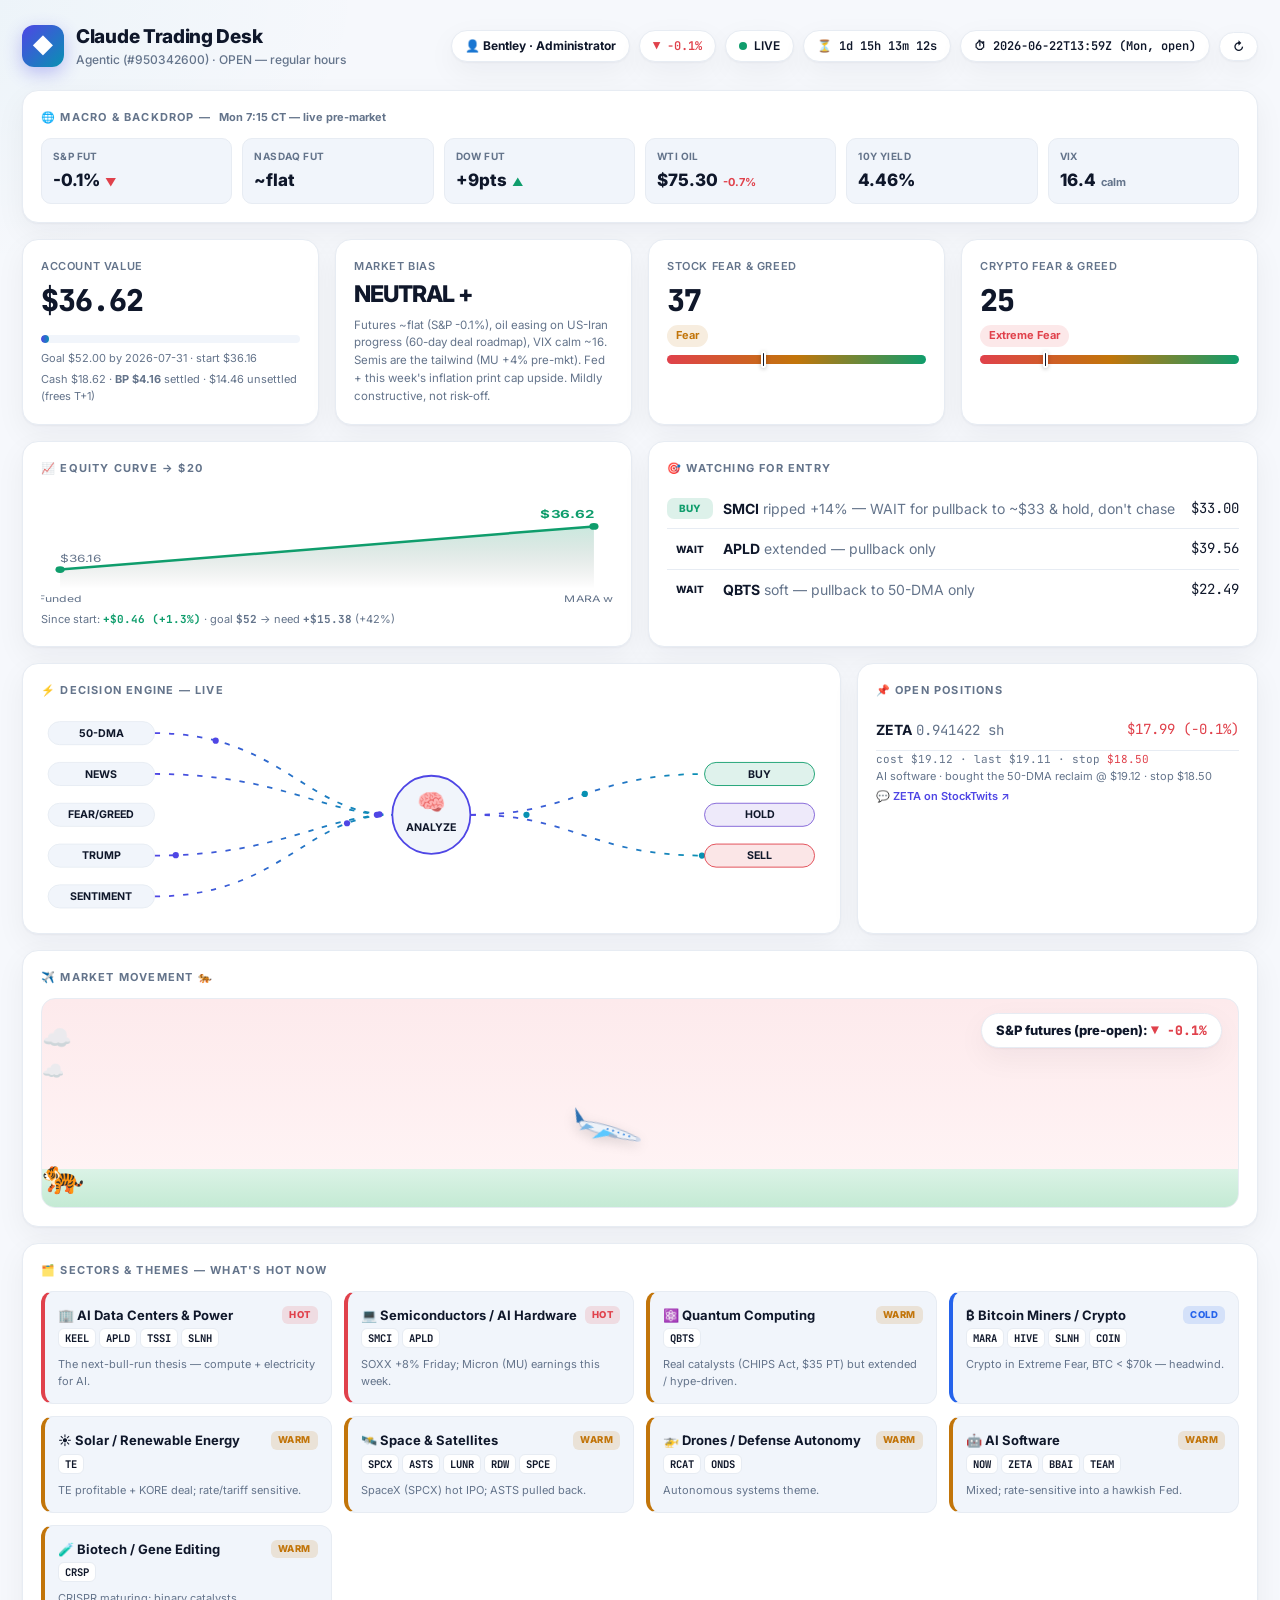
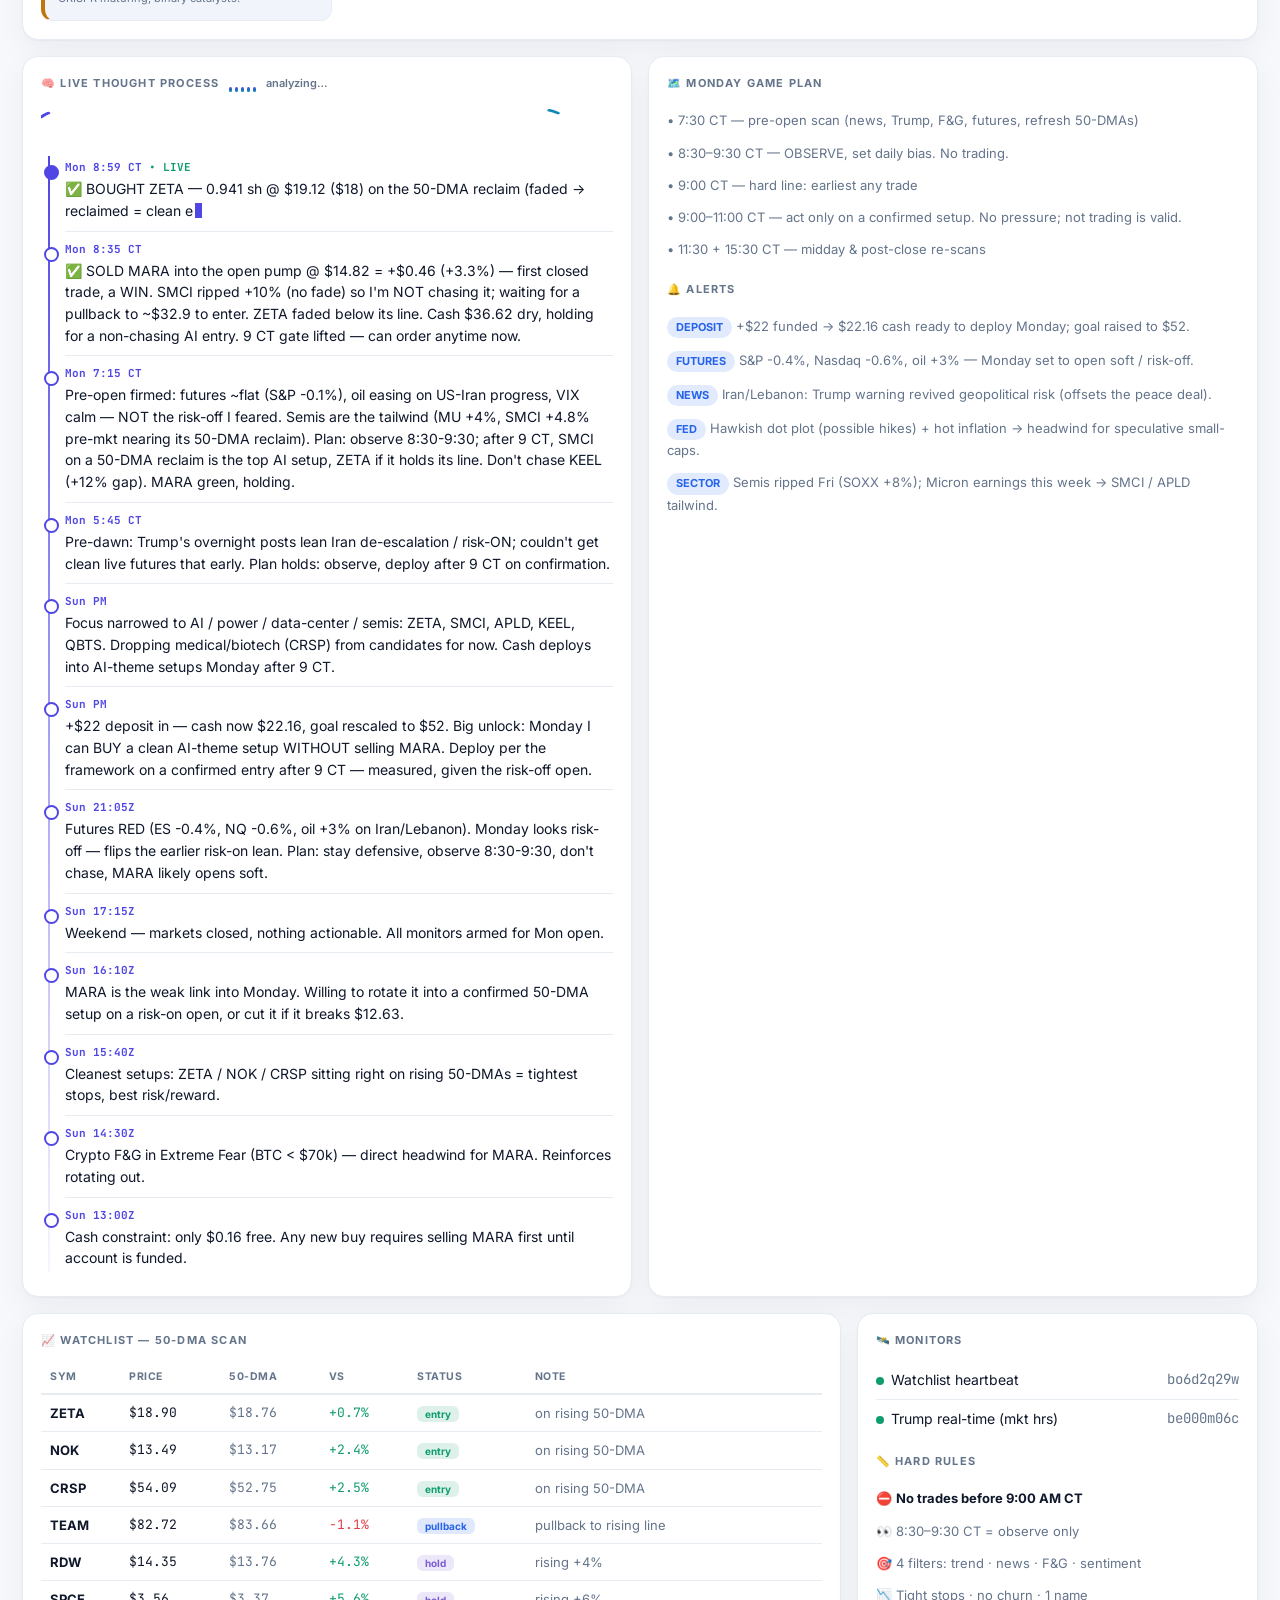
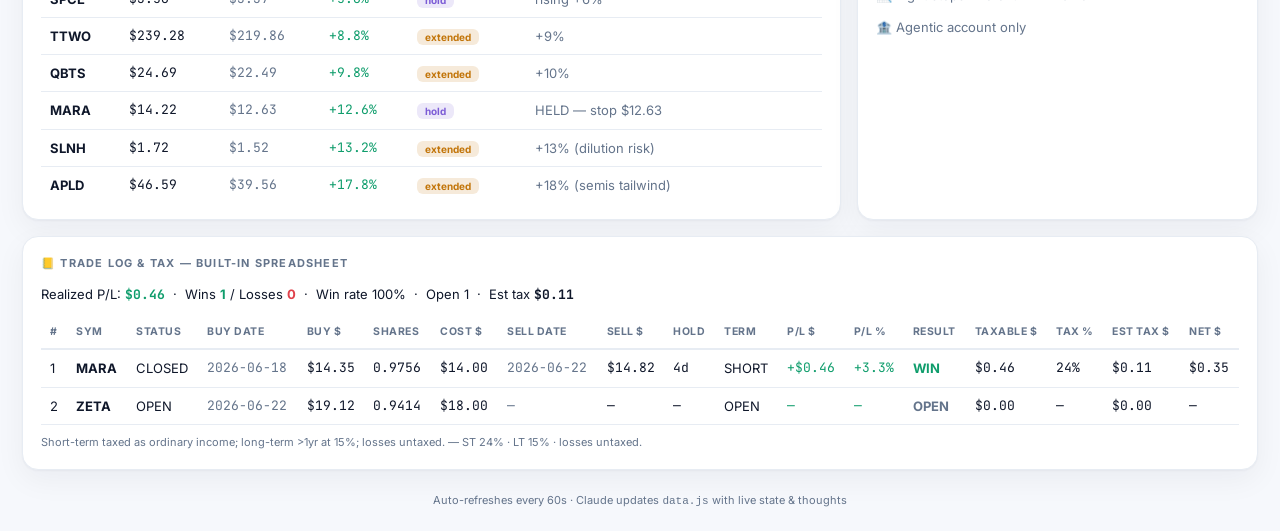
==== commit f54b31ef: "Show settled buying power vs cash on dashboard (MARA proceeds unsettled T+1) Co-Authored-By: Claude " ====
--- a/dashboard/index.html
+++ b/dashboard/index.html
@@ -244,6 +244,7 @@
       <div class="lab">Account Value</div><div class="val num" id="acctval"></div>
       <div class="bar"><i id="goalbar"></i></div>
       <div class="mut" id="goalline" style="font-size:11px;margin-top:7px"></div>
+      <div class="mut" id="bpline" style="font-size:11px;margin-top:3px"></div>
     </div>
     <div class="card col3 kpi" data-tab="overview">
       <div class="lab">Market Bias</div><div class="val" id="biascall" style="font-size:23px"></div>
@@ -409,6 +410,8 @@
   $("acctval").textContent = money(a.value||0);
   $("goalline").textContent = `Goal ${money(a.goal||20)} by ${a.goalDate||""} · start ${money(a.start||14)}`;
   $("goalbar").style.width = Math.max(3,Math.min(100,((a.value-a.start)/((a.goal-a.start)||1))*100))+"%";
+  if(a.cash!=null) $("bpline").innerHTML = `Cash ${money(a.cash)} · <b>BP ${money(a.buyingPower!=null?a.buyingPower:a.cash)}</b> settled`
+    + (a.unsettled? ` · ${money(a.unsettled)} unsettled (frees T+1)`:"");
 
   const b=D.bias||{};
   $("biascall").textContent = b.call||"—"; $("biasdetail").textContent = b.detail||"";
